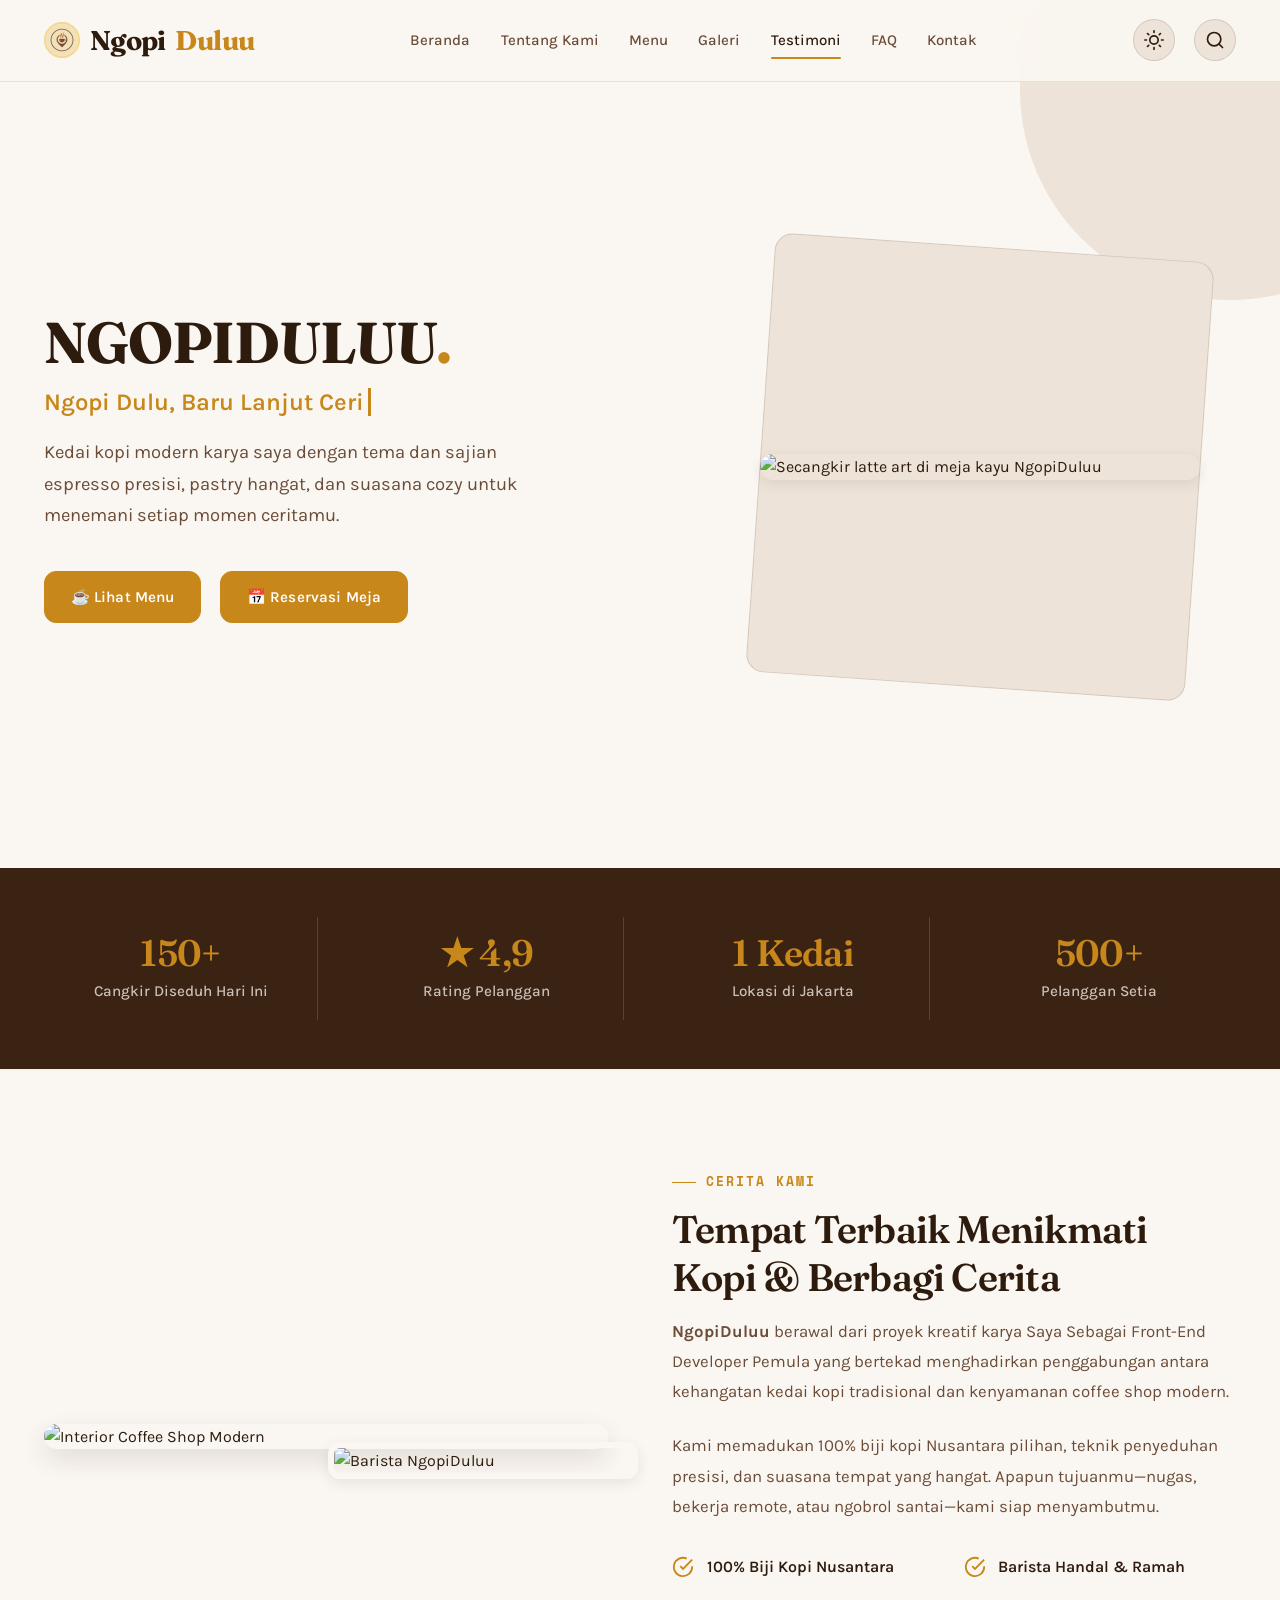
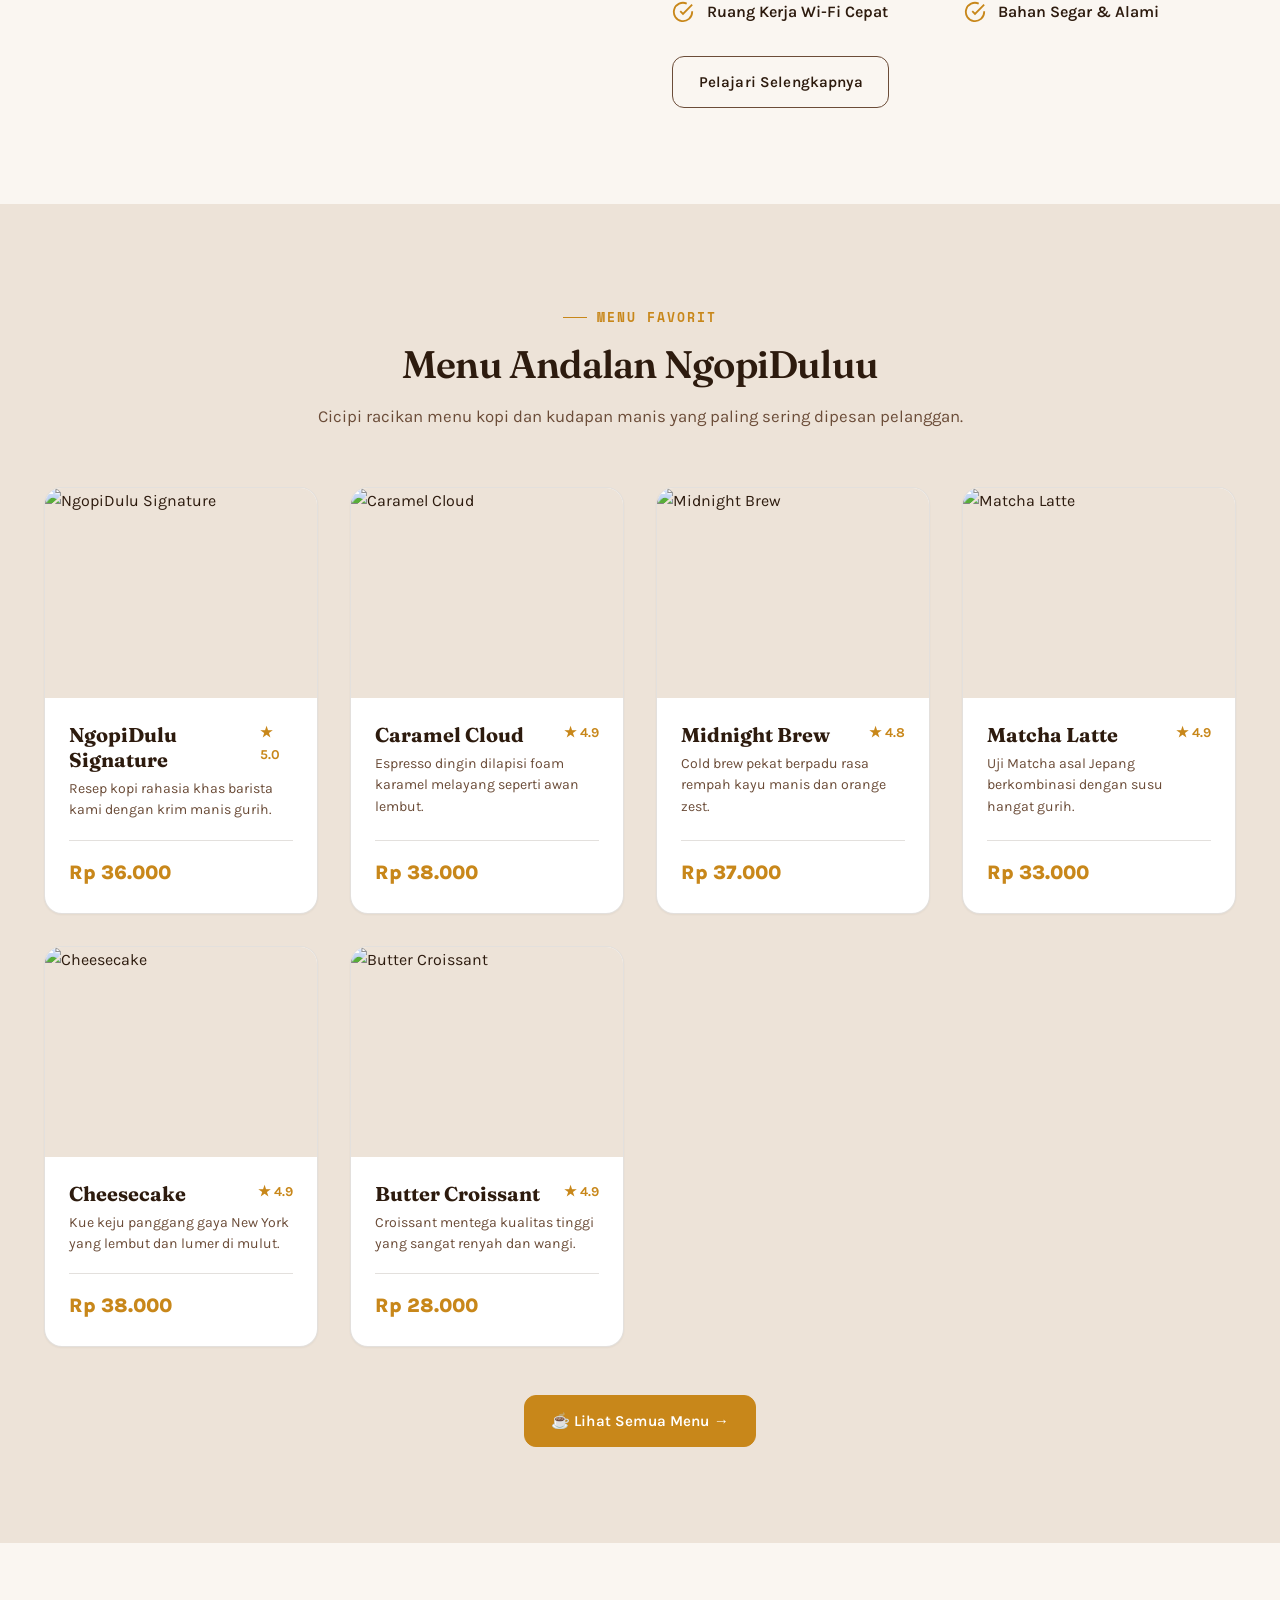
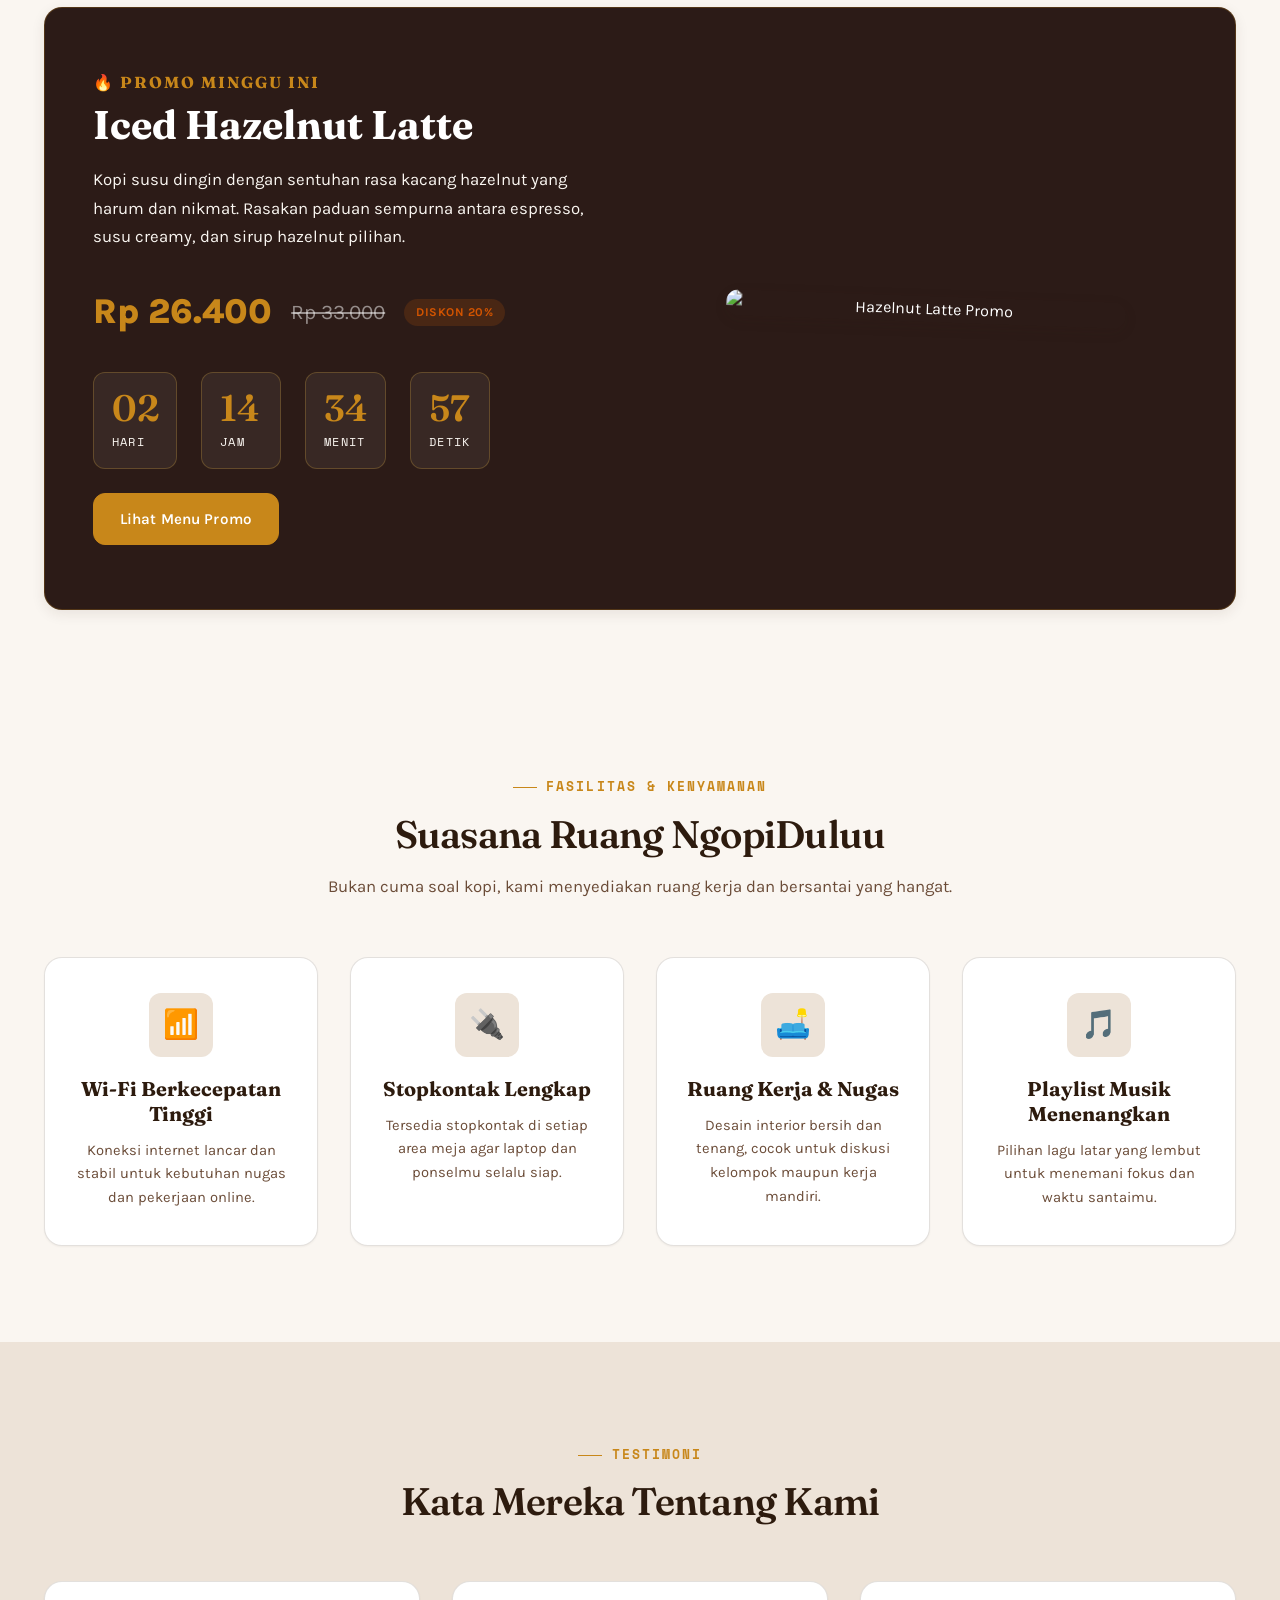
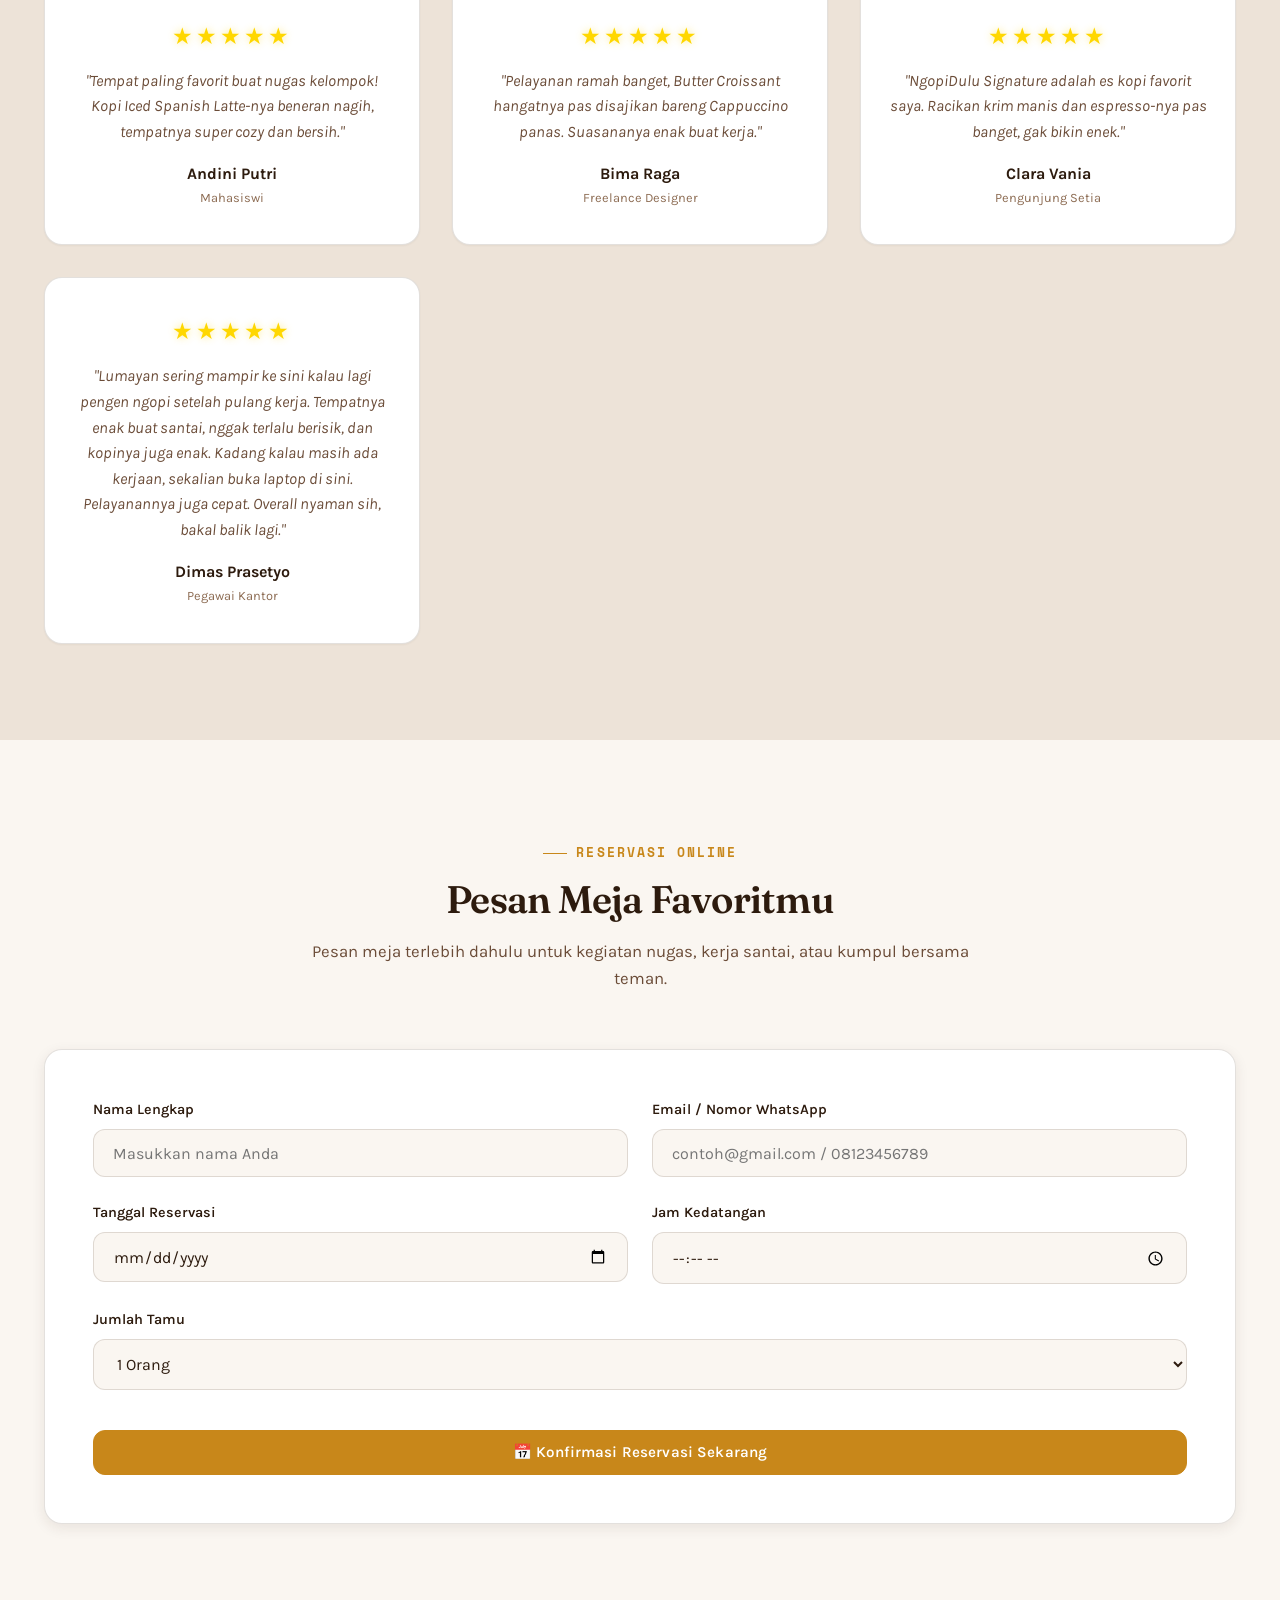
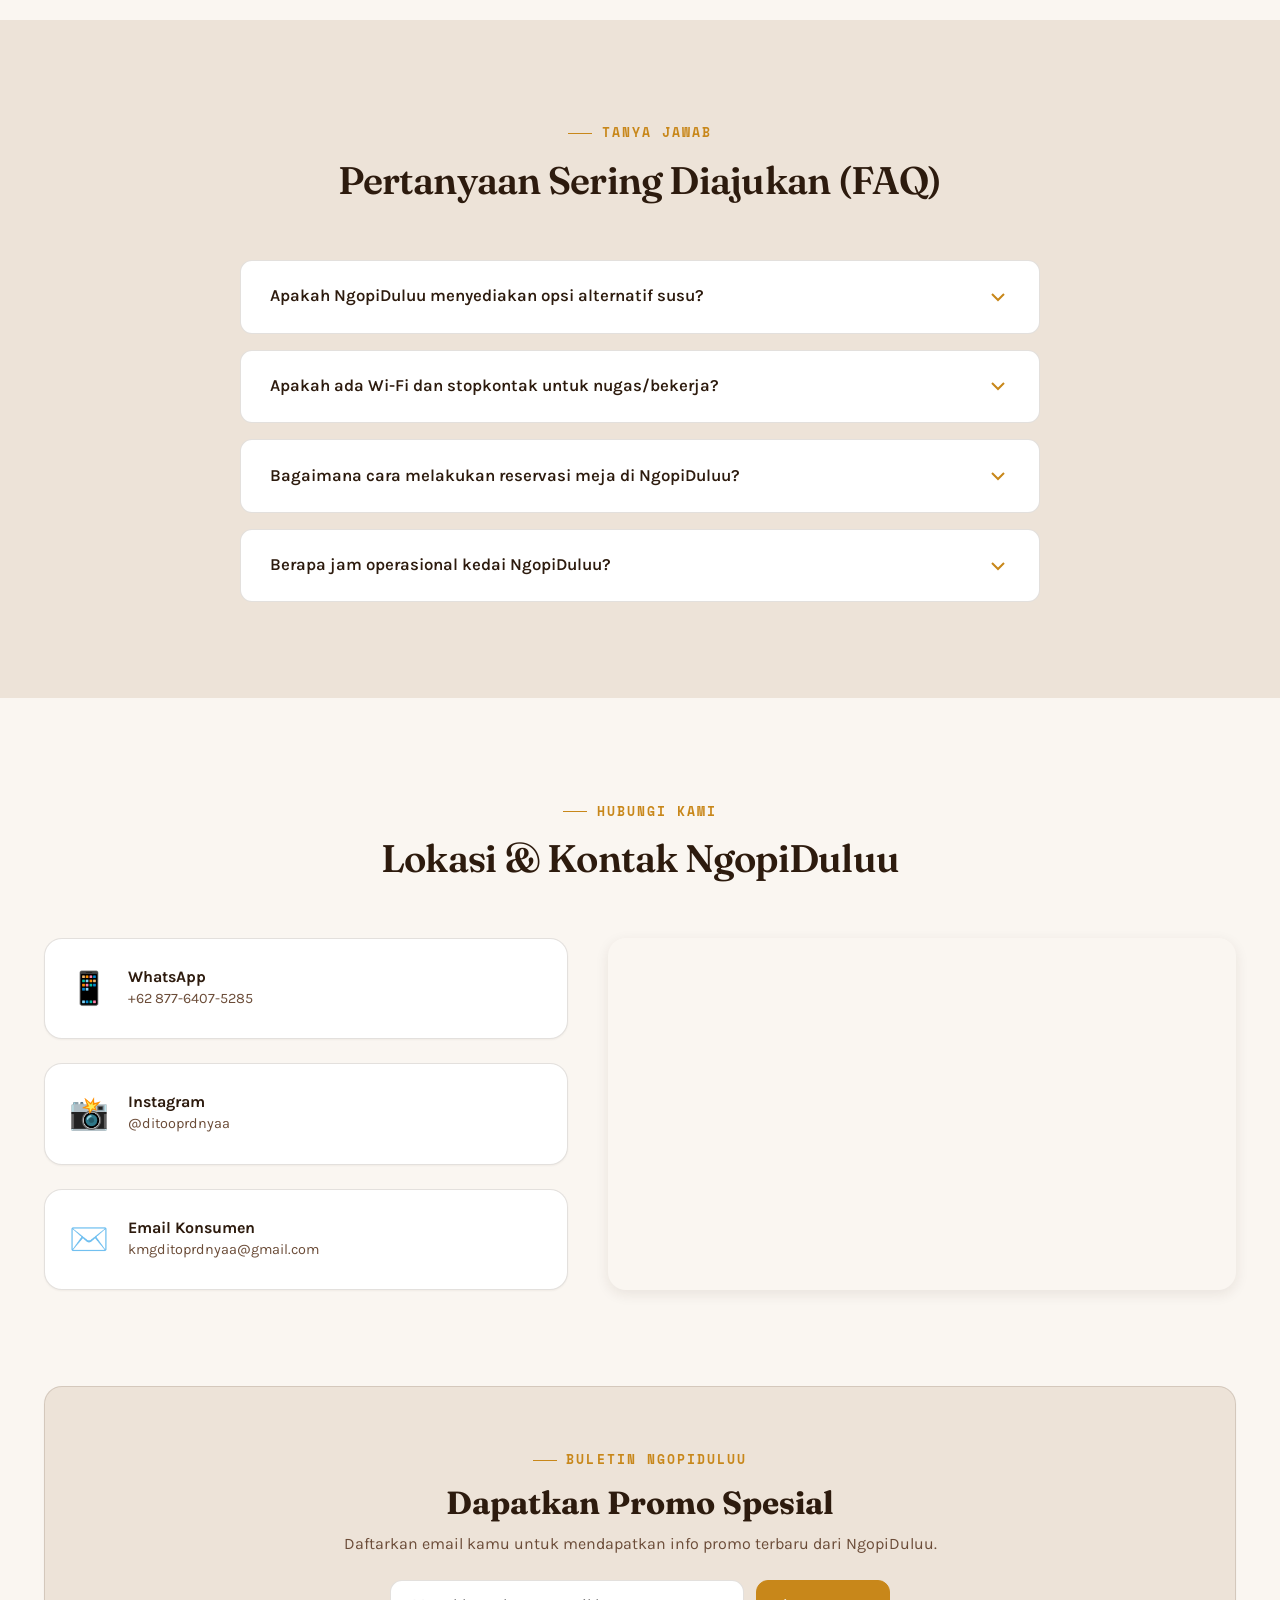
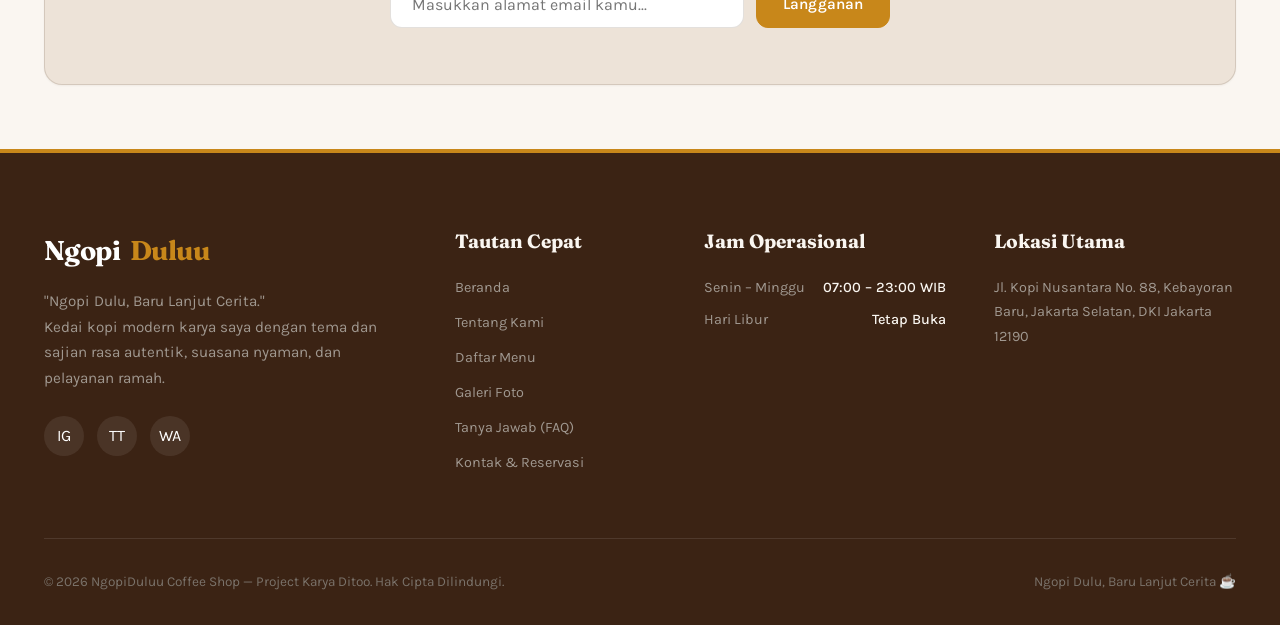
==== index.html @ fd92b51f "Add files via upload" ====
<!DOCTYPE html>
<html lang="id" class="page-transition page-enter">
<head>
  <meta charset="UTF-8">
  <meta name="viewport" content="width=device-width, initial-scale=1.0, viewport-fit=cover, maximum-scale=1.0, user-scalable=no">
  <meta name="description" content="NgopiDuluu - Coffee Shop Modern Karya Saya Sebagai Front-End Developer Pemula. Ngopi Dulu, Baru Lanjut Cerita. Nikmati sajian kopi pilihan, dessert lezat, dan suasana cozy.">
  <meta name="keywords" content="NgopiDuluu, Coffee Shop Modern, Kopi Indonesia, Espresso, Latte, Pastry, Cafe Minimalis, Project PPLG">
  <meta name="author" content="NgopiDuluu Coffee">
  <link rel="icon" type="image/png" href="assets/favicon-transparent.png">
  <title>NgopiDuluu — Ngopi Dulu, Baru Lanjut Cerita.</title>

  <!-- CSS Modules -->
  <link rel="stylesheet" href="css/style.css">
  <link rel="stylesheet" href="css/home.css">
  <link rel="stylesheet" href="css/menu.css">
  <link rel="stylesheet" href="css/dark-mode.css">
  <link rel="stylesheet" href="css/responsive.css">

  <!-- Apply saved theme before first paint to avoid flash -->
  <script>
    (function () {
      var t = 'light';
      try { t = localStorage.getItem('ngopiduluu_theme') || 'light'; } catch (e) {}
      document.documentElement.setAttribute('data-theme', t);
    })();
  </script>
</head>
<body>

  <!-- Scroll Progress Bar -->
  <div class="scroll-progress-container">
    <div class="scroll-progress-bar" id="scroll-progress-bar"></div>
  </div>

  <!-- Loading Screen -->
  <div class="loading-screen" id="loading-screen">
    <div class="loading-content">
      <div class="loading-logo">Ngopi<span>Duluu</span></div>
      <div class="loading-tagline">"Diseduh Sepenuh Hati..."</div>
      <div class="spinner-cup">
        <svg viewBox="0 0 50 50">
          <path d="M10,15 L40,15 L35,40 L15,40 Z" />
          <path d="M40,20 C45,20 45,30 40,30" />
        </svg>
      </div>
    </div>
  </div>

  <!-- Navbar -->
  <nav class="navbar" id="navbar">
    <div class="container navbar-inner">
      <a href="index.html" class="nav-brand">
        <img src="assets/Gemini_Generated_Image_abfkhhabfkhhabfk.jfif" alt="Logo NgopiDuluu" class="nav-brand-icon">
        Ngopi<span>Duluu</span>
      </a>

      <div class="nav-links">
        <a href="index.html" class="active">Beranda</a>
        <a href="about.html">Tentang Kami</a>
        <a href="menu.html">Menu</a>
        <a href="gallery.html">Galeri</a>
        <a href="#testimonials">Testimoni</a>
        <a href="faq.html">FAQ</a>
        <a href="contact.html">Kontak</a>
      </div>

      <div class="nav-actions">
        <!-- Dark Mode Toggle -->
        <button class="icon-btn theme-toggle-btn" data-theme-toggle title="Ganti Tema">
          <svg class="icon-sun" viewBox="0 0 24 24"><circle cx="12" cy="12" r="5"/><line x1="12" y1="1" x2="12" y2="3"/><line x1="12" y1="21" x2="12" y2="23"/><line x1="4.22" y1="4.22" x2="5.64" y2="5.64"/><line x1="18.36" y1="18.36" x2="19.78" y2="19.78"/><line x1="1" y1="12" x2="3" y2="12"/><line x1="21" y1="12" x2="23" y2="12"/><line x1="4.22" y1="19.78" x2="5.64" y2="18.36"/><line x1="18.36" y1="5.64" x2="19.78" y2="4.22"/></svg>
          <svg class="icon-moon" viewBox="0 0 24 24"><path d="M21 12.79A9 9 0 1 1 11.21 3 7 7 0 0 0 21 12.79z"/></svg>
        </button>

        <!-- Search Button -->
        <button class="icon-btn" id="search-nav-btn" title="Cari Menu">
          <svg viewBox="0 0 24 24"><circle cx="11" cy="11" r="8"/><line x1="21" y1="21" x2="16.65" y2="16.65"/></svg>
        </button>

        <!-- Mobile Hamburger Button -->
        <button class="hamburger-btn" id="hamburger-btn" aria-label="Toggle Navigation">
          <span></span>
          <span></span>
          <span></span>
        </button>
      </div>
    </div>
  </nav>

  <!-- Mobile Drawer -->
  <div class="mobile-nav-overlay" id="mobile-nav-overlay"></div>
  <div class="mobile-nav-drawer" id="mobile-nav-drawer">
    <div class="mobile-nav-links">
      <a href="index.html" class="active">Beranda</a>
      <a href="about.html">Tentang Kami</a>
      <a href="menu.html">Menu</a>
      <a href="gallery.html">Galeri</a>
      <a href="#testimonials">Testimoni</a>
      <a href="faq.html">FAQ</a>
      <a href="contact.html">Kontak</a>
    </div>
  </div>

  <!-- Hero Section -->
  <section class="hero" id="home">
    <div class="container">
      <div class="hero-grid">
        <div class="hero-content">
          <h1 class="hero-title-main">NGOPIDULUU<span>.</span></h1>
          <h2 class="hero-subtitle"><span id="typing-element" class="typing-text"></span></h2>
          <p class="hero-description">
            Kedai kopi modern karya saya dengan tema dan sajian espresso presisi, pastry hangat, dan suasana cozy untuk menemani setiap momen ceritamu.
          </p>
          <div class="hero-buttons">
            <a href="menu.html" class="btn btn-primary">
              ☕ Lihat Menu
            </a>
            <a href="#reservation" class="btn btn-gold">
              📅 Reservasi Meja
            </a>
          </div>
        </div>
        <div class="hero-image-wrapper" id="hero-parallax">
          <div class="hero-image-backdrop"></div>
          <img src="https://i.pinimg.com/1200x/22/48/ef/2248ef876492a4546b482940d26edc6d.jpg" alt="Secangkir latte art di meja kayu NgopiDuluu" class="hero-img" loading="eager">
        </div>
      </div>
    </div>
  </section>

  <!-- Statistics Counter -->
  <section class="stats-section" id="stats-section">
    <div class="container">
      <div class="stats-grid">
        <div class="stat-item">
          <span class="stat-number timer-val" data-target="150" data-suffix="+">150+</span>
          <span class="stat-label">Cangkir Diseduh Hari Ini</span>
        </div>
        <div class="stat-item">
          <span class="stat-number timer-val" data-target="4.9" data-prefix="★ ">★ 4.9</span>
          <span class="stat-label">Rating Pelanggan</span>
        </div>
        <div class="stat-item">
          <span class="stat-number timer-val" data-target="1" data-suffix=" Kedai">1 Kedai</span>
          <span class="stat-label">Lokasi di Jakarta</span>
        </div>
        <div class="stat-item">
          <span class="stat-number timer-val" data-target="500" data-suffix="+">500+</span>
          <span class="stat-label">Pelanggan Setia</span>
        </div>
      </div>
    </div>
  </section>

  <!-- About Preview -->
  <section class="section" id="about">
    <div class="container">
      <div class="about-grid">
        <div class="about-img-container">
          <img src="https://images.unsplash.com/photo-1554118811-1e0d58224f24?auto=format&fit=crop&w=800&q=80" alt="Interior Coffee Shop Modern" class="about-img-main">
          <img src="https://images.unsplash.com/photo-1495474472287-4d71bcdd2085?auto=format&fit=crop&w=600&q=80" alt="Barista NgopiDuluu" class="about-img-secondary">
        </div>
        <div class="about-content">
          <div class="section-subtitle">Cerita Kami</div>
          <h2 class="section-title">Tempat Terbaik Menikmati Kopi & Berbagi Cerita</h2>
          <p class="about-content-text">
            <strong>NgopiDuluu</strong> berawal dari proyek kreatif karya Saya Sebagai Front-End Developer Pemula yang bertekad menghadirkan penggabungan antara kehangatan kedai kopi tradisional dan kenyamanan coffee shop modern.
          </p>
          <p class="about-content-text">
            Kami memadukan 100% biji kopi Nusantara pilihan, teknik penyeduhan presisi, dan suasana tempat yang hangat. Apapun tujuanmu—nugas, bekerja remote, atau ngobrol santai—kami siap menyambutmu.
          </p>
          <div class="about-features">
            <div class="about-feature-item">
              <svg viewBox="0 0 24 24" fill="none" stroke="currentColor" stroke-width="2"><path d="M22 11.08V12a10 10 0 1 1-5.93-9.14"/><polyline points="22 4 12 14.01 9 11.01"/></svg>
              <span>100% Biji Kopi Nusantara</span>
            </div>
            <div class="about-feature-item">
              <svg viewBox="0 0 24 24" fill="none" stroke="currentColor" stroke-width="2"><path d="M22 11.08V12a10 10 0 1 1-5.93-9.14"/><polyline points="22 4 12 14.01 9 11.01"/></svg>
              <span>Barista Handal & Ramah</span>
            </div>
            <div class="about-feature-item">
              <svg viewBox="0 0 24 24" fill="none" stroke="currentColor" stroke-width="2"><path d="M22 11.08V12a10 10 0 1 1-5.93-9.14"/><polyline points="22 4 12 14.01 9 11.01"/></svg>
              <span>Ruang Kerja Wi-Fi Cepat</span>
            </div>
            <div class="about-feature-item">
              <svg viewBox="0 0 24 24" fill="none" stroke="currentColor" stroke-width="2"><path d="M22 11.08V12a10 10 0 1 1-5.93-9.14"/><polyline points="22 4 12 14.01 9 11.01"/></svg>
              <span>Bahan Segar & Alami</span>
            </div>
          </div>
          <div style="margin-top:2rem;">
            <a href="about.html" class="btn btn-outline">Pelajari Selengkapnya</a>
          </div>
        </div>
      </div>
    </div>
  </section>

  <!-- Signature Collection -->
  <section class="section" id="signature-collection" style="background-color: var(--bg-tertiary);">
    <div class="container">
      <div class="section-header">
        <div class="section-subtitle">Menu Favorit</div>
        <h2 class="section-title">Menu Andalan NgopiDuluu</h2>
        <p class="section-description">Cicipi racikan menu kopi dan kudapan manis yang paling sering dipesan pelanggan.</p>
      </div>

      <div class="why-grid">
        <div class="menu-card">
          <div class="menu-img-container"><img src="https://images.unsplash.com/photo-1541167760496-1628856ab772?auto=format&fit=crop&w=600&q=80" class="menu-img" alt="NgopiDulu Signature"></div>
          <div class="menu-content">
            <div class="menu-header-row"><h3 class="menu-title">NgopiDulu Signature</h3><div class="menu-rating">★ 5.0</div></div>
            <p class="menu-desc">Resep kopi rahasia khas barista kami dengan krim manis gurih.</p>
            <div class="menu-footer-row"><span class="menu-price">Rp 36.000</span></div>
          </div>
        </div>

        <div class="menu-card">
          <div class="menu-img-container"><img src="https://images.unsplash.com/photo-1572442388796-11668a67e53d?auto=format&fit=crop&w=600&q=80" class="menu-img" alt="Caramel Cloud"></div>
          <div class="menu-content">
            <div class="menu-header-row"><h3 class="menu-title">Caramel Cloud</h3><div class="menu-rating">★ 4.9</div></div>
            <p class="menu-desc">Espresso dingin dilapisi foam karamel melayang seperti awan lembut.</p>
            <div class="menu-footer-row"><span class="menu-price">Rp 38.000</span></div>
          </div>
        </div>

        <div class="menu-card">
          <div class="menu-img-container"><img src="https://images.unsplash.com/photo-1509042239860-f550ce710b93?auto=format&fit=crop&w=600&q=80" class="menu-img" alt="Midnight Brew"></div>
          <div class="menu-content">
            <div class="menu-header-row"><h3 class="menu-title">Midnight Brew</h3><div class="menu-rating">★ 4.8</div></div>
            <p class="menu-desc">Cold brew pekat berpadu rasa rempah kayu manis dan orange zest.</p>
            <div class="menu-footer-row"><span class="menu-price">Rp 37.000</span></div>
          </div>
        </div>

        <div class="menu-card">
          <div class="menu-img-container"><img src="https://images.unsplash.com/photo-1536256263959-770b48d82b0a?auto=format&fit=crop&w=600&q=80" class="menu-img" alt="Matcha Latte"></div>
          <div class="menu-content">
            <div class="menu-header-row"><h3 class="menu-title">Matcha Latte</h3><div class="menu-rating">★ 4.9</div></div>
            <p class="menu-desc">Uji Matcha asal Jepang berkombinasi dengan susu hangat gurih.</p>
            <div class="menu-footer-row"><span class="menu-price">Rp 33.000</span></div>
          </div>
        </div>

        <div class="menu-card">
          <div class="menu-img-container"><img src="https://images.unsplash.com/photo-1533134242443-d4fd215305ad?auto=format&fit=crop&w=600&q=80" class="menu-img" alt="Cheesecake"></div>
          <div class="menu-content">
            <div class="menu-header-row"><h3 class="menu-title">Cheesecake</h3><div class="menu-rating">★ 4.9</div></div>
            <p class="menu-desc">Kue keju panggang gaya New York yang lembut dan lumer di mulut.</p>
            <div class="menu-footer-row"><span class="menu-price">Rp 38.000</span></div>
          </div>
        </div>

        <div class="menu-card">
          <div class="menu-img-container"><img src="https://images.unsplash.com/photo-1555507036-ab1f4038808a?auto=format&fit=crop&w=600&q=80" class="menu-img" alt="Butter Croissant"></div>
          <div class="menu-content">
            <div class="menu-header-row"><h3 class="menu-title">Butter Croissant</h3><div class="menu-rating">★ 4.9</div></div>
            <p class="menu-desc">Croissant mentega kualitas tinggi yang sangat renyah dan wangi.</p>
            <div class="menu-footer-row"><span class="menu-price">Rp 28.000</span></div>
          </div>
        </div>
      </div>

      <div style="text-align:center; margin-top:3rem;">
        <a href="menu.html" class="btn btn-primary">☕ Lihat Semua Menu →</a>
      </div>
    </div>
  </section>

  <!-- Today's Special -->
  <div class="container">
    <section class="special-section">
      <div class="special-grid">
        <div class="special-content">
          <h3>🔥 Promo Minggu Ini</h3>
          <h2>Iced Hazelnut Latte</h2>
          <p>Kopi susu dingin dengan sentuhan rasa kacang hazelnut yang harum dan nikmat. Rasakan paduan sempurna antara espresso, susu creamy, dan sirup hazelnut pilihan.</p>
          <div class="special-price">
            <span class="price-current">Rp 26.400</span>
            <span class="price-old">Rp 33.000</span>
            <span class="badge badge-promo">Diskon 20%</span>
          </div>
          <div class="countdown-grid" style="margin-bottom:1.5rem; justify-content:flex-start;">
            <div class="timer-box"><span class="timer-val timer-days">02</span><span class="timer-lbl">Hari</span></div>
            <div class="timer-box"><span class="timer-val timer-hours">14</span><span class="timer-lbl">Jam</span></div>
            <div class="timer-box"><span class="timer-val timer-minutes">35</span><span class="timer-lbl">Menit</span></div>
            <div class="timer-box"><span class="timer-val timer-seconds">00</span><span class="timer-lbl">Detik</span></div>
          </div>
          <a class="btn btn-gold" href="menu.html">Lihat Menu Promo</a>
        </div>
        <div style="text-align:center;">
          <img src="https://images.unsplash.com/photo-1577968897966-3d4325b36b61?auto=format&fit=crop&w=600&q=80" alt="Hazelnut Latte Promo" class="special-img">
        </div>
      </div>
    </section>
  </div>

  <!-- Coffee Experience & Facilities -->
  <section class="section">
    <div class="container">
      <div class="section-header">
        <div class="section-subtitle">Fasilitas & Kenyamanan</div>
        <h2 class="section-title">Suasana Ruang NgopiDuluu</h2>
        <p class="section-description">Bukan cuma soal kopi, kami menyediakan ruang kerja dan bersantai yang hangat.</p>
      </div>

      <div class="why-grid">
        <div class="why-card">
          <div class="why-icon">📶</div>
          <h3 class="why-title">Wi-Fi Berkecepatan Tinggi</h3>
          <p class="why-desc">Koneksi internet lancar dan stabil untuk kebutuhan nugas dan pekerjaan online.</p>
        </div>
        <div class="why-card">
          <div class="why-icon">🔌</div>
          <h3 class="why-title">Stopkontak Lengkap</h3>
          <p class="why-desc">Tersedia stopkontak di setiap area meja agar laptop dan ponselmu selalu siap.</p>
        </div>
        <div class="why-card">
          <div class="why-icon">🛋️</div>
          <h3 class="why-title">Ruang Kerja & Nugas</h3>
          <p class="why-desc">Desain interior bersih dan tenang, cocok untuk diskusi kelompok maupun kerja mandiri.</p>
        </div>
        <div class="why-card">
          <div class="why-icon">🎵</div>
          <h3 class="why-title">Playlist Musik Menenangkan</h3>
          <p class="why-desc">Pilihan lagu latar yang lembut untuk menemani fokus dan waktu santaimu.</p>
        </div>
      </div>
    </div>
  </section>

  <!-- Customer Reviews -->
  <section class="section" id="testimonials" style="background-color: var(--bg-tertiary);">
    <div class="container">
      <div class="section-header">
        <div class="section-subtitle">Testimoni</div>
        <h2 class="section-title">Kata Mereka Tentang Kami</h2>
      </div>

      <div id="testimonials-grid" style="display:grid; grid-template-columns: repeat(auto-fit, minmax(280px, 1fr)); gap:2rem;">
        <div class="why-card">
          <div class="testimonial-stars">★★★★★</div>
          <p style="font-style:italic; color:var(--text-muted); margin-bottom:1.2rem;">"Tempat paling favorit buat nugas kelompok! Kopi Iced Spanish Latte-nya beneran nagih, tempatnya super cozy dan bersih."</p>
          <h4 style="font-family:var(--font-body); font-weight:700;">Andini Putri</h4>
          <span style="font-size:0.8rem; color:var(--text-light);">Mahasiswi</span>
        </div>

        <div class="why-card">
          <div class="testimonial-stars">★★★★★</div>
          <p style="font-style:italic; color:var(--text-muted); margin-bottom:1.2rem;">"Pelayanan ramah banget, Butter Croissant hangatnya pas disajikan bareng Cappuccino panas. Suasananya enak buat kerja."</p>
          <h4 style="font-family:var(--font-body); font-weight:700;">Bima Raga</h4>
          <span style="font-size:0.8rem; color:var(--text-light);">Freelance Designer</span>
        </div>

        <div class="why-card">
          <div class="testimonial-stars">★★★★★</div>
          <p style="font-style:italic; color:var(--text-muted); margin-bottom:1.2rem;">"NgopiDulu Signature adalah es kopi favorit saya. Racikan krim manis dan espresso-nya pas banget, gak bikin enek."</p>
          <h4 style="font-family:var(--font-body); font-weight:700;">Clara Vania</h4>
          <span style="font-size:0.8rem; color:var(--text-light);">Pengunjung Setia</span>
        </div>

        <div class="why-card">
          <div class="testimonial-stars">★★★★★</div>
          <p style="font-style:italic; color:var(--text-muted); margin-bottom:1.2rem;">"Lumayan sering mampir ke sini kalau lagi pengen ngopi setelah pulang kerja. Tempatnya enak buat santai, nggak terlalu berisik, dan kopinya juga enak. Kadang kalau masih ada kerjaan, sekalian buka laptop di sini. Pelayanannya juga cepat. Overall nyaman sih, bakal balik lagi."</p>
          <h4 style="font-family:var(--font-body); font-weight:700;">Dimas Prasetyo</h4>
          <span style="font-size:0.8rem; color:var(--text-light);">Pegawai Kantor</span>
        </div>
      </div>
    </div>
  </section>

  <!-- Reservation Section -->
  <section class="section" id="reservation">
    <div class="container">
      <div class="section-header">
        <div class="section-subtitle">Reservasi Online</div>
        <h2 class="section-title">Pesan Meja Favoritmu</h2>
        <p class="section-description">Pesan meja terlebih dahulu untuk kegiatan nugas, kerja santai, atau kumpul bersama teman.</p>
      </div>

      <div class="reservation-card">
        <form id="reservation-form">
          <div class="form-grid">
            <div class="form-group">
              <label class="form-label" for="res-name">Nama Lengkap</label>
              <input type="text" id="res-name" class="form-input" placeholder="Masukkan nama Anda" required>
            </div>

            <div class="form-group">
              <label class="form-label" for="res-email">Email / Nomor WhatsApp</label>
              <input type="text" id="res-email" class="form-input" placeholder="contoh@gmail.com / 08123456789" required>
            </div>

            <div class="form-group">
              <label class="form-label" for="res-date">Tanggal Reservasi</label>
              <input type="date" id="res-date" class="form-input" required>
            </div>

            <div class="form-group">
              <label class="form-label" for="res-time">Jam Kedatangan</label>
              <input type="time" id="res-time" class="form-input" required>
            </div>

            <div class="form-group full-width">
              <label class="form-label" for="res-guests">Jumlah Tamu</label>
              <select id="res-guests" class="form-input" required>
                <option value="1">1 Orang</option>
                <option value="2">2 Orang</option>
                <option value="3-4">3 - 4 Orang</option>
                <option value="5+">5+ Orang (Grup / Nugas)</option>
              </select>
            </div>

            <div class="form-group full-width" style="margin-top:1rem;">
              <button type="submit" class="btn btn-primary" style="width:100%;">
                📅 Konfirmasi Reservasi Sekarang
              </button>
            </div>
          </div>
        </form>
      </div>
    </div>
  </section>

  <!-- FAQ Section -->
  <section class="section" id="faq" style="background-color: var(--bg-tertiary);">
    <div class="container">
      <div class="section-header">
        <div class="section-subtitle">Tanya Jawab</div>
        <h2 class="section-title">Pertanyaan Sering Diajukan (FAQ)</h2>
      </div>

      <div class="faq-accordion">
        <div class="faq-item">
          <div class="faq-header">
            <span>Apakah NgopiDuluu menyediakan opsi alternatif susu?</span>
            <svg class="faq-icon" viewBox="0 0 24 24" fill="none" stroke="currentColor" stroke-width="2"><polyline points="6 9 12 15 18 9"/></svg>
          </div>
          <div class="faq-body">
            Ya, kami menyediakan pilihan Oat Milk dan Almond Milk untuk varian kopi maupun non-kopi.
          </div>
        </div>

        <div class="faq-item">
          <div class="faq-header">
            <span>Apakah ada Wi-Fi dan stopkontak untuk nugas/bekerja?</span>
            <svg class="faq-icon" viewBox="0 0 24 24" fill="none" stroke="currentColor" stroke-width="2"><polyline points="6 9 12 15 18 9"/></svg>
          </div>
          <div class="faq-body">
            Tentu saja. Kedai NgopiDuluu dilengkapi fasilitas Wi-Fi stabil serta stopkontak yang mudah dijangkau di area meja.
          </div>
        </div>

        <div class="faq-item">
          <div class="faq-header">
            <span>Bagaimana cara melakukan reservasi meja di NgopiDuluu?</span>
            <svg class="faq-icon" viewBox="0 0 24 24" fill="none" stroke="currentColor" stroke-width="2"><polyline points="6 9 12 15 18 9"/></svg>
          </div>
          <div class="faq-body">
            Kamu dapat mengisi formulir reservasi online di atas atau menghubungi kami langsung melalui WhatsApp.
          </div>
        </div>

        <div class="faq-item">
          <div class="faq-header">
            <span>Berapa jam operasional kedai NgopiDuluu?</span>
            <svg class="faq-icon" viewBox="0 0 24 24" fill="none" stroke="currentColor" stroke-width="2"><polyline points="6 9 12 15 18 9"/></svg>
          </div>
          <div class="faq-body">
            Kami buka setiap hari Senin – Minggu pukul 07.00 WIB hingga 23.00 WIB.
          </div>
        </div>
      </div>
    </div>
  </section>

  <!-- Contact & Location Map -->
  <section class="section" id="contact">
    <div class="container">
      <div class="section-header">
        <div class="section-subtitle">Hubungi Kami</div>
        <h2 class="section-title">Lokasi & Kontak NgopiDuluu</h2>
      </div>

      <div style="display:grid; grid-template-columns: 1fr 1.2fr; gap:2.5rem;">
        <div style="display:flex; flex-direction:column; gap:1.5rem;">
          <div class="why-card" style="text-align:left; padding:1.5rem; display:flex; gap:1.2rem; align-items:center;">
            <div style="font-size:2rem; color:var(--gold);">📱</div>
            <div>
              <h4 style="font-family:var(--font-body); font-weight:700;">WhatsApp</h4>
              <p style="color:var(--text-muted); font-size:0.9rem;">+62 877-6407-5285</p>
            </div>
          </div>

          <div class="why-card" style="text-align:left; padding:1.5rem; display:flex; gap:1.2rem; align-items:center;">
            <div style="font-size:2rem; color:var(--gold);">📸</div>
            <div>
              <h4 style="font-family:var(--font-body); font-weight:700;">Instagram</h4>
              <p style="color:var(--text-muted); font-size:0.9rem;">@ditooprdnyaa</p>
            </div>
          </div>

          <div class="why-card" style="text-align:left; padding:1.5rem; display:flex; gap:1.2rem; align-items:center;">
            <div style="font-size:2rem; color:var(--gold);">✉️</div>
            <div>
              <h4 style="font-family:var(--font-body); font-weight:700;">Email Konsumen</h4>
              <p style="color:var(--text-muted); font-size:0.9rem;">kmgditoprdnyaa@gmail.com</p>
            </div>
          </div>
        </div>

        <!-- Google Maps Embed -->
        <div style="border-radius:var(--radius-lg); overflow:hidden; box-shadow:var(--shadow-md); min-height:300px;">
          <iframe src="https://www.google.com/maps/embed?pb=!1m18!1m12!1m3!1d3966.521260322283!2d106.81956135000001!3d-6.194741399999999!2m3!1f0!2f0!3f0!3m2!1i1024!2i768!4f13.1!3m3!1m2!1s0x2e69f5390917b759%3A0x6b45e67323865c92!2sGrand%20Indonesia!5e0!3m2!1sid!2sid!4v1650000000000!5m2!1sid!2sid" width="100%" height="100%" style="border:0;" allowfullscreen="" loading="lazy"></iframe>
        </div>
      </div>
    </div>
  </section>

  <!-- Newsletter -->
  <div class="container" style="margin-bottom: 4rem;">
    <section class="newsletter-box">
      <div class="section-subtitle">Buletin NgopiDuluu</div>
      <h2 style="font-size:2rem; margin-bottom:0.5rem;">Dapatkan Promo Spesial</h2>
      <p style="color:var(--text-muted);">Daftarkan email kamu untuk mendapatkan info promo terbaru dari NgopiDuluu.</p>
      
      <form id="newsletter-form" class="newsletter-form">
        <input type="email" class="newsletter-input" placeholder="Masukkan alamat email kamu..." required>
        <button type="submit" class="btn btn-primary">Langganan</button>
      </form>
    </section>
  </div>

  <!-- Footer -->
  <footer class="footer">
    <div class="container">
      <div class="footer-grid">
        <div class="footer-brand">
          <a href="index.html" class="nav-brand">
            Ngopi<span>Duluu</span>
          </a>
          <p class="footer-desc">
            "Ngopi Dulu, Baru Lanjut Cerita."<br>
            Kedai kopi modern karya saya dengan tema dan sajian rasa autentik, suasana nyaman, dan pelayanan ramah.
          </p>
          <div class="social-links">
            <a href="https://instagram.com" target="_blank" class="social-icon" title="Instagram">IG</a>
            <a href="https://tiktok.com" target="_blank" class="social-icon" title="TikTok">TT</a>
            <a href="https://wa.me/6287764075285" target="_blank" class="social-icon" title="WhatsApp">WA</a>
          </div>
        </div>

        <div>
          <h4 class="footer-title">Tautan Cepat</h4>
          <div class="footer-links">
            <a href="index.html">Beranda</a>
            <a href="about.html">Tentang Kami</a>
            <a href="menu.html">Daftar Menu</a>
            <a href="gallery.html">Galeri Foto</a>
            <a href="faq.html">Tanya Jawab (FAQ)</a>
            <a href="contact.html">Kontak & Reservasi</a>
          </div>
        </div>

        <div>
          <h4 class="footer-title">Jam Operasional</h4>
          <div class="footer-hours">
            <p>Senin – Minggu <span>07:00 – 23:00 WIB</span></p>
            <p>Hari Libur <span>Tetap Buka</span></p>
          </div>
        </div>

        <div>
          <h4 class="footer-title">Lokasi Utama</h4>
          <p style="color:#A09890; font-size:0.9rem; line-height:1.7;">
            Jl. Kopi Nusantara No. 88, Kebayoran Baru, Jakarta Selatan, DKI Jakarta 12190<br>
          </p>
        </div>
      </div>

      <div class="footer-bottom">
        <p>&copy; 2026 NgopiDuluu Coffee Shop — Project Karya Ditoo. Hak Cipta Dilindungi.</p>
        <p>Ngopi Dulu, Baru Lanjut Cerita ☕</p>
      </div>
    </div>
  </footer>

  <!-- Search Modal -->
  <div class="modal" id="search-modal">
    <div class="modal-content">
      <div class="modal-close" onclick="document.getElementById('search-modal').classList.remove('active'); document.body.style.overflow='';">✕</div>
      <h3 style="margin-bottom:1rem; font-family:var(--font-heading);">Pencarian Menu</h3>
      <div class="search-box-wrapper" style="max-width:100%; margin-bottom:1.5rem;">
        <svg class="search-icon" viewBox="0 0 24 24" fill="none" stroke="currentColor" stroke-width="2"><circle cx="11" cy="11" r="8"/><line x1="21" y1="21" x2="16.65" y2="16.65"/></svg>
        <input type="text" id="modal-search-input" class="search-input" placeholder="Cari nama menu...">
      </div>
      <div id="modal-search-results"></div>
    </div>
  </div>

  <!-- Back to Top Button -->
  <button class="back-to-top" id="back-to-top" title="Kembali ke Atas">↑</button>

  <!-- JS Modules -->
  <script src="js/localstorage.js"></script>
  <script src="js/theme.js"></script>
  <script src="js/main.js"></script>
  <script src="js/filter.js"></script>
  <script src="js/search.js"></script>
  <script src="js/countdown.js"></script>

</body>
</html>
---- css/style.css ----
@import url('https://fonts.googleapis.com/css2?family=Fraunces:opsz,wght@9..144,500;9..144,600;9..144,700&family=Karla:wght@400;500;600;700&family=Space+Mono:wght@400;700&display=swap');

/* ==========================================================================
   NgopiDuluu - Master Design System & Core Styles
   Brand Colors (Light Theme):
   - Cream: #FAF6F1
   - Warm White: #FFF8F0
   - Espresso Brown: #3B2314
   - Warm Gold: #C8871A
   - Muted Tan: #8C6B52
   ========================================================================== */


:root {
  /* Colors - Warm Light Theme */
  --bg-primary: #FAF6F1;
  --bg-secondary: #F4EDE4;
  --bg-tertiary: #EDE3D8;
  --bg-card: #FFFFFF;
  --text-main: #2D1B0E;
  --text-muted: #6B4C38;
  --text-light: #8C6B52;
  
  --primary-brown: #C8871A;
  --primary-brown-hover: #A86E10;
  --cream: #FAF6F1;
  --cream-dark: #EDE3D8;
  --gold: #C8871A;
  --gold-hover: #A86E10;
  --gold-light: #F5D78E;
  --dark-bg: #3B2314;
  
  --accent-red: #C0392B;
  --accent-green: #27AE60;
  --accent-blue: #2980B9;
  --accent-orange: #D35400;

  --border-color: rgba(59, 35, 20, 0.14);
  --shadow-sm: 0 1px 2px rgba(59, 35, 20, 0.05);
  --shadow-md: 0 4px 14px rgba(59, 35, 20, 0.09);
  --shadow-lg: 0 10px 26px rgba(59, 35, 20, 0.12);
  --shadow-gold: 0 4px 14px rgba(200, 135, 26, 0.16);

  --font-heading: 'Fraunces', Georgia, 'Times New Roman', serif;
  --font-body: 'Karla', -apple-system, BlinkMacSystemFont, 'Segoe UI', Roboto, sans-serif;
  --font-tooltip: 'Karla', 'Poppins', sans-serif;
  --font-mono: 'Space Mono', 'Courier New', monospace;

  --radius-sm: 6px;
  --radius-md: 12px;
  --radius-lg: 18px;
  --radius-full: 9999px;

  --transition-fast: 0.16s ease;
  --transition-normal: 0.3s ease;
  --transition-bounce: 0.3s cubic-bezier(0.3, 0, 0.3, 1);

  --navbar-height: 82px;
}

/* Base Reset & Typography */
*, *::before, *::after {
  box-sizing: border-box;
  margin: 0;
  padding: 0;
}

html {
  scroll-behavior: smooth;
  font-size: 16px;
  min-height: 100%;
}

body {
  font-family: var(--font-body);
  background-color: var(--bg-primary);
  color: var(--text-main);
  line-height: 1.6;
  overflow-x: hidden;
  padding-left: env(safe-area-inset-left);
  padding-right: env(safe-area-inset-right);
  padding-bottom: env(safe-area-inset-bottom);
  min-height: 100vh;
}

body.theme-transition::after {
  content: '';
  position: fixed;
  inset: 0;
  pointer-events: none;
  background: radial-gradient(circle at center, rgba(200, 135, 26, 0.10), transparent 32%), radial-gradient(circle at top right, rgba(59, 35, 20, 0.08), transparent 22%);
  animation: themeSwitchGlow 0.55s ease forwards;
  z-index: 9999;
}

@keyframes themeSwitchGlow {
  0% {
    opacity: 0;
    transform: scale(0.98);
  }
  30% {
    opacity: 1;
    transform: scale(1);
  }
  100% {
    opacity: 0;
    transform: scale(1.02);
  }
}

h1, h2, h3, h4, h5, h6 {
  font-family: var(--font-heading);
  color: var(--text-main);
  font-weight: 700;
  line-height: 1.25;
}

a {
  text-decoration: none;
  color: inherit;
  transition: color var(--transition-fast);
}

ul {
  list-style: none;
}

img {
  max-width: 100%;
  height: auto;
  display: block;
}

button, input, select, textarea {
  font-family: inherit;
  font-size: inherit;
  outline: none;
  border: none;
}

button {
  cursor: pointer;
  background: none;
}

/* Container */
.container {
  width: 100%;
  max-width: 1240px;
  margin: 0 auto;
  padding: 0 max(1.5rem, env(safe-area-inset-left)) 0 max(1.5rem, env(safe-area-inset-right));
}

/* Scroll Progress Bar */
.scroll-progress-container {
  position: fixed;
  top: 0;
  left: 0;
  width: 100%;
  height: 4px;
  background: transparent;
  z-index: 1001;
}

.scroll-progress-bar {
  height: 100%;
  background: linear-gradient(90deg, var(--gold), var(--primary-brown));
  width: 0%;
  transition: width 0.1s linear;
  box-shadow: 0 0 8px var(--gold);
}

/* Loading Screen */
.loading-screen {
  position: fixed;
  top: 0;
  left: 0;
  width: 100vw;
  height: 100vh;
  background-color: var(--dark-bg);
  display: flex;
  flex-direction: column;
  justify-content: center;
  align-items: center;
  z-index: 9999;
  /* Smooth page transition overlay */
  transition: opacity 0.45s ease, visibility 0.45s ease;
}

.loading-screen.hidden {
  opacity: 0;
  visibility: hidden;
  pointer-events: none;
}

.loading-content {
  text-align: center;
  color: var(--cream);
}

.loading-screen {
  /* Hidden: old loading overlay removed in favor of page-enter/page-exit */
  display: none !important;
}

.loading-screen.hidden {
  display: none !important;
}

.spinner-cup {
  width: 60px;
  height: 60px;
  margin: 0 auto;
  position: relative;
}

.spinner-cup svg {
  width: 100%;
  height: 100%;
  fill: none;
  stroke: var(--gold);
  stroke-width: 2.5;
  stroke-dasharray: 150;
  stroke-dashoffset: 150;
  animation: drawCup 2s ease-in-out infinite alternate;
}

@keyframes drawCup {
  0% { stroke-dashoffset: 150; transform: rotate(0deg); }
  100% { stroke-dashoffset: 0; transform: rotate(360deg); }
}

/* Navbar */
.navbar {
  position: fixed;
  top: 0;
  left: 0;
  width: 100%;
  padding-top: env(safe-area-inset-top);
  height: calc(var(--navbar-height) + env(safe-area-inset-top));
  display: flex;
  align-items: center;
  z-index: 1000;
  transition: background-color var(--transition-normal), box-shadow var(--transition-normal), height var(--transition-normal);
  background-color: rgba(250, 246, 241, 0.94);
  backdrop-filter: blur(18px);
  -webkit-backdrop-filter: blur(18px);
  border-bottom: 1px solid rgba(59, 35, 20, 0.1);
}

.navbar.scrolled {
  height: calc(70px + env(safe-area-inset-top));
  background-color: rgba(250, 246, 241, 0.98);
  box-shadow: var(--shadow-sm);
}

.navbar-inner {
  display: flex;
  align-items: center;
  justify-content: space-between;
  width: 100%;
}

.nav-brand {
  display: flex;
  align-items: center;
  gap: 0.6rem;
  font-family: var(--font-heading);
  font-size: 1.7rem;
  font-weight: 700;
  color: var(--text-main);
  letter-spacing: -0.02em;
}

.nav-brand span {
  color: var(--gold);
}

.nav-brand-icon {
  width: 36px;
  height: 36px;
  display: block;
  object-fit: cover;
  border-radius: 50%;
  border: 2px solid var(--gold-light);
}

.nav-links {
  display: flex;
  align-items: center;
  gap: 1.9rem;
}

.nav-links a {
  font-size: 0.94rem;
  font-weight: 500;
  color: var(--text-muted);
  position: relative;
  padding: 0.4rem 0;
}

.nav-links a::after {
  content: '';
  position: absolute;
  bottom: 0;
  left: 0;
  width: 100%;
  height: 2px;
  background-color: transparent;
  transition: background-color var(--transition-fast);
  border-radius: 2px;
}

.nav-links a:hover,
.nav-links a.active {
  color: var(--text-main);
}

.nav-links a:hover::after,
.nav-links a.active::after {
  background-color: var(--gold);
}

.nav-actions {
  display: flex;
  align-items: center;
  gap: 1.2rem;
}

.icon-btn {
  width: 42px;
  height: 42px;
  border-radius: var(--radius-full);
  background-color: var(--bg-tertiary);
  color: var(--text-main);
  display: flex;
  align-items: center;
  justify-content: center;
  position: relative;
  z-index: 2;
  overflow: visible;
  border: 1px solid var(--border-color);
  transition: transform var(--transition-bounce), background-color var(--transition-fast), color var(--transition-fast);
}

.icon-btn:hover {
  transform: translateY(-2px);
  background-color: rgba(200, 135, 26, 0.15);
  color: var(--text-main);
}

.icon-btn::after {
  content: attr(data-tooltip);
  position: absolute;
  top: calc(100% + 10px);
  left: 50%;
  transform: translateX(-50%) translateY(6px);
  padding: 0.5rem 0.75rem;
  border-radius: 999px;
  background: rgba(27, 27, 27, 0.95);
  color: #FFFFFF;
  font-family: var(--font-tooltip);
  font-size: 0.78rem;
  font-weight: 600;
  letter-spacing: 0.01em;
  white-space: nowrap;
  box-shadow: 0 8px 22px rgba(0, 0, 0, 0.16);
  opacity: 0;
  visibility: hidden;
  pointer-events: none;
  transition: opacity var(--transition-fast), transform var(--transition-fast), visibility var(--transition-fast);
}

.icon-btn:hover::after,
.icon-btn:focus-visible::after {
  opacity: 1;
  visibility: visible;
  transform: translateX(-50%) translateY(0);
}

.icon-btn svg {
  width: 20px;
  height: 20px;
  fill: none;
  stroke: currentColor;
  stroke-width: 2;
  stroke-linecap: round;
  stroke-linejoin: round;
}

.badge-count {
  position: absolute;
  top: -4px;
  right: -4px;
  background-color: var(--gold);
  color: var(--dark-bg);
  font-size: 0.75rem;
  font-weight: 700;
  width: 20px;
  height: 20px;
  border-radius: var(--radius-full);
  display: flex;
  align-items: center;
  justify-content: center;
  box-shadow: 0 2px 6px rgba(0, 0, 0, 0.2);
}

.hamburger-btn {
  display: none;
  flex-direction: column;
  justify-content: space-between;
  width: 30px;
  height: 20px;
  background: transparent;
  border: none;
  cursor: pointer;
  padding: 0;
  z-index: 1002;
}

.hamburger-btn span {
  width: 100%;
  height: 3px;
  background-color: var(--text-main);
  border-radius: 3px;
  transition: transform var(--transition-normal), opacity var(--transition-normal);
}

.hamburger-btn.active span:nth-child(1) {
  transform: translateY(8.5px) rotate(45deg);
}

.hamburger-btn.active span:nth-child(2) {
  opacity: 0;
}

.hamburger-btn.active span:nth-child(3) {
  transform: translateY(-8.5px) rotate(-45deg);
}

/* Mobile Nav Drawer */
.mobile-nav-overlay {
  position: fixed;
  inset: 0;
  width: 100%;
  height: 100%;
  background-color: rgba(0, 0, 0, 0.5);
  backdrop-filter: blur(4px);
  z-index: 998;
  opacity: 0;
  visibility: hidden;
  transition: opacity var(--transition-normal), visibility var(--transition-normal);
}

.mobile-nav-overlay.active {
  opacity: 1;
  visibility: visible;
}

.mobile-nav-drawer {
  position: fixed;
  top: 0;
  right: -100%;
  width: min(100%, 300px);
  height: 100vh;
  background-color: var(--bg-secondary);
  z-index: 999;
  padding: calc(5rem + env(safe-area-inset-top)) 2rem 2rem 2rem;
  display: flex;
  flex-direction: column;
  gap: 1.5rem;
  box-shadow: var(--shadow-lg);
  transition: right var(--transition-normal);
}

.mobile-nav-drawer.active {
  right: 0;
}

.mobile-nav-links {
  display: flex;
  flex-direction: column;
  gap: 1.2rem;
}

.mobile-nav-links a {
  font-size: 1.1rem;
  font-weight: 600;
  color: var(--text-main);
  padding: 0.5rem 0;
  border-bottom: 1px solid var(--border-color);
}

/* Buttons */
.btn {
  display: inline-flex;
  align-items: center;
  justify-content: center;
  gap: 0.6rem;
  padding: 0.8rem 1.6rem;
  border-radius: var(--radius-md);
  font-size: 0.95rem;
  font-weight: 600;
  letter-spacing: 0.01em;
  transition: background-color var(--transition-fast), color var(--transition-fast), border-color var(--transition-fast), box-shadow var(--transition-fast), transform var(--transition-fast);
  cursor: pointer;
  position: relative;
}

.btn-primary {
  background-color: var(--primary-brown);
  color: #FFFFFF;
  border: 1px solid var(--primary-brown);
}

.btn-primary:hover {
  transform: translateY(-2px);
  background-color: var(--gold-hover);
  border-color: var(--gold-hover);
  box-shadow: var(--shadow-md);
  color: #FFFFFF;
}

.btn-gold {
  background-color: var(--gold);
  color: #FFFFFF;
  border: 1px solid var(--gold);
}

.btn-gold:hover {
  transform: translateY(-2px);
  background-color: var(--gold-hover);
  border-color: var(--gold-hover);
  color: #FFFFFF;
  box-shadow: var(--shadow-md);
}

.btn-outline {
  background-color: transparent;
  color: var(--text-main);
  border: 1.5px solid var(--text-muted);
}

.btn-outline:hover {
  background-color: transparent;
  border-color: var(--text-main);
  color: var(--text-main);
  transform: translateY(-2px);
}

/* Kontak cepat (WhatsApp / Instagram) */
.quick-contact {
  display: flex;
  flex-wrap: wrap;
  gap: 0.8rem;
  margin: 0.5rem 0 0.75rem 0;
}

.quick-contact .btn {
  flex: 1 1 auto;
  min-width: 190px;
}

.category-pill,
.gallery-pill {
  display: inline-flex;
  align-items: center;
  gap: 0.5rem;
  padding: 0.65rem 1.3rem;
  border-radius: var(--radius-md);
  background-color: rgba(255, 255, 255, 0.04);
  color: var(--text-light);
  font-size: 0.95rem;
  font-weight: 500;
  border: 1px solid rgba(148, 163, 184, 0.16);
  cursor: pointer;
  transition: all var(--transition-fast);
  box-shadow: none;
}

.category-pill:hover,
.gallery-pill:hover {
  background-color: var(--bg-tertiary);
  transform: translateY(-1px);
}

.category-pill.active,
.gallery-pill.active {
  background-color: var(--primary-brown);
  color: #FFFFFF;
  border-color: var(--primary-brown);
  box-shadow: var(--shadow-sm);
}

.category-pill .pill-icon,
.gallery-pill .pill-icon {
  font-size: 1.1rem;
}

.gallery-hero {
  padding-top: calc(var(--navbar-height) + 4rem);
  padding-bottom: 4rem;
  background-color: var(--bg-secondary);
  border-bottom: 1px solid var(--border-color);
  text-align: center;
}

.gallery-filter-group {
  display: flex;
  justify-content: center;
  flex-wrap: wrap;
  gap: 0.9rem;
  margin-bottom: 3rem;
}

.gallery-grid {
  display: grid;
  grid-template-columns: repeat(auto-fill, minmax(320px, 1fr));
  gap: 2rem;
}

.gallery-item {
  position: relative;
  border-radius: var(--radius-md);
  overflow: hidden;
  cursor: pointer;
  min-height: 260px;
  box-shadow: var(--shadow-sm);
  transition: transform 0.3s ease, box-shadow 0.3s ease;
}

.gallery-item:hover {
  transform: translateY(-3px);
  box-shadow: var(--shadow-md);
}

.gallery-item img {
  width: 100%;
  height: 100%;
  object-fit: cover;
  transition: transform 0.5s ease;
}

.gallery-overlay {
  position: absolute;
  inset: 0;
  background: linear-gradient(to top, rgba(15, 12, 10, 0.96) 0%, rgba(15, 12, 10, 0.72) 48%, rgba(15, 12, 10, 0.08) 100%);
  display: flex;
  flex-direction: column;
  justify-content: flex-end;
  padding: 1.2rem;
  opacity: 1;
  transition: opacity 0.3s ease;
  color: #FFFFFF;
}

.gallery-item:hover .gallery-overlay {
  opacity: 1;
}

.gallery-overlay h4 {
  font-family: var(--font-heading);
  font-size: 1.1rem;
  margin-bottom: 0.45rem;
  color: #FFFFFF;
  text-shadow: 0 2px 8px rgba(0, 0, 0, 0.9);
}

.gallery-overlay p {
  font-size: 0.9rem;
  color: #FFFFFF;
  line-height: 1.4;
  text-shadow: 0 1px 6px rgba(0, 0, 0, 0.9);
}

.category-pill,
.gallery-pill {
  background-color: var(--bg-card);
  color: var(--text-muted);
  border-color: var(--border-color);
}

.category-pill:hover,
.gallery-pill:hover {
  background-color: var(--bg-tertiary);
  color: var(--text-main);
}

.category-pill.active,
.gallery-pill.active {
  background-color: var(--text-main);
  color: #FFFFFF;
  border-color: var(--text-main);
}

.empty-state {
  grid-column: 1 / -1;
  background-color: var(--bg-secondary);
  color: var(--text-main);
  border: 1px solid var(--border-color);
  border-radius: var(--radius-lg);
  padding: 2rem;
  text-align: center;
}

/* Section Common */
.section {
  padding: 6rem 0;
  position: relative;
  scroll-margin-top: calc(var(--navbar-height) + 1rem);
}

[id] {
  scroll-margin-top: calc(var(--navbar-height) + 1rem);
}

.section-header {
  text-align: center;
  max-width: 680px;
  margin: 0 auto 3.5rem auto;
}

.section-subtitle {
  display: inline-flex;
  align-items: center;
  gap: 0.6rem;
  font-family: var(--font-mono);
  font-size: 0.8rem;
  font-weight: 700;
  text-transform: uppercase;
  letter-spacing: 0.16em;
  color: var(--gold);
  margin-bottom: 0.75rem;
  position: relative;
}

.section-subtitle::before {
  content: '';
  width: 24px;
  height: 1px;
  background-color: var(--gold);
}

.section-subtitle::after {
  content: none;
}

.section-title {
  font-size: 2.4rem;
  font-weight: 600;
  color: var(--text-main);
  margin-bottom: 1rem;
  letter-spacing: -0.02em;
}

.section-description {
  color: var(--text-muted);
  font-size: 1.05rem;
}

/* Page heroes (inline gradient headers) — flat, warm instead of gradient */
.section[style*="linear-gradient"] {
  background-color: var(--bg-secondary) !important;
  background-image: none !important;
  border-bottom: 1px solid var(--border-color);
}

/* Badges */
.badge {
  display: inline-flex;
  align-items: center;
  gap: 0.3rem;
  padding: 0.25rem 0.75rem;
  border-radius: var(--radius-full);
  font-size: 0.75rem;
  font-weight: 700;
  text-transform: uppercase;
  letter-spacing: 0.5px;
}

.badge-bestseller {
  background-color: rgba(229, 57, 53, 0.15);
  color: var(--accent-red);
}

.badge-signature {
  background-color: rgba(200, 155, 60, 0.2);
  color: #9C721A;
}

.badge-new {
  background-color: rgba(2, 136, 209, 0.15);
  color: var(--accent-blue);
}

.badge-promo {
  background-color: rgba(239, 108, 0, 0.15);
  color: var(--accent-orange);
}

.badge-vegan {
  background-color: rgba(46, 125, 50, 0.15);
  color: var(--accent-green);
}

/* Modal Overlay & Base */
.modal {
  position: fixed;
  inset: 0;
  width: 100%;
  height: 100%;
  background-color: rgba(0, 0, 0, 0.65);
  backdrop-filter: blur(6px);
  z-index: 2000;
  display: flex;
  align-items: center;
  justify-content: center;
  padding: 1.5rem;
  opacity: 0;
  visibility: hidden;
  transition: opacity var(--transition-normal), visibility var(--transition-normal);
}

#checkout-modal {
  z-index: 2700;
}

.modal.active {
  opacity: 1;
  visibility: visible;
}

.modal-content {
  background-color: #FFFFFF;
  border: 1px solid rgba(59, 35, 20, 0.12);
  border-radius: var(--radius-lg);
  width: 100%;
  max-width: 600px;
  max-height: 90vh;
  overflow-y: auto;
  padding: 2rem;
  position: relative;
  box-shadow: var(--shadow-lg);
  transform: scale(0.9);
  transition: transform var(--transition-bounce);
  color: var(--text-main);
}

.modal.active .modal-content {
  transform: scale(1);
}

.modal-close {
  position: absolute;
  top: 1.2rem;
  right: 1.2rem;
  width: 36px;
  height: 36px;
  border-radius: var(--radius-full);
  background-color: var(--bg-tertiary);
  color: var(--text-main);
  display: flex;
  align-items: center;
  justify-content: center;
  cursor: pointer;
  transition: background-color var(--transition-fast);
}

.modal-close:hover {
  background-color: var(--primary-brown);
  color: #FFFFFF;
}

/* Toast Notification */
.toast-container {
  position: fixed;
  bottom: 2rem;
  right: 2rem;
  display: flex;
  flex-direction: column;
  gap: 0.75rem;
  z-index: 3000;
  pointer-events: none;
}

.toast {
  pointer-events: auto;
  background-color: #3B2314;
  color: #FAF6F1;
  padding: 1rem 1.5rem;
  border-radius: var(--radius-md);
  box-shadow: 0 8px 24px rgba(59, 35, 20, 0.25);
  display: flex;
  align-items: center;
  gap: 0.8rem;
  font-size: 0.9rem;
  font-weight: 500;
  border-left: 4px solid var(--gold);
  transform: translateX(120%);
  transition: transform var(--transition-bounce), opacity var(--transition-normal);
}

.toast.show {
  transform: translateX(0);
}

.toast-icon {
  color: var(--gold);
  flex-shrink: 0;
}

/* Cart action popup */
.cart-popup-layer {
  position: fixed;
  right: 1.5rem;
  bottom: 1.5rem;
  z-index: 99999;
  width: min(calc(100vw - 3rem), 360px);
  pointer-events: none;
  visibility: hidden;
  transition: visibility 0s linear 0.3s;
}

.cart-popup-layer.is-active {
  visibility: visible;
  transition-delay: 0s;
}

.cart-popup {
  width: 100%;
  display: flex;
  align-items: center;
  gap: 1rem;
  padding: 1.2rem 1.35rem;
  border: 1px solid var(--border-color);
  border-radius: var(--radius-lg);
  background: var(--bg-card);
  box-shadow: 0 14px 32px rgba(35, 24, 18, 0.26);
  opacity: 0;
  transform: translateY(24px) scale(0.92);
  transition: opacity 0.2s ease, transform 0.35s cubic-bezier(0.18, 0.89, 0.32, 1.28);
}

.cart-popup.is-visible {
  opacity: 1;
  transform: translateY(0) scale(1);
}

.cart-popup-layer.is-active .cart-popup {
  opacity: 1;
  transform: translateY(0) scale(1);
}

.cart-popup.is-leaving {
  opacity: 0;
  transform: translateY(12px) scale(0.94);
}

.cart-popup-icon {
  width: 46px;
  height: 46px;
  border-radius: 50%;
  display: grid;
  place-items: center;
  flex-shrink: 0;
  font-size: 1.7rem;
  font-weight: 800;
  color: #FFFFFF;
  background: var(--primary-brown);
}

.cart-popup-content {
  display: grid;
  gap: 0.28rem;
}

.cart-popup-content strong {
  color: var(--text-main);
  font-size: 1rem;
}

.cart-popup-content span {
  color: var(--text-muted);
  font-size: 0.88rem;
  line-height: 1.45;
}

.cart-popup--added .cart-popup-icon { background: #25844A; }
.cart-popup--removed .cart-popup-icon { background: #C0392B; }
.cart-popup--success .cart-popup-icon { background: #25844A; }

.cart-popup--processing .cart-popup-icon {
  background: transparent;
  border: 4px solid rgba(180, 130, 74, 0.2);
  border-top-color: var(--gold);
  animation: cart-popup-spin 0.8s linear infinite;
}

/* Feedback animation for cart actions */
.cart-flying-item {
  position: fixed;
  z-index: 100000;
  width: 36px;
  height: 36px;
  display: grid;
  place-items: center;
  border-radius: 50%;
  background: var(--gold);
  color: #fff;
  box-shadow: 0 8px 18px rgba(120, 75, 20, 0.35);
  pointer-events: none;
  animation: cart-item-fly 650ms cubic-bezier(.2,.8,.25,1) forwards;
}

@keyframes cart-item-fly {
  0% { transform: translate(0, 0) scale(1); opacity: 1; }
  55% { transform: translate(calc(var(--fly-x) * .45), calc(var(--fly-y) * .45 - 45px)) scale(.8); }
  100% { transform: translate(var(--fly-x), var(--fly-y)) scale(.22); opacity: .1; }
}

.cart-badge-pop { animation: cart-badge-pop 480ms cubic-bezier(.18,.89,.32,1.45); }

@keyframes cart-badge-pop {
  0%, 100% { transform: scale(1); }
  45% { transform: scale(1.55); background: var(--gold); }
}

.cart-item.is-removing {
  pointer-events: none;
  overflow: hidden;
  animation: cart-item-remove 280ms cubic-bezier(.2,.8,.2,1) forwards;
}

@keyframes cart-item-remove {
  to { opacity: 0; transform: translateX(42px) scale(.94); max-height: 0; margin: 0; padding: 0; border-width: 0; }
}

.order-processing-overlay {
  position: fixed;
  inset: 0;
  z-index: 100000;
  display: grid;
  place-items: center;
  padding: 1.5rem;
  background: rgba(28, 17, 10, .56);
  backdrop-filter: blur(7px);
  opacity: 0;
  visibility: hidden;
  transition: opacity .25s ease, visibility .25s ease;
}

.order-processing-overlay.is-visible { opacity: 1; visibility: visible; }

.order-processing-card {
  width: min(100%, 360px);
  padding: 2rem;
  border: 1px solid rgba(255,255,255,.28);
  border-radius: var(--radius-lg);
  background: #fff;
  color: var(--text-main);
  text-align: center;
  box-shadow: 0 22px 55px rgba(0,0,0,.28);
  transform: translateY(20px) scale(.92);
  transition: transform .35s cubic-bezier(.18,.89,.32,1.25);
}

.order-processing-overlay.is-visible .order-processing-card { transform: translateY(0) scale(1); }
.order-processing-card strong { display: block; font-family: var(--font-heading); font-size: 1.45rem; }
.order-processing-card p { margin: .55rem 0 1.25rem; color: var(--text-muted); line-height: 1.5; }

.processing-cup {
  position: relative;
  width: 76px;
  height: 76px;
  display: grid;
  place-items: end center;
  margin: 0 auto 1rem;
  font-size: 3.7rem;
  line-height: 1;
  animation: processing-cup 1s ease-in-out infinite alternate;
}
.processing-cup span { position: absolute; top: -13px; width: 5px; height: 25px; border-radius: 99px; background: rgba(180, 130, 74, .45); animation: coffee-steam 1.4s ease-in-out infinite; }
.processing-cup span:nth-child(1) { left: 23px; }
.processing-cup span:nth-child(2) { left: 37px; animation-delay: .25s; }
.processing-cup span:nth-child(3) { left: 51px; animation-delay: .5s; }
@keyframes processing-cup { to { transform: translateY(-5px) rotate(-3deg); } }
@keyframes coffee-steam { 0%, 100% { transform: translateY(9px) scaleX(.7); opacity: 0; } 50% { opacity: 1; } }

.processing-progress { height: 7px; overflow: hidden; border-radius: 99px; background: var(--bg-tertiary); }
.processing-progress i { display: block; width: 45%; height: 100%; border-radius: inherit; background: linear-gradient(90deg, var(--primary-brown), var(--gold)); animation: order-progress 1.8s ease-in-out forwards; }
@keyframes order-progress { from { transform: translateX(-110%); } to { transform: translateX(230%); } }

@keyframes cart-popup-spin {
  to { transform: rotate(360deg); }
}

@media (prefers-reduced-motion: reduce) {
  .cart-popup,
  .cart-popup--processing .cart-popup-icon,
  .cart-item.is-removing,
  .qty-value.is-updated,
  .cart-summary-row span:last-child.is-updated,
  .button-spinner {
    transition: none;
    animation: none;
  }

  .add-cart-btn,
  .qty-btn,
  .cart-item-remove,
  .cart-footer .btn { transition: none; }
}

/* Back To Top Button */
.back-to-top {
  position: fixed;
  bottom: 2rem;
  left: 2rem;
  width: 48px;
  height: 48px;
  border-radius: var(--radius-full);
  background-color: var(--primary-brown);
  color: #FFFFFF;
  display: flex;
  align-items: center;
  justify-content: center;
  box-shadow: var(--shadow-md);
  z-index: 990;
  opacity: 0;
  visibility: hidden;
  transition: opacity var(--transition-normal), visibility var(--transition-normal), transform var(--transition-fast);
}

.back-to-top.visible {
  opacity: 1;
  visibility: visible;
}

.back-to-top:hover {
  transform: translateY(-3px);
  background-color: var(--gold);
  color: var(--dark-bg);
}

/* Footer */
.footer {
  background-color: #3B2314;
  color: #FAF6F1;
  padding: 5rem 0 2rem 0;
  position: relative;
  overflow: hidden;
}

.footer::before {
  content: '';
  position: absolute;
  top: 0;
  left: 0;
  width: 100%;
  height: 4px;
  background: linear-gradient(90deg, var(--gold), var(--primary-brown), var(--gold));
}

.footer-grid {
  display: grid;
  grid-template-columns: 1.8fr 1fr 1.2fr 1.2fr;
  gap: 3rem;
  margin-bottom: 4rem;
}

.footer-brand .nav-brand {
  color: #FFFFFF;
  margin-bottom: 1rem;
}

.footer-desc {
  color: #A09890;
  font-size: 0.95rem;
  margin-bottom: 1.5rem;
  line-height: 1.7;
}

.social-links {
  display: flex;
  gap: 0.8rem;
}

.social-icon {
  width: 40px;
  height: 40px;
  border-radius: var(--radius-full);
  background-color: rgba(255, 255, 255, 0.08);
  color: #FFFFFF;
  display: flex;
  align-items: center;
  justify-content: center;
  transition: background-color var(--transition-fast), color var(--transition-fast), transform var(--transition-fast);
}

.social-icon:hover {
  background-color: var(--gold);
  color: #1B1B1B;
  transform: translateY(-3px);
}

.footer-title {
  font-family: var(--font-heading);
  font-size: 1.2rem;
  color: var(--cream);
  margin-bottom: 1.4rem;
  position: relative;
}

.footer-links {
  display: flex;
  flex-direction: column;
  gap: 0.75rem;
}

.footer-links a {
  color: #A09890;
  font-size: 0.9rem;
  transition: color var(--transition-fast), padding-left var(--transition-fast);
}

.footer-links a:hover {
  color: var(--gold);
  padding-left: 5px;
}

.footer-hours p {
  color: #A09890;
  font-size: 0.9rem;
  margin-bottom: 0.6rem;
  display: flex;
  justify-content: space-between;
}

.footer-hours p span {
  color: var(--cream);
  font-weight: 500;
}

.footer-bottom {
  border-top: 1px solid rgba(255, 255, 255, 0.1);
  padding-top: 2rem;
  display: flex;
  align-items: center;
  justify-content: space-between;
  color: #7A726A;
  font-size: 0.85rem;
}

/* Animations */
[data-aos] {
  /* Disable AOS hiding: make elements visible by default */
  opacity: 1 !important;
  transform: none !important;
  transition: none !important;
}



html.page-transition.page-enter body,
body.page-transition.page-enter {
  opacity: 0;
  transform: translateY(4px) scale(0.999);
}

html.page-transition.page-exit body,
body.page-transition.page-exit {
  opacity: 0;
  transform: translateY(-4px) scale(0.999);
  pointer-events: none;
}

/* Apply transition to body so whole page fades smoothly */
body.page-transition,
html.page-transition body {
  transition: opacity 700ms cubic-bezier(0.23, 0.8, 0.32, 1),
              transform 700ms cubic-bezier(0.23, 0.8, 0.32, 1);
  will-change: opacity, transform;
}

[data-aos].aos-animate {
  opacity: 1 !important;
  transform: none !important;
}

/* Testimonial Stars - Always 100% Bright Gold in all themes */
.testimonial-stars,
.testimonial-stars span,
span.testimonial-stars {
  color: #FFD700 !important;
  font-size: 1.45rem;
  margin-bottom: 0.8rem;
  letter-spacing: 3px;
  text-shadow: 0 0 8px rgba(255, 215, 0, 0.45);
}

.testimonial-stars {
  color: #FFD700 !important;
}
---- css/home.css ----
/* ==========================================================================
   NgopiDuluu - Home Page Specific CSS
   ========================================================================== */

/* Hero Section */
.hero {
  min-height: 100vh;
  padding-top: calc(var(--navbar-height) + 2rem);
  padding-bottom: 5rem;
  display: flex;
  align-items: center;
  position: relative;
  background-color: var(--bg-primary);
  overflow: hidden;
  transition: background-color var(--transition-normal);
}

.hero::after {
  content: '';
  position: absolute;
  top: -120px;
  right: -160px;
  width: 420px;
  height: 420px;
  background: var(--bg-tertiary);
  border-radius: 50%;
  z-index: 0;
  pointer-events: none;
}

.hero > .container {
  position: relative;
  z-index: 1;
}

.hero-grid {
  display: grid;
  grid-template-columns: 1.1fr 0.9fr;
  gap: 3.5rem;
  align-items: center;
}

.hero-title-main {
  font-family: var(--font-heading);
  font-size: 3.6rem;
  font-weight: 700;
  letter-spacing: -0.02em;
  color: var(--text-main);
  line-height: 1.1;
  margin-bottom: 0.8rem;
}

.hero-title-main span {
  color: var(--gold);
}

.hero-subtitle {
  font-family: var(--font-body);
  font-size: 1.5rem;
  color: var(--text-muted);
  font-weight: 600;
  margin-bottom: 1.2rem;
  line-height: 1.3;
}

.typing-text {
  color: var(--primary-brown);
  border-right: 3px solid var(--primary-brown);
  padding-right: 4px;
  animation: blinkCursor 0.75s step-end infinite;
}

@keyframes blinkCursor {
  from, to { border-color: transparent }
  50% { border-color: var(--primary-brown); }
}

.hero-description {
  font-size: 1.15rem;
  color: var(--text-muted);
  margin-bottom: 2.5rem;
  max-width: 520px;
  line-height: 1.7;
}

.hero-buttons {
  display: flex;
  gap: 1.2rem;
  flex-wrap: wrap;
}

.hero-image-wrapper {
  position: relative;
  display: flex;
  justify-content: center;
  align-items: center;
  padding: 1rem;
  /* Fade-in entrance animation */
  opacity: 0;
  transform: translateY(20px);
  animation: heroImageEnter 0.8s ease-out 0.3s forwards;
}

@keyframes heroImageEnter {
  to {
    opacity: 1;
    transform: translateY(0);
  }
}

.hero-image-backdrop {
  position: absolute;
  width: 440px;
  height: 440px;
  background-color: var(--bg-tertiary);
  border: 1px solid var(--border-color);
  border-radius: var(--radius-lg);
  transform: rotate(4deg);
  z-index: 1;
}

.hero-img {
  width: 100%;
  max-width: 440px;
  border-radius: var(--radius-lg);
  position: relative;
  z-index: 2;
  box-shadow: var(--shadow-md);
  /* Smooth parallax transform + hover scale */
  will-change: transform;
  transition: transform 0.4s cubic-bezier(0.25, 0.46, 0.45, 0.94), box-shadow 0.35s ease;
}

.hero-image-wrapper:hover .hero-img {
  transform: scale(1.02) translateY(-3px);
  box-shadow: var(--shadow-lg);
}

.hero-badge-floating {
  position: absolute;
  bottom: 10px;
  left: -15px;
  background-color: var(--bg-card);
  color: var(--text-main);
  backdrop-filter: blur(16px);
  -webkit-backdrop-filter: blur(16px);
  padding: 0.9rem 1.3rem;
  border-radius: var(--radius-md);
  box-shadow: var(--shadow-md);
  z-index: 3;
  display: flex;
  align-items: center;
  gap: 0.8rem;
  border: 1px solid var(--border-color);
  animation: floatBadge 4s ease-in-out infinite alternate;
  transition: background-color var(--transition-normal), border-color var(--transition-normal);
}

@keyframes floatBadge {
  0% { transform: translateY(0); }
  100% { transform: translateY(-10px); }
}

.hero-badge-icon {
  width: 40px;
  height: 40px;
  border-radius: var(--radius-full);
  background-color: rgba(200, 135, 26, 0.14);
  color: var(--primary-brown);
  display: flex;
  align-items: center;
  justify-content: center;
  font-size: 1.2rem;
}

.hero-badge-text h4 {
  font-size: 0.95rem;
  font-family: var(--font-body);
  font-weight: 700;
  color: var(--text-main);
}

.hero-badge-text p {
  font-size: 0.8rem;
  color: var(--text-muted);
}

/* Statistics Counter */
.stats-section {
  background-color: #3B2314;
  color: #FAF6F1;
  padding: 3rem 0;
  margin-top: -2rem;
  position: relative;
  z-index: 5;
  border-top: 1px solid var(--border-color);
  border-bottom: 1px solid var(--border-color);
  box-shadow: var(--shadow-sm);
  transition: background-color var(--transition-normal), border-color var(--transition-normal);
}

.stats-grid {
  display: grid;
  grid-template-columns: repeat(4, 1fr);
  gap: 2rem;
  text-align: center;
}

.stat-item {
  padding: 1rem;
  border-right: 1px solid rgba(250, 246, 241, 0.15);
}

.stat-item:last-child {
  border-right: none;
}

.stat-number {
  font-family: var(--font-body);
  font-size: clamp(2rem, 4vw, 2.8rem);
  font-weight: 700;
  color: #FAF6F1;
  margin-bottom: 0.3rem;
  display: block;
  line-height: 1.1;
  letter-spacing: -0.02em;
  font-variant-numeric: tabular-nums;
}

.stat-label {
  font-size: 0.95rem;
  color: rgba(250, 246, 241, 0.75);
  font-weight: 500;
  line-height: 1.45;
}

/* About Section */
.about-grid {
  display: grid;
  grid-template-columns: 1fr 1fr;
  gap: 4rem;
  align-items: center;
}

.about-img-container {
  position: relative;
}

.about-img-main {
  width: 100%;
  border-radius: var(--radius-lg);
  box-shadow: var(--shadow-lg);
}

.about-img-secondary {
  position: absolute;
  bottom: -30px;
  right: -30px;
  width: 55%;
  border-radius: var(--radius-md);
  border: 6px solid var(--bg-primary);
  box-shadow: var(--shadow-md);
}

.about-content-text {
  font-size: 1.05rem;
  color: var(--text-muted);
  margin-bottom: 1.5rem;
  line-height: 1.8;
}

.about-features {
  display: grid;
  grid-template-columns: 1fr 1fr;
  gap: 1.2rem;
  margin-top: 2rem;
}

.about-feature-item {
  display: flex;
  align-items: center;
  gap: 0.8rem;
  font-weight: 600;
  color: var(--text-main);
}

.about-feature-item svg {
  color: var(--gold);
  width: 22px;
  height: 22px;
  flex-shrink: 0;
}

/* Why Choose Us */
.why-grid {
  display: grid;
  grid-template-columns: repeat(4, 1fr);
  gap: 2rem;
}

.why-card {
  background-color: var(--bg-card);
  padding: 2.2rem 1.7rem;
  border-radius: var(--radius-lg);
  text-align: center;
  box-shadow: var(--shadow-sm);
  border: 1px solid var(--border-color);
  transition: transform var(--transition-fast), box-shadow var(--transition-normal), border-color var(--transition-fast);
}

.why-card:hover {
  transform: translateY(-4px);
  box-shadow: var(--shadow-md);
  border-color: var(--border-color);
}

.why-icon {
  width: 64px;
  height: 64px;
  margin: 0 auto 1.2rem auto;
  border-radius: var(--radius-md);
  background-color: var(--bg-tertiary);
  display: flex;
  align-items: center;
  justify-content: center;
  font-size: 1.8rem;
  transition: background-color var(--transition-fast), transform var(--transition-fast);
}

.why-card:hover .why-icon {
  background-color: var(--bg-tertiary);
  transform: translateY(-2px);
}

.why-title {
  font-size: 1.25rem;
  margin-bottom: 0.8rem;

}

.why-desc {
  font-size: 0.92rem;
  color: var(--text-muted);
  line-height: 1.6;
}

/* Today's Special Banner */
.special-section {
  background-color: #2C1B17;
  color: #FFFFFF;
  border: 1px solid rgba(200, 135, 26, 0.25);
  border-radius: var(--radius-lg);
  padding: 4rem 3rem;
  margin: 4rem auto;
  box-shadow: var(--shadow-md);
  position: relative;
  overflow: hidden;
}

.special-grid {
  display: grid;
  grid-template-columns: 1fr 1fr;
  gap: 3rem;
  align-items: center;
}

.special-content h3 {
  color: var(--gold);
  font-size: 1rem;
  letter-spacing: 2px;
  text-transform: uppercase;
  margin-bottom: 0.5rem;
}

.special-content h2 {
  color: #FFFFFF;
  font-size: 2.5rem;
  margin-bottom: 1rem;
}

.special-content p {
  color: var(--cream);
  font-size: 1.05rem;
  margin-bottom: 2rem;
  line-height: 1.7;
}

.special-price {
  display: flex;
  align-items: center;
  gap: 1.2rem;
  margin-bottom: 2rem;
}

.price-current {
  font-size: 2.2rem;
  font-weight: 800;
  color: var(--gold);
}

.price-old {
  font-size: 1.3rem;
  color: rgba(255, 255, 255, 0.5);
  text-decoration: line-through;
}

.special-img {
  width: 100%;
  max-width: 400px;
  border-radius: var(--radius-md);
  margin: 0 auto;
  box-shadow: var(--shadow-md);
  transform: rotate(2deg);
}

/* Best Seller Carousel */
.carousel-container {
  position: relative;
  overflow: hidden;
  padding: 1rem 0 3rem 0;
}

.carousel-track {
  display: flex;
  gap: 2rem;
  transition: transform var(--transition-normal);
}

.carousel-controls {
  display: flex;
  justify-content: center;
  gap: 1rem;
  margin-top: 2rem;
}

.carousel-btn {
  width: 46px;
  height: 46px;
  border-radius: var(--radius-full);
  background-color: var(--bg-tertiary);
  color: var(--text-main);
  display: flex;
  align-items: center;
  justify-content: center;
  transition: all var(--transition-fast);
}

.carousel-btn:hover {
  background-color: var(--primary-brown);
  color: #FFFFFF;
}

/* Team Section */
.team-grid {
  display: grid;
  grid-template-columns: repeat(3, 1fr);
  gap: 2.5rem;
}

.team-card {
  background-color: var(--bg-card);
  border-radius: var(--radius-lg);
  overflow: hidden;
  box-shadow: var(--shadow-sm);
  border: 1px solid var(--border-color);
  text-align: center;
  transition: transform var(--transition-bounce), box-shadow var(--transition-normal);
}

.team-card:hover {
  transform: translateY(-4px);
  box-shadow: var(--shadow-md);
}

.team-img-wrapper {
  height: 280px;
  overflow: hidden;
  position: relative;
}

.team-img {
  width: 100%;
  height: 100%;
  object-fit: cover;
  transition: transform 0.6s ease;
}

.team-card:hover .team-img {
  transform: scale(1.08);
}

.team-info {
  padding: 1.8rem;
}

.team-name {
  font-size: 1.3rem;
  margin-bottom: 0.3rem;
}

.team-role {
  font-size: 0.9rem;
  color: var(--gold);
  font-weight: 600;
  margin-bottom: 0.8rem;
}

.team-desc {
  font-size: 0.88rem;
  color: var(--text-muted);
}

/* Promo Countdown */
.promo-timer-card {
  background-color: #2C1B17;
  color: #FAF6F1;
  border: 1px solid rgba(200, 135, 26, 0.25);
  border-radius: var(--radius-lg);
  padding: 3.5rem 2rem;
  text-align: center;
  box-shadow: var(--shadow-md);
}

.countdown-grid {
  display: flex;
  justify-content: center;
  gap: 1.5rem;
  margin: 2rem 0;
}

.timer-box {
  background-color: rgba(255, 255, 255, 0.06);
  border: 1px solid rgba(200, 155, 60, 0.3);
  padding: 0.9rem 1.1rem;
  border-radius: var(--radius-md);
  min-width: 80px;
}

.timer-val {
  font-family: var(--font-heading);
  font-size: 2.3rem;
  font-weight: 600;
  color: var(--gold);
  display: block;
  line-height: 1.1;
}

.timer-lbl {
  font-family: var(--font-mono);
  font-size: 0.72rem;
  text-transform: uppercase;
  letter-spacing: 0.12em;
  color: var(--cream);
}

/* Reservation & Contact */
.reservation-card {
  background-color: var(--bg-card);
  border-radius: var(--radius-lg);
  padding: 3rem;
  box-shadow: var(--shadow-md);
  border: 1px solid var(--border-color);
}

.form-grid {
  display: grid;
  grid-template-columns: 1fr 1fr;
  gap: 1.5rem;
}

.form-group {
  display: flex;
  flex-direction: column;
  gap: 0.5rem;
}

.form-group.full-width {
  grid-column: 1 / -1;
}

.form-label {
  font-size: 0.9rem;
  font-weight: 600;
  color: var(--text-main);
}

.form-input {
  width: 100%;
  padding: 0.85rem 1.2rem;
  border-radius: var(--radius-md);
  border: 1px solid var(--border-color);
  background-color: var(--bg-primary);
  color: var(--text-main);
  transition: border-color var(--transition-fast), box-shadow var(--transition-fast);
}

.form-input:focus {
  border-color: var(--gold);
  box-shadow: 0 0 0 3px rgba(200, 155, 60, 0.2);
}

/* Contact page: spacing lebih lega agar setiap blok mudah dipindai. */
.contact-section {
  padding-top: clamp(5rem, 8vw, 7.5rem);
  padding-bottom: clamp(6rem, 8vw, 8.5rem);
}

.contact-layout {
  display: grid;
  grid-template-columns: minmax(0, 1fr) minmax(0, 1fr);
  align-items: start;
  gap: clamp(4.5rem, 7vw, 7rem);
}

.contact-info-stack {
  display: flex;
  flex-direction: column;
  gap: 2.75rem;
}

.contact-info-stack .why-card {
  padding: 2.4rem !important;
}

.contact-info-stack .why-card h4 {
  margin-bottom: 1.2rem !important;
}

.contact-info-stack > div:last-child {
  min-height: 270px !important;
}

/* FAQ Accordion */
.faq-accordion {
  max-width: 800px;
  margin: 0 auto;
  display: flex;
  flex-direction: column;
  gap: 1rem;
}

.faq-item {
  background-color: var(--bg-card);
  border-radius: var(--radius-md);
  border: 1px solid var(--border-color);
  overflow: hidden;
  transition: box-shadow var(--transition-fast);
}

.faq-header {
  padding: 1.4rem 1.8rem;
  display: flex;
  align-items: center;
  justify-content: space-between;
  cursor: pointer;
  font-weight: 600;
  font-size: 1.05rem;

}

.faq-icon {
  width: 24px;
  height: 24px;
  transition: transform var(--transition-normal);
  color: var(--gold);
}

.faq-item.active .faq-icon {
  transform: rotate(180deg);
}

.faq-body {
  max-height: 0;
  overflow: hidden;
  transition: max-height 0.4s ease, padding 0.4s ease;
  padding: 0 1.8rem;
  color: var(--text-muted);
  font-size: 0.95rem;
  line-height: 1.7;
}

.faq-item.active .faq-body {
  max-height: 300px;
  padding: 0 1.8rem 1.4rem 1.8rem;
}

/* Newsletter */
.newsletter-box {
  background-color: var(--bg-tertiary);
  border: 1px solid var(--border-color);
  border-radius: var(--radius-lg);
  padding: 3.5rem 2rem;
  text-align: center;
  box-shadow: var(--shadow-sm);
}

.newsletter-form {
  display: flex;
  max-width: 500px;
  margin: 1.5rem auto 0 auto;
  gap: 0.8rem;
}

.newsletter-input {
  flex: 1;
  padding: 0.85rem 1.3rem;
  border-radius: var(--radius-md);
  border: 1px solid var(--border-color);
  background-color: var(--bg-card);
  color: var(--text-main);
}
---- css/menu.css ----
/* ==========================================================================
   NgopiDuluu - Menu & Cart Specific CSS
   ========================================================================== */

/* Menu Header & Search Bar */
.menu-controls {
  display: flex;
  flex-direction: column;
  align-items: center;
  gap: 2rem;
  margin-bottom: 3rem;
}

.search-box-wrapper {
  position: relative;
  width: 100%;
  max-width: 550px;
}

.search-input {
  width: 100%;
  padding: 0.9rem 1.2rem 0.9rem 3rem;
  border-radius: var(--radius-md);
  border: 1px solid var(--border-color);
  background-color: var(--bg-card);
  color: var(--text-main);
  font-size: 1rem;
  box-shadow: var(--shadow-sm);
  transition: border-color var(--transition-fast), box-shadow var(--transition-fast);
}

.search-input:focus {
  border-color: var(--gold);
  box-shadow: 0 0 0 3px rgba(200, 135, 26, 0.14);
}

.search-icon {
  position: absolute;
  left: 1.2rem;
  top: 50%;
  transform: translateY(-50%);
  color: var(--text-light);
  width: 20px;
  height: 20px;
  pointer-events: none;
}

.clear-search-btn {
  position: absolute;
  right: 1.2rem;
  top: 50%;
  transform: translateY(-50%);
  color: var(--text-light);
  cursor: pointer;
  display: none;
}

.clear-search-btn.active {
  display: block;
}

/* Modal Search Result Items */
.search-result-item {
  display: flex;
  align-items: center;
  gap: 1rem;
  padding: 0.8rem;
  border-radius: var(--radius-md);
  background-color: var(--bg-tertiary);
  cursor: pointer;
  transition: all var(--transition-fast);
  border: 1px solid transparent;
}

.search-result-item:hover {
  background-color: var(--bg-secondary);
  border-color: var(--gold);
  transform: translateX(4px);
}

.search-result-item img {
  width: 60px;
  height: 60px;
  border-radius: var(--radius-md);
  object-fit: cover;
  flex-shrink: 0;
}

.search-result-item .result-info {
  flex: 1;
  min-width: 0;
}

.search-result-item .result-name {
  font-weight: 700;
  font-size: 0.95rem;
  color: var(--text-main);
  margin-bottom: 0.2rem;
}

.search-result-item .result-desc {
  font-size: 0.85rem;
  color: var(--text-muted);
  white-space: nowrap;
  overflow: hidden;
  text-overflow: ellipsis;
}

.search-result-item .result-price {
  font-weight: 700;
  color: var(--gold);
  font-size: 0.95rem;
  flex-shrink: 0;
}

/* Category Filter Pills */
.category-pills {
  display: flex;
  flex-wrap: wrap;
  justify-content: center;
  gap: 0.8rem;
  width: 100%;
}

.category-pill {
  display: flex;
  align-items: center;
  gap: 0.5rem;
  padding: 0.6rem 1.3rem;
  border-radius: var(--radius-md);
  background-color: var(--bg-card);
  color: var(--text-muted);
  font-size: 0.92rem;
  font-weight: 500;
  border: 1px solid var(--border-color);
  cursor: pointer;
  transition: all var(--transition-fast);
  box-shadow: none;
}

.category-pill:hover {
  background-color: var(--bg-tertiary);
  color: var(--text-main);
  transform: translateY(-1px);
}

.category-pill.active {
  /* Samakan tombol kategori aktif dengan filter Galeri: emas + teks gelap. */
  background-color: var(--gold) !important;
  color: var(--dark-bg) !important;
  border-color: var(--gold) !important;
  box-shadow: var(--shadow-sm);
}

.category-pill .pill-icon {
  font-size: 1.1rem;
}

/* Menu Grid */
.menu-grid {
  display: grid;
  grid-template-columns: repeat(auto-fill, minmax(280px, 1fr));
  gap: 2rem;
}

/* Menu Card */
.menu-card {
  background-color: var(--bg-card);
  border-radius: var(--radius-lg);
  overflow: hidden;
  box-shadow: var(--shadow-sm);
  border: 1px solid var(--border-color);
  display: flex;
  flex-direction: column;
  transition: transform var(--transition-bounce), box-shadow var(--transition-normal), border-color var(--transition-fast);
  position: relative;
}

.menu-card:hover {
  transform: translateY(-4px);
  box-shadow: var(--shadow-md);
  border-color: var(--border-color);
}

.menu-img-container {
  height: 210px;
  position: relative;
  overflow: hidden;
  background-color: var(--bg-tertiary);
}

.menu-img {
  width: 100%;
  height: 100%;
  object-fit: cover;
  transition: transform 0.6s ease;
}

.menu-card:hover .menu-img {
  transform: scale(1.08);
}

.menu-badges {
  position: absolute;
  top: 1rem;
  left: 1rem;
  display: flex;
  flex-direction: column;
  gap: 0.4rem;
  z-index: 2;
}

.favorite-btn {
  position: absolute;
  top: 1rem;
  right: 1rem;
  width: 38px;
  height: 38px;
  border-radius: var(--radius-full);
  background-color: rgba(255, 255, 255, 0.85);
  backdrop-filter: blur(4px);
  color: var(--text-muted);
  display: flex;
  align-items: center;
  justify-content: center;
  cursor: pointer;
  z-index: 2;
  transition: transform var(--transition-bounce), color var(--transition-fast), background-color var(--transition-fast);
}

.favorite-btn:hover,
.favorite-btn.active {
  color: #E53935;
  background-color: #FFFFFF;
  transform: scale(1.15);
}

.favorite-btn svg {
  width: 20px;
  height: 20px;
  fill: currentColor;
}

.menu-content {
  padding: 1.5rem;
  display: flex;
  flex-direction: column;
  flex: 1;
}

.menu-header-row {
  display: flex;
  justify-content: space-between;
  align-items: flex-start;
  margin-bottom: 0.4rem;
}

.menu-title {
  font-family: var(--font-heading);
  font-size: 1.25rem;
  font-weight: 700;
  color: var(--text-main);
}

.menu-rating {
  display: flex;
  align-items: center;
  gap: 0.2rem;
  font-size: 0.85rem;
  font-weight: 700;
  color: var(--gold);
}

.menu-desc {
  font-size: 0.88rem;
  color: var(--text-muted);
  margin-bottom: 1.2rem;
  line-height: 1.5;
  flex: 1;
}

.menu-footer-row {
  display: flex;
  align-items: center;
  justify-content: space-between;
  padding-top: 1rem;
  border-top: 1px solid var(--border-color);
}

.menu-price {
  font-size: 1.25rem;
  font-weight: 800;
  color: var(--gold);
}

.add-cart-btn {
  width: 42px;
  height: 42px;
  border-radius: var(--radius-full);
  background-color: #1B1816;
  color: #F4EFEA;
  display: flex;
  align-items: center;
  justify-content: center;
  transition: background-color var(--transition-fast), transform 120ms cubic-bezier(.2,.8,.2,1), color var(--transition-fast);
  border: none;
}

.add-cart-btn svg {
  stroke: #F4EFEA;
  color: #F4EFEA;
}

.add-cart-btn:hover {
  background-color: #25211E;
  color: #FFFFFF;
  transform: rotate(90deg) scale(1.08);
}

.add-cart-btn:active {
  transform: scale(.95);
}

/* Shopping Cart Drawer */
.cart-drawer-overlay {
  position: fixed;
  inset: 0;
  width: 100%;
  height: 100%;
  background-color: rgba(0, 0, 0, 0.6);
  backdrop-filter: blur(4px);
  z-index: 1500;
  opacity: 0;
  visibility: hidden;
  transition: opacity var(--transition-normal), visibility var(--transition-normal);
}

.cart-drawer-overlay.active {
  opacity: 1;
  visibility: visible;
}

.cart-drawer {
  position: fixed;
  top: 0;
  right: -450px;
  width: 100%;
  max-width: 420px;
  height: 100vh;
  background-color: var(--bg-secondary);
  z-index: 1600;
  display: flex;
  flex-direction: column;
  box-shadow: var(--shadow-lg);
  transition: right var(--transition-normal);
}

.cart-drawer.active {
  right: 0;
}

.cart-header {
  padding: 1.5rem;
  border-bottom: 1px solid var(--border-color);
  display: flex;
  align-items: center;
  justify-content: space-between;
}

.cart-header h3 {
  font-size: 1.4rem;
  display: flex;
  align-items: center;
  gap: 0.6rem;
}

.cart-close-btn {
  width: 36px;
  height: 36px;
  border-radius: var(--radius-full);
  background-color: var(--bg-tertiary);
  color: var(--text-main);
  display: flex;
  align-items: center;
  justify-content: center;
  font-size: 1.1rem;
  cursor: pointer;
  border: 1px solid var(--border-color);
  transition: background-color var(--transition-fast), color var(--transition-fast);
  flex-shrink: 0;
}

.cart-close-btn:hover {
  background-color: var(--primary-brown);
  color: #FFFFFF;
  border-color: var(--primary-brown);
}

.cart-body {
  flex: 1;
  overflow-y: auto;
  padding: 1.5rem;
  display: flex;
  flex-direction: column;
  gap: 1rem;
}

.cart-empty {
  text-align: center;
  margin: auto;
  color: var(--text-muted);
}

.cart-empty-icon {
  font-size: 3.5rem;
  color: var(--border-color);
  margin-bottom: 1rem;
}

.cart-item {
  display: flex;
  gap: 1rem;
  align-items: center;
  padding-bottom: 1rem;
  border-bottom: 1px solid var(--border-color);
}

.cart-item-img {
  width: 70px;
  height: 70px;
  border-radius: var(--radius-md);
  object-fit: cover;
}

.cart-item-info {
  flex: 1;
}

.cart-item-title {
  font-size: 0.95rem;
  font-weight: 600;
  margin-bottom: 0.2rem;
}

.cart-item-price {
  font-size: 0.9rem;
  color: var(--gold);
  font-weight: 700;
}

.cart-qty-controls {
  display: flex;
  align-items: center;
  gap: 0.6rem;
  margin-top: 0.4rem;
}

.qty-btn {
  width: 28px;
  height: 28px;
  border-radius: var(--radius-full);
  background-color: var(--bg-tertiary);
  color: var(--text-main);
  display: flex;
  align-items: center;
  justify-content: center;
  font-weight: bold;
  font-size: 1rem;
  cursor: pointer;
  border: 1px solid var(--border-color);
  transition: background-color var(--transition-fast), color var(--transition-fast), transform var(--transition-fast);
  user-select: none;
  -webkit-user-select: none;
}

.qty-btn:hover {
  background-color: var(--primary-brown);
  color: #FFFFFF;
  transform: scale(1.1);
  border-color: var(--primary-brown);
}

.qty-btn:active {
  transform: scale(0.95);
}

.qty-value {
  font-size: 0.95rem;
  font-weight: 700;
  min-width: 20px;
  text-align: center;
}

.qty-value.is-updated,
.cart-summary-row span:last-child.is-updated {
  animation: cart-value-update 150ms cubic-bezier(.2,.8,.2,1);
}

@keyframes cart-value-update {
  0% { opacity: .6; transform: translateY(2px) scale(.96); }
  100% { opacity: 1; transform: translateY(0) scale(1); }
}

.cart-item-remove {
  color: var(--text-light);
  cursor: pointer;
  padding: 0.5rem;
  transition: color var(--transition-fast), transform var(--transition-fast);
  border-radius: var(--radius-full);
  display: flex;
  align-items: center;
  justify-content: center;
  flex-shrink: 0;
}

.cart-item-remove:hover {
  color: #E53935;
  transform: scale(1.15);
  background-color: rgba(229, 57, 53, 0.08);
}

.cart-item-remove:active {
  transform: scale(0.95);
}

.cart-footer .btn {
  transition: transform 120ms cubic-bezier(.2,.8,.2,1), opacity 160ms ease, background-color 180ms ease, color 180ms ease;
}

.cart-footer .btn:active:not(:disabled) {
  transform: scale(.95);
}

.cart-footer .btn.is-processing,
.cart-footer .btn.is-success {
  display: inline-flex;
  align-items: center;
  justify-content: center;
  gap: .55rem;
}

.cart-footer .btn.is-processing { opacity: .86; cursor: wait; }
.cart-footer .btn.is-success { background-color: #25844A; color: #fff; }

.button-spinner {
  width: 1em;
  height: 1em;
  border: 2px solid currentColor;
  border-right-color: transparent;
  border-radius: 50%;
  animation: button-spinner 700ms linear infinite;
}

@keyframes button-spinner { to { transform: rotate(360deg); } }

.cart-footer {
  padding: 1.5rem;
  border-top: 1px solid var(--border-color);
  background-color: var(--bg-primary);
}

.cart-summary-row {
  display: flex;
  justify-content: space-between;
  font-size: 1.1rem;
  font-weight: 700;
  margin-bottom: 1.2rem;
}

.cart-summary-row span:last-child {
  color: var(--primary-brown);
  font-size: 1.3rem;
}

/* Keterangan bahan penyusun menu */
.menu-ingredients {
  display: flex;
  align-items: flex-start;
  gap: 0.45rem;
  font-size: 0.78rem;
  color: var(--text-light);
  line-height: 1.5;
  margin-bottom: 1rem;
}

.menu-ingredients svg {
  width: 15px;
  height: 15px;
  flex-shrink: 0;
  margin-top: 2px;
  color: var(--gold);
}
---- css/dark-mode.css ----
/* ==========================================================================
   NgopiDuluu - Dark Mode (Tema Malam)
   Diaktifkan dengan atribut data-theme="dark" pada elemen <html>.
   ========================================================================== */

/* Palet utama tema gelap — warm espresso */
html[data-theme="dark"] {
  color-scheme: dark;

  --bg-primary: #171310;
  --bg-secondary: #1E1813;
  --bg-tertiary: #2A211A;
  --bg-card: #231C16;
  --text-main: #F1E6D8;
  --text-muted: #C0A88F;
  --text-light: #9B8269;

  --primary-brown: #D89A3A;
  --primary-brown-hover: #E8AC50;
  --cream: #F1E6D8;
  --cream-dark: #2A211A;
  --gold: #D89A3A;
  --gold-hover: #E8AC50;
  --gold-light: #B97F1E;
  --dark-bg: #0E0B09;

  --border-color: rgba(241, 230, 216, 0.12);
  --shadow-sm: 0 4px 12px rgba(0, 0, 0, 0.4);
  --shadow-md: 0 8px 24px rgba(0, 0, 0, 0.5);
  --shadow-lg: 0 16px 40px rgba(0, 0, 0, 0.6);
  --shadow-gold: 0 10px 28px rgba(216, 154, 58, 0.25);
}

/* Navbar */
html[data-theme="dark"] .navbar {
  background-color: rgba(23, 19, 16, 0.9);
  border-bottom-color: rgba(241, 230, 216, 0.08);
}

html[data-theme="dark"] .navbar.scrolled {
  background-color: rgba(23, 19, 16, 0.97);
}

/* Modal */
html[data-theme="dark"] .modal-content {
  background-color: var(--bg-card);
}

/* Newsletter */
html[data-theme="dark"] .newsletter-box {
  background-color: var(--bg-tertiary);
}

html[data-theme="dark"] .newsletter-input {
  background-color: var(--bg-card);
  border-color: var(--border-color);
}

/* Header galeri */
html[data-theme="dark"] .gallery-hero {
  background-color: var(--bg-secondary);
}

/* Filter pill galeri — kontras agar tidak bentrok di tema gelap */
html[data-theme="dark"] .category-pill,
html[data-theme="dark"] .gallery-pill {
  background-color: var(--bg-card);
  color: var(--text-muted);
  border-color: var(--border-color);
}

html[data-theme="dark"] .category-pill:hover,
html[data-theme="dark"] .gallery-pill:hover {
  background-color: var(--bg-tertiary);
  color: var(--text-main);
}

html[data-theme="dark"] .category-pill.active,
html[data-theme="dark"] .gallery-pill.active {
  background-color: var(--gold);
  color: #1B1710;
  border-color: var(--gold);
}

/* Filter yang dibuat JavaScript di halaman Menu — disamakan persis dengan Galeri.
   Font & background memakai variabel tema yang sama dengan .gallery-pill. */
html[data-theme="dark"] #category-pills-container .category-pill,
html[data-theme="dark"] #fav-filter-btn.category-pill {
  background-color: var(--bg-card);
  color: var(--text-muted);
  border-color: var(--border-color);
}

html[data-theme="dark"] #category-pills-container .category-pill:hover,
html[data-theme="dark"] #fav-filter-btn.category-pill:hover {
  background-color: var(--bg-tertiary);
  color: var(--text-main);
}

html[data-theme="dark"] #category-pills-container .category-pill.active,
html[data-theme="dark"] #fav-filter-btn.category-pill.active {
  background-color: var(--gold);
  color: #1B1710;
  border-color: var(--gold);
}

/* Tombol gold & outline agar terlihat di latar gelap */
html[data-theme="dark"] .btn-gold {
  background-color: var(--gold);
  color: #FFFFFF;
}

html[data-theme="dark"] .btn-outline {
  color: var(--text-main);
}

/* Tombol favorit di atas gambar menu */
html[data-theme="dark"] .favorite-btn {
  background-color: rgba(24, 19, 15, 0.72);
  color: var(--text-light);
}

html[data-theme="dark"] .favorite-btn:hover,
html[data-theme="dark"] .favorite-btn.active {
  background-color: #FFFFFF;
  color: #E53935;
}

/* Footer & stats lebih gelap agar selaras */
html[data-theme="dark"] .footer {
  background-color: #100D0A;
}

html[data-theme="dark"] .stats-section {
  background-color: #100D0A;
}

/* ==========================================================================
   Tombol Sakelar Tema (Sun / Moon)
   ========================================================================== */

.theme-toggle-btn .icon-moon {
  display: none;
}

html[data-theme="dark"] .theme-toggle-btn .icon-sun {
  display: none;
}

html[data-theme="dark"] .theme-toggle-btn .icon-moon {
  display: block;
}

.theme-toggle-btn svg {
  width: 20px;
  height: 20px;
  fill: none;
  stroke: currentColor;
  stroke-width: 2;
  stroke-linecap: round;
  stroke-linejoin: round;
}
---- css/responsive.css ----
/* ==========================================================================
   NgopiDuluu - Responsive Media Queries
   ========================================================================== */

/* Large Screens & Desktop Adjustments */
@media (max-width: 1200px) {
  .hero-title-main {
    font-size: 3.2rem;
  }
  .hero-subtitle {
    font-size: 1.8rem;
  }
  .footer-grid {
    grid-template-columns: 1.5fr 1fr 1fr 1fr;
    gap: 2rem;
  }
}

/* Tablets (Medium Devices: 768px - 991px) */
@media (max-width: 991px) {
  .section {
    padding: 4.5rem 0;
  }
  .nav-links {
    display: none;
  }
  .hamburger-btn {
    display: flex;
  }
  
  .hero-grid {
    grid-template-columns: 1fr;
    gap: 3rem;
    text-align: center;
  }
  .hero-description {
    margin-left: auto;
    margin-right: auto;
  }
  .hero-buttons {
    justify-content: center;
  }
  .hero-badge-floating {
    left: 0;
    bottom: -10px;
  }

  .stats-grid {
    grid-template-columns: repeat(2, 1fr);
    gap: 1.5rem;
  }
  .stat-item {
    border-right: none;
    border-bottom: 1px solid rgba(148, 163, 184, 0.15);
    padding-bottom: 1.5rem;
  }
  .stat-item:nth-child(3),
  .stat-item:nth-child(4) {
    border-bottom: none;
  }

  .about-grid {
    grid-template-columns: 1fr;
    gap: 3rem;
  }
  .about-img-secondary {
    bottom: -20px;
    right: -10px;
  }

  .why-grid {
    grid-template-columns: repeat(2, 1fr);
  }

  .special-grid {
    grid-template-columns: 1fr;
    text-align: center;
  }
  .special-price {
    justify-content: center;
  }

  .team-grid {
    grid-template-columns: repeat(2, 1fr);
  }

  .form-grid {
    grid-template-columns: 1fr;
  }

  .contact-layout {
    grid-template-columns: 1fr;
    gap: 3.5rem;
  }

  .footer-grid {
    grid-template-columns: 1fr 1fr;
    gap: 2.5rem;
  }
}

/* Small Screens & Mobile (<768px) */
@media (max-width: 768px) {
  :root {
    --navbar-height: 70px;
  }

  .section-title {
    font-size: 2rem;
  }

  .hero-title-main {
    font-size: 2.6rem;
  }
  .hero-subtitle {
    font-size: 1.5rem;
  }

  .stats-grid {
    grid-template-columns: 1fr 1fr;
  }

  .why-grid {
    grid-template-columns: 1fr;
  }

  .team-grid {
    grid-template-columns: 1fr;
  }

  .countdown-grid {
    gap: 0.8rem;
  }
  .timer-box {
    min-width: 65px;
    padding: 0.8rem 0.6rem;
  }
  .timer-val {
    font-size: 1.8rem;
  }

  .newsletter-form {
    flex-direction: column;
  }
  .newsletter-input {
    width: 100%;
  }

  .footer-grid {
    grid-template-columns: 1fr;
    gap: 2rem;
  }

  .footer-bottom {
    flex-direction: column;
    gap: 1rem;
    text-align: center;
  }

  .cart-drawer {
    max-width: 100%;
  }

  /* Ringankan animasi di layar kecil (hemat baterai & GPU) */
  .hero-image-backdrop,
  .hero-badge-floating {
    animation: none;
  }

  /* Mobile: disable parallax, use gentle subtle float instead */
  .hero-img {
    will-change: auto;
    animation: heroMobileFloat 5s ease-in-out infinite alternate;
    animation-delay: 1s;
  }

  @keyframes heroMobileFloat {
    0% { transform: translateY(0); }
    100% { transform: translateY(-6px); }
  }

  /* Transisi antar halaman lebih ringan & singkat */
  body.page-transition,
  html.page-transition body {
    transition: opacity 260ms ease;
  }

  html.page-transition.page-enter body,
  body.page-transition.page-enter,
  html.page-transition.page-exit body,
  body.page-transition.page-exit {
    transform: none;
  }

  /* Navbar lebih ringkas di layar kecil */
  .nav-brand {
    font-size: 1.45rem;
  }

  .nav-actions {
    gap: 0.7rem;
  }

  .icon-btn {
    width: 40px;
    height: 40px;
  }

  .section {
    padding: 4rem 0;
  }

  /* Kontak: beri napas ekstra di layar kecil agar tidak dempet */
  .contact-info-stack {
    gap: 2.25rem;
  }

  .contact-info-stack .why-card {
    padding: 1.75rem !important;
  }

  .contact-info-stack .btn {
    width: 100%;
    padding: 0.8rem 1.2rem !important;
  }
}

/* Ultra Small Screens (<480px) */
@media (max-width: 480px) {
  .hero-title-main {
    font-size: 2.2rem;
  }
  .hero-subtitle {
    font-size: 1.3rem;
  }

  .stats-grid {
    grid-template-columns: 1fr;
  }

  .about-features {
    grid-template-columns: 1fr;
  }

  .category-pill {
    padding: 0.5rem 1rem;
    font-size: 0.85rem;
  }

  .quick-contact .btn {
    min-width: 100%;
    width: 100%;
  }
}

/* Cegah overflow horizontal yang memungkinkan zoom tidak wajar */
html,
body {
  overflow-x: hidden;
}

/* Hormati preferensi pengguna: nonaktifkan semua animasi */
@media (prefers-reduced-motion: reduce) {
  *,
  *::before,
  *::after {
    animation-duration: 0.01ms !important;
    animation-iteration-count: 1 !important;
    transition-duration: 0.01ms !important;
    scroll-behavior: auto !important;
  }
}
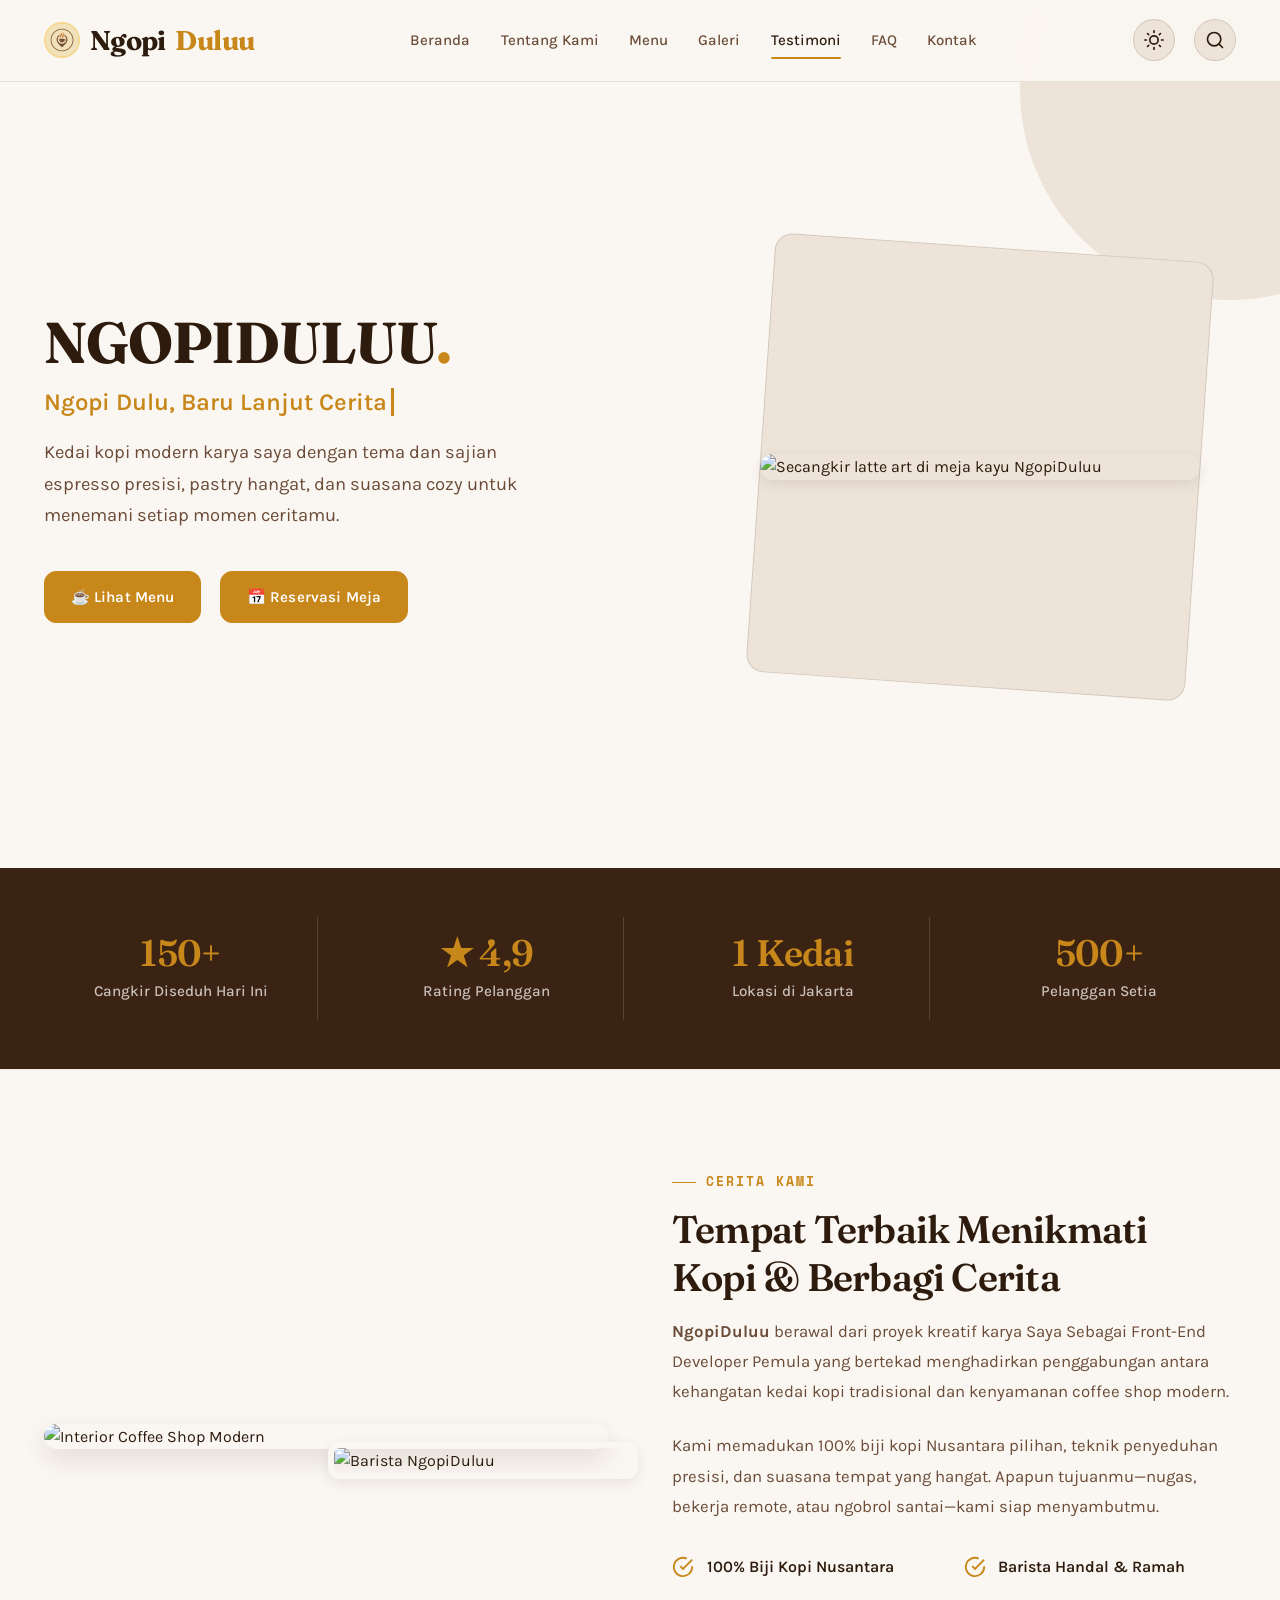
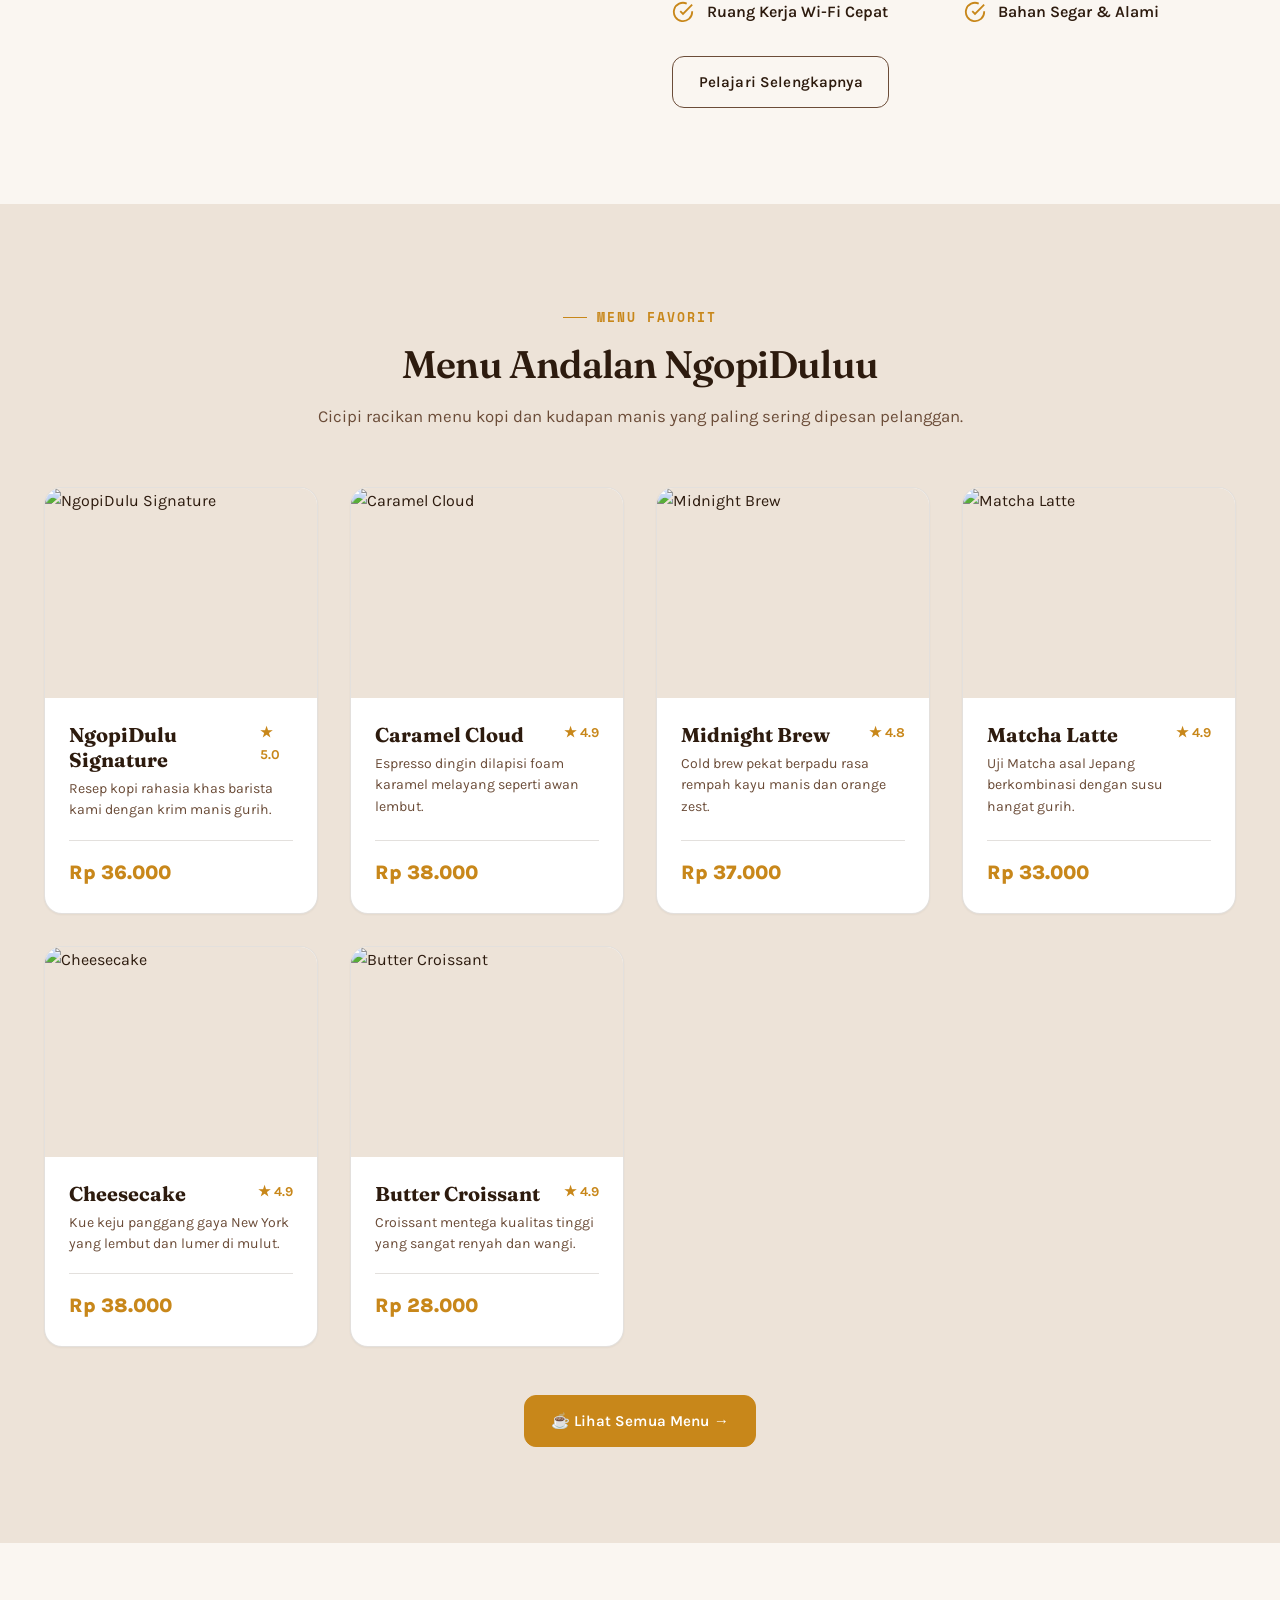
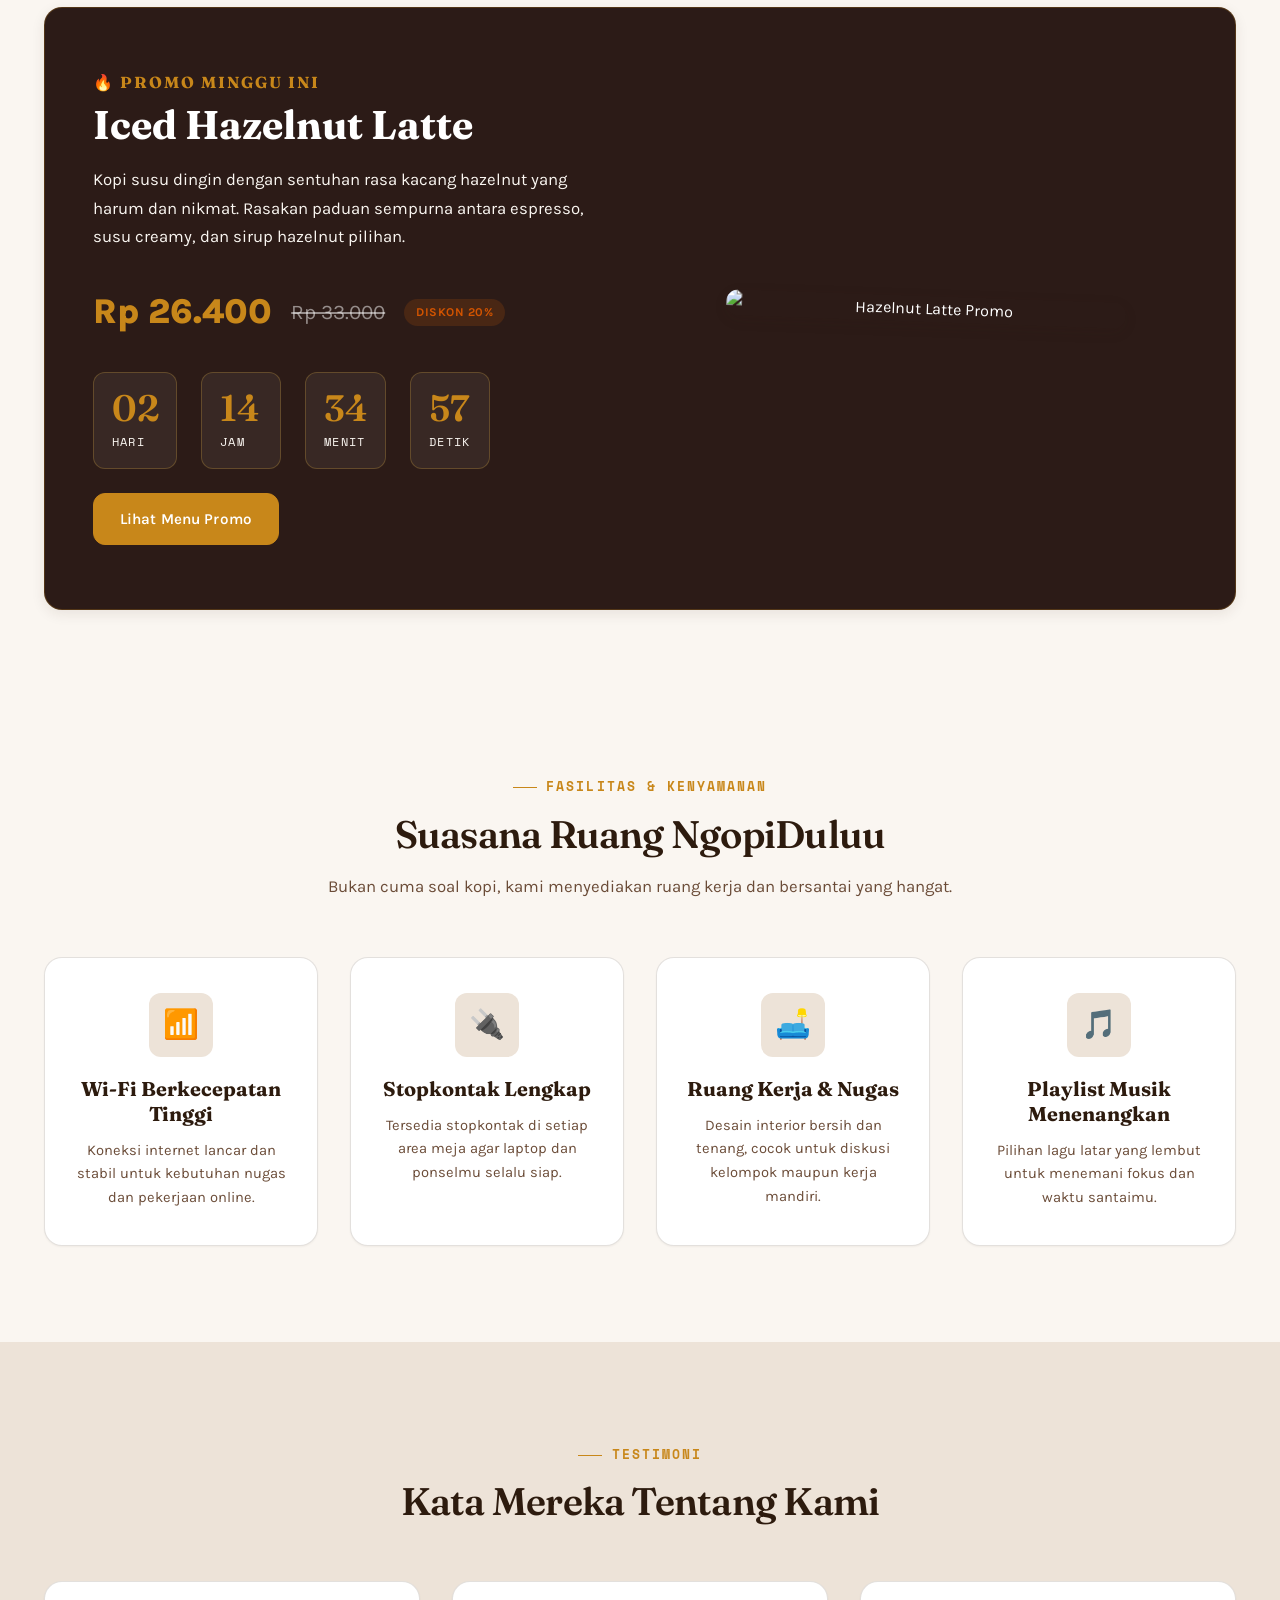
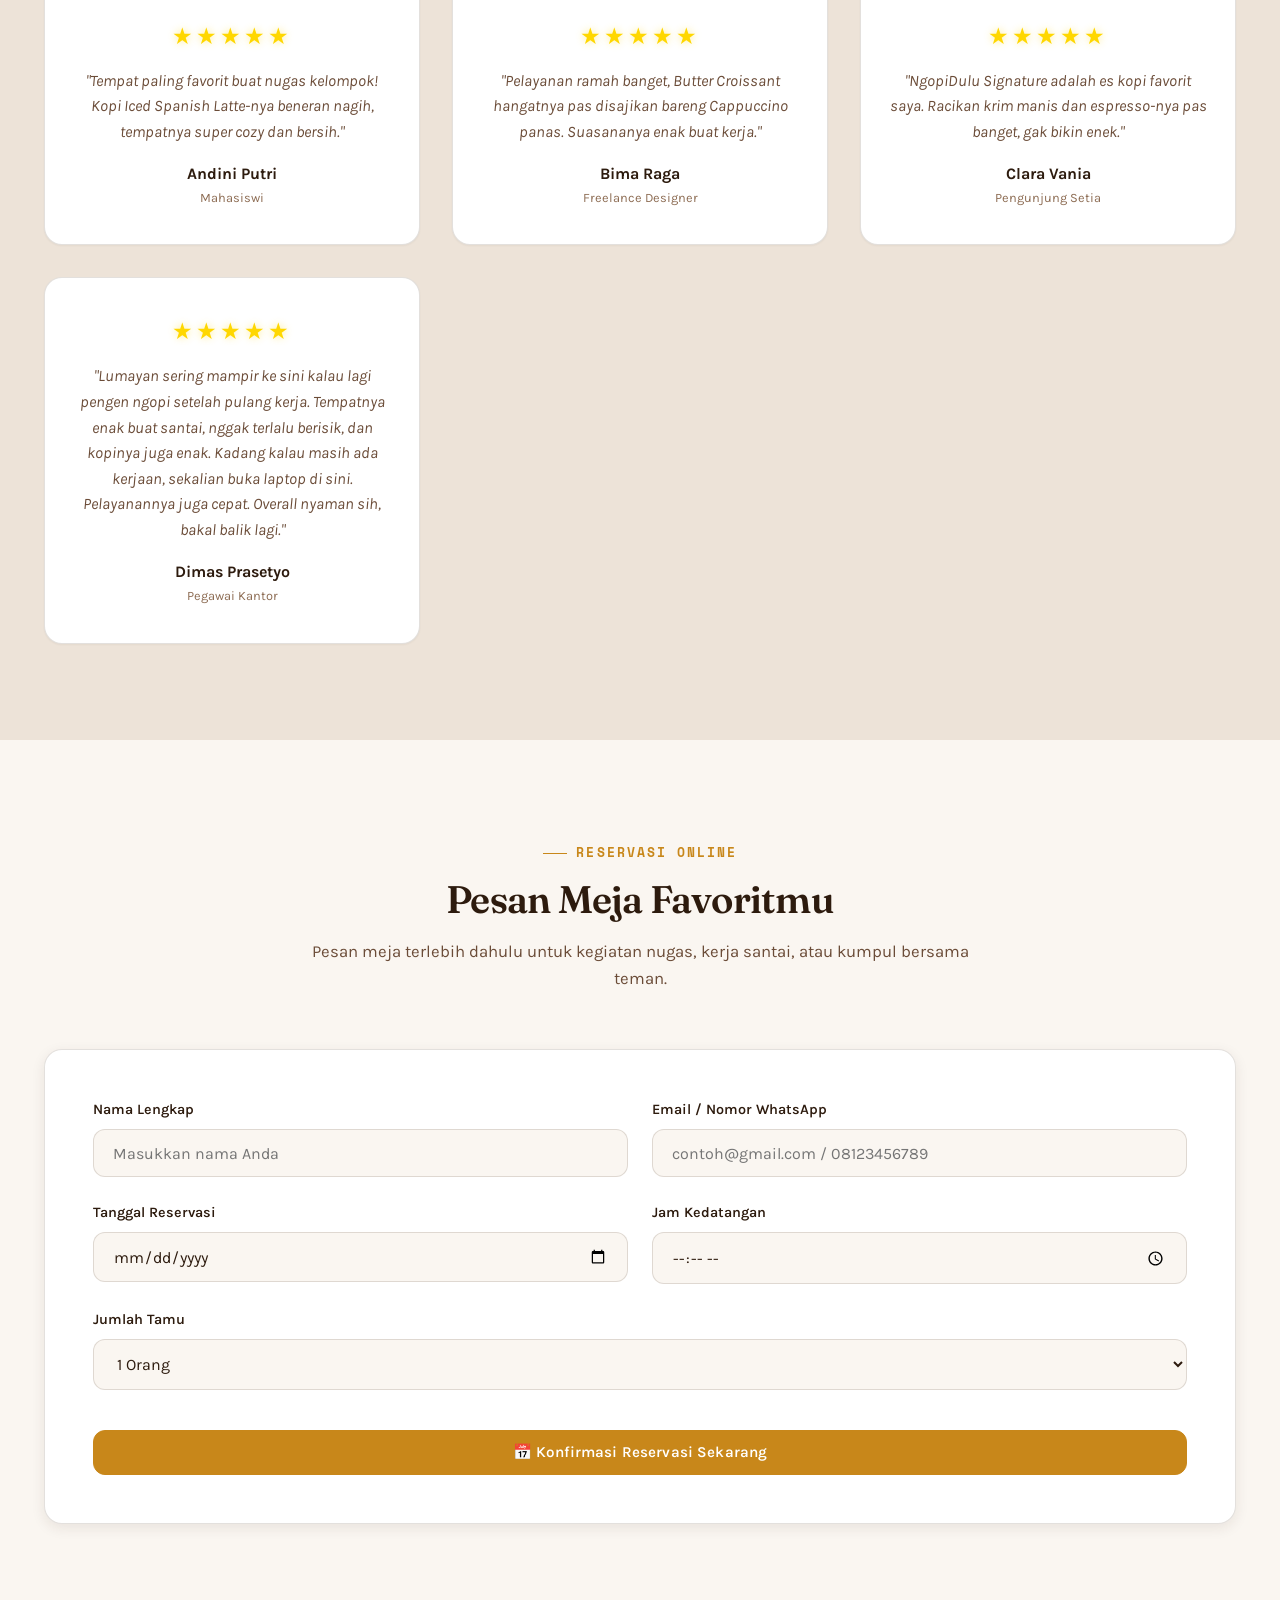
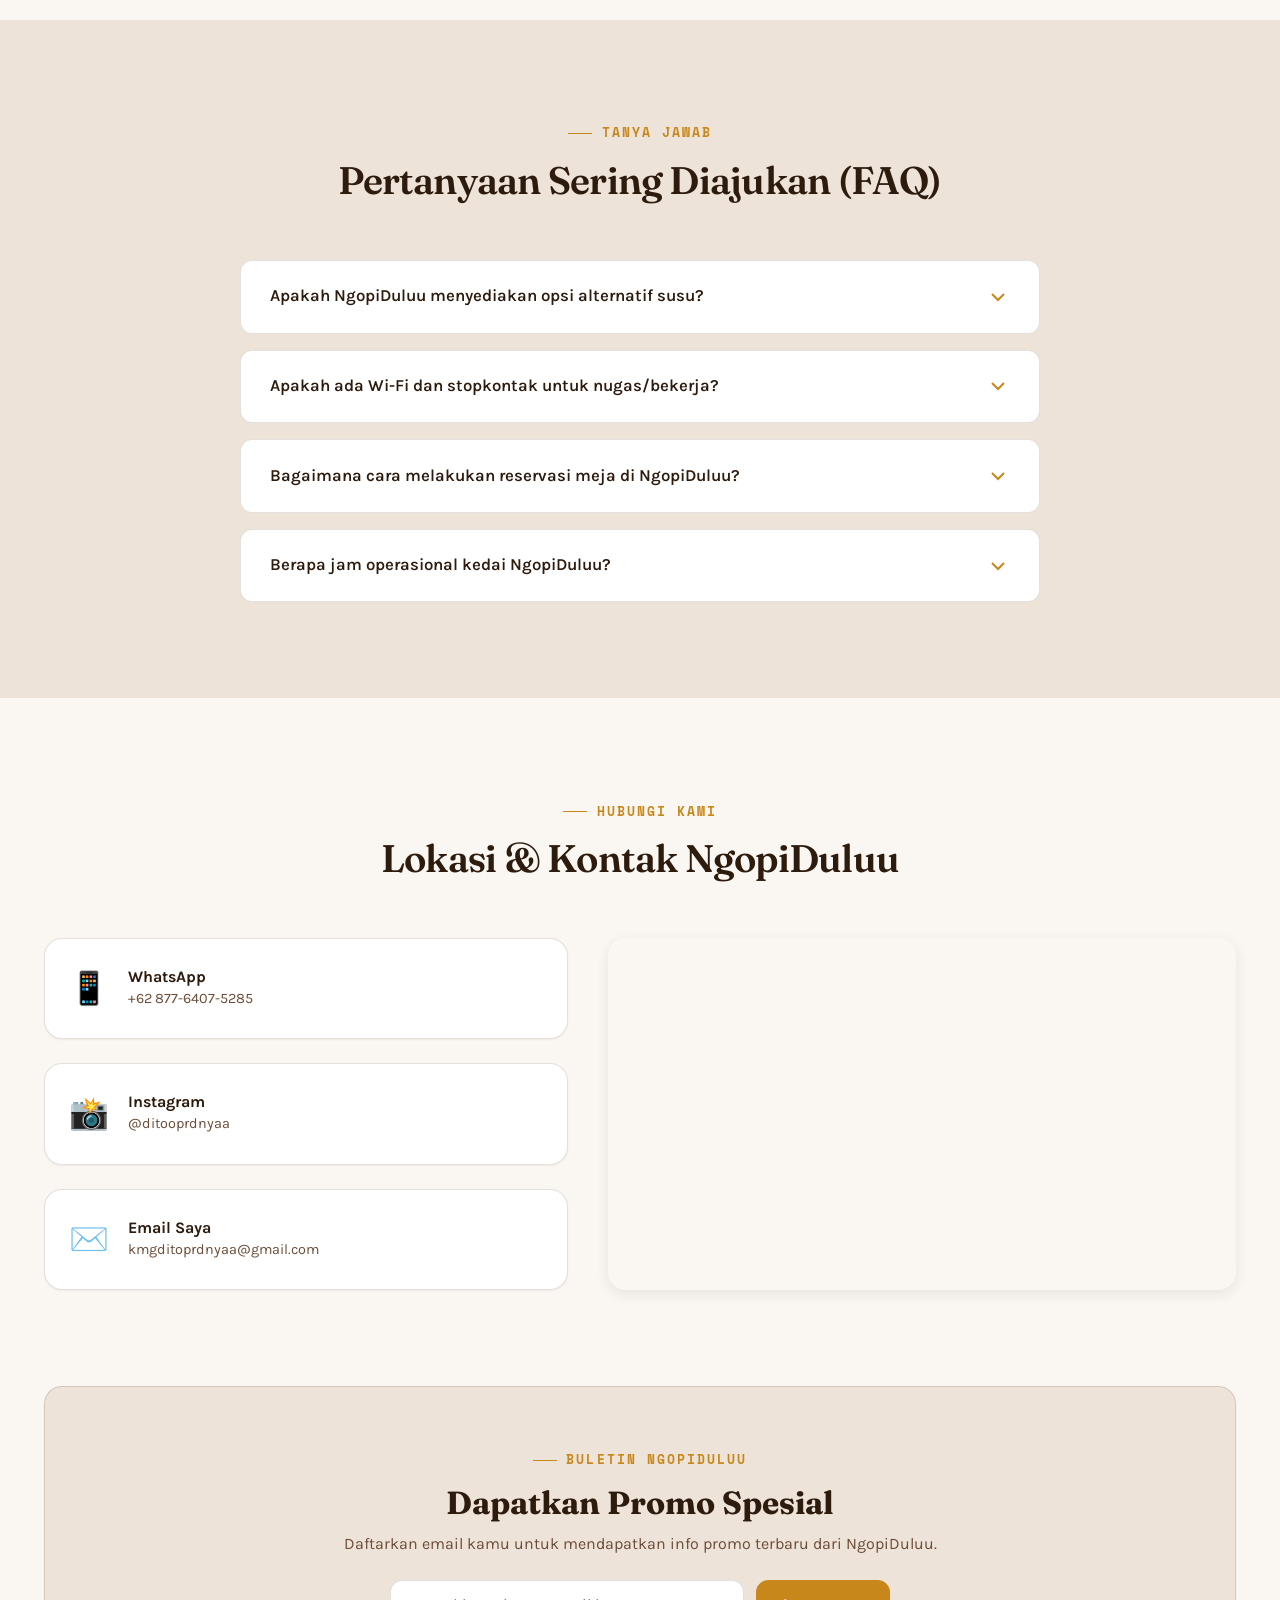
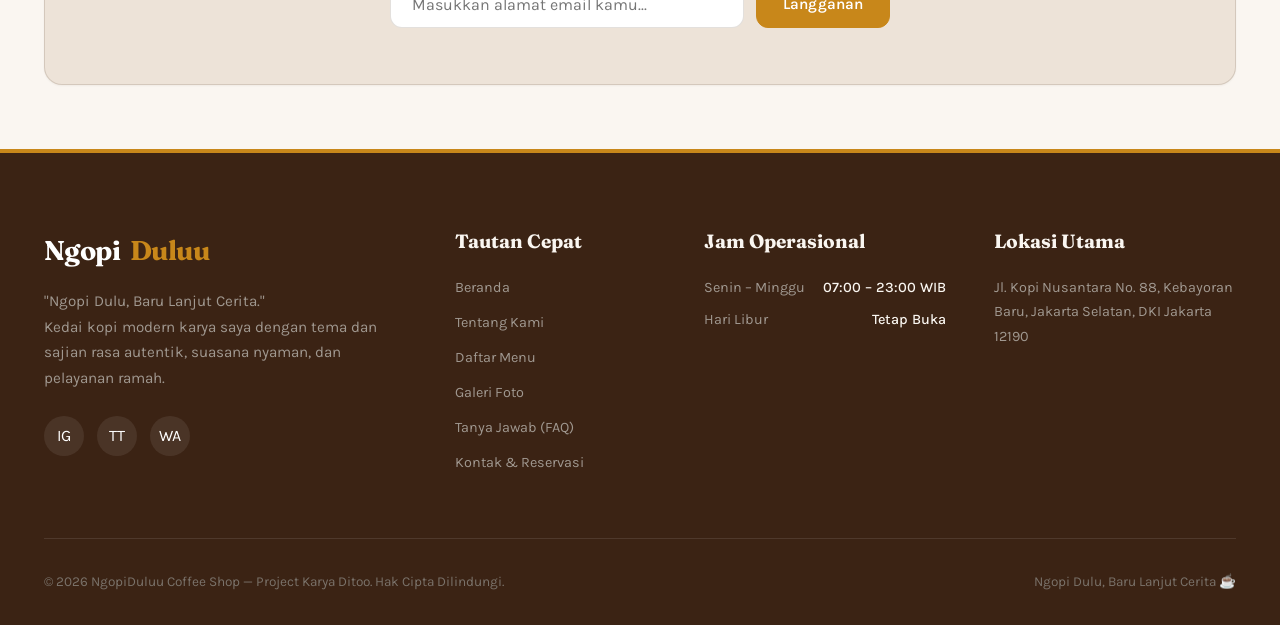
==== commit 1a5a0f04: "Update index.html" ====
--- a/index.html
+++ b/index.html
@@ -501,7 +501,7 @@
           <div class="why-card" style="text-align:left; padding:1.5rem; display:flex; gap:1.2rem; align-items:center;">
             <div style="font-size:2rem; color:var(--gold);">✉️</div>
             <div>
-              <h4 style="font-family:var(--font-body); font-weight:700;">Email Konsumen</h4>
+              <h4 style="font-family:var(--font-body); font-weight:700;">Email Saya</h4>
               <p style="color:var(--text-muted); font-size:0.9rem;">kmgditoprdnyaa@gmail.com</p>
             </div>
           </div>
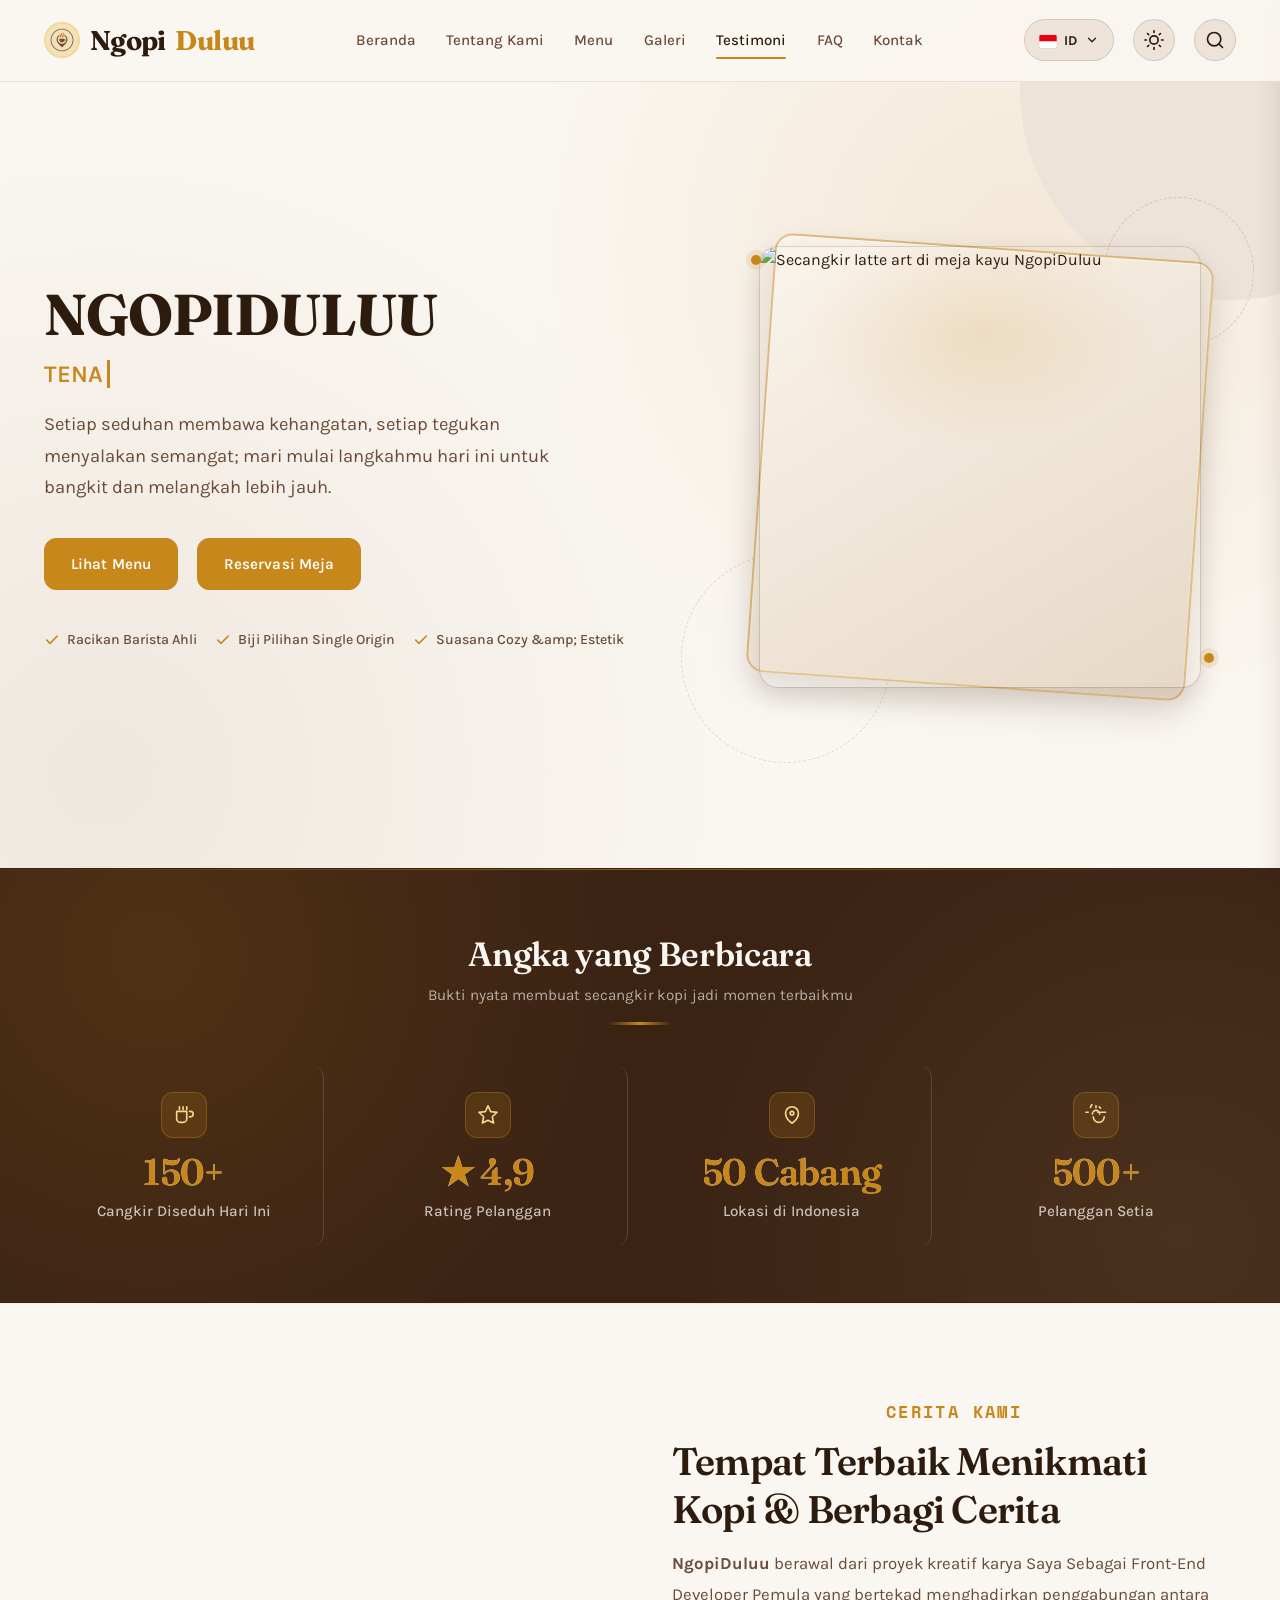
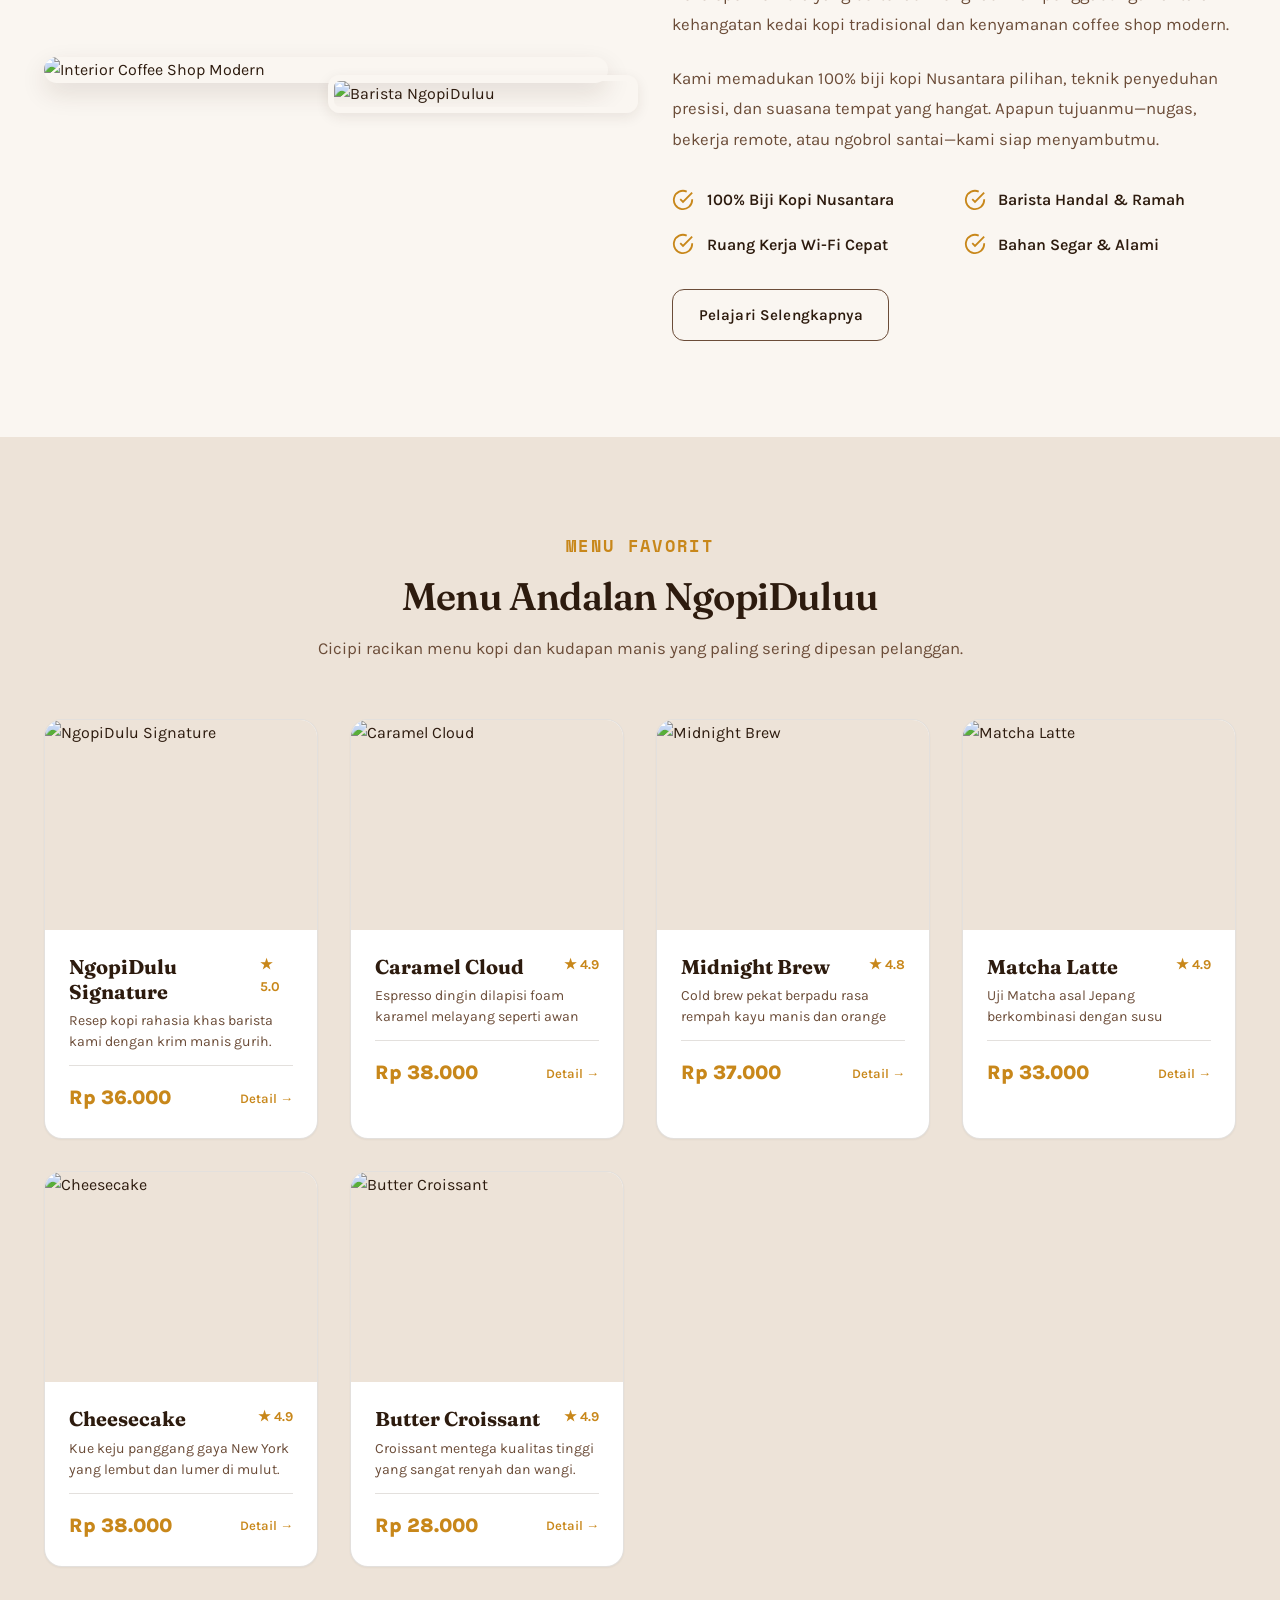
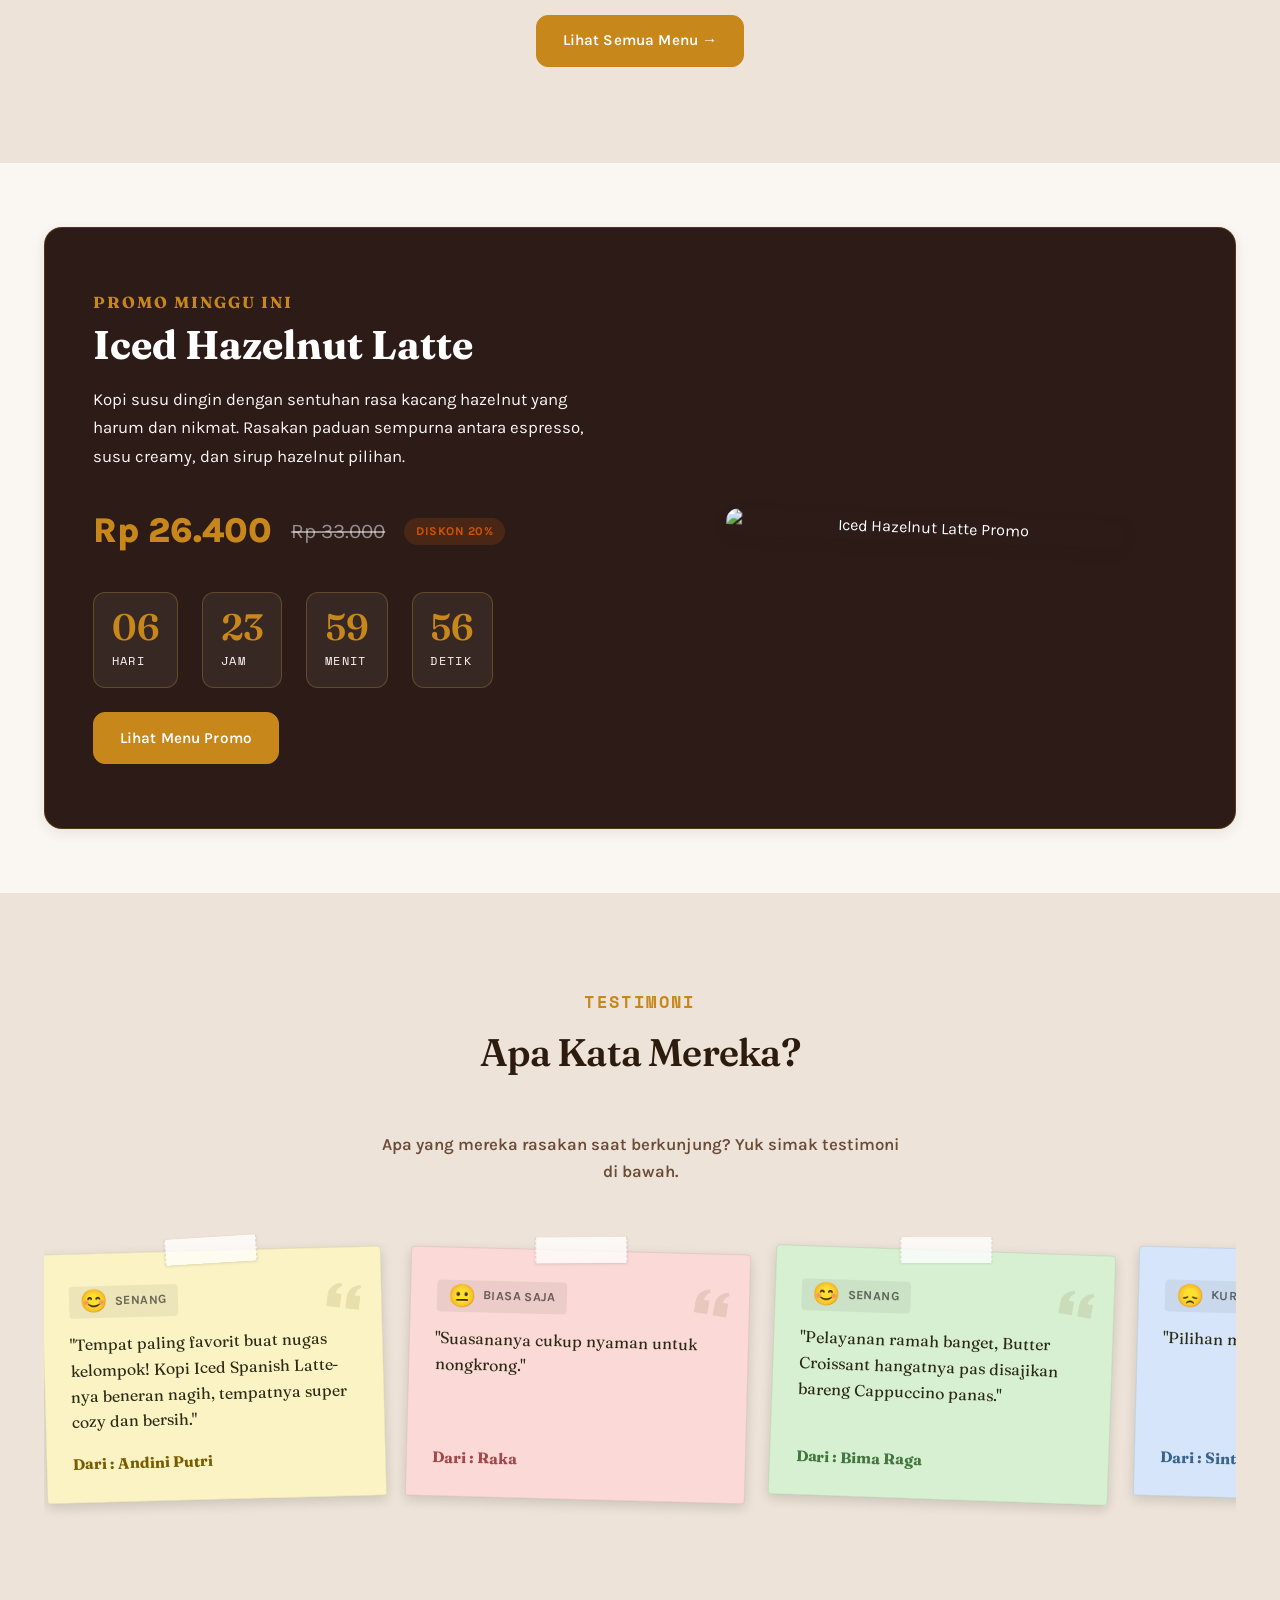
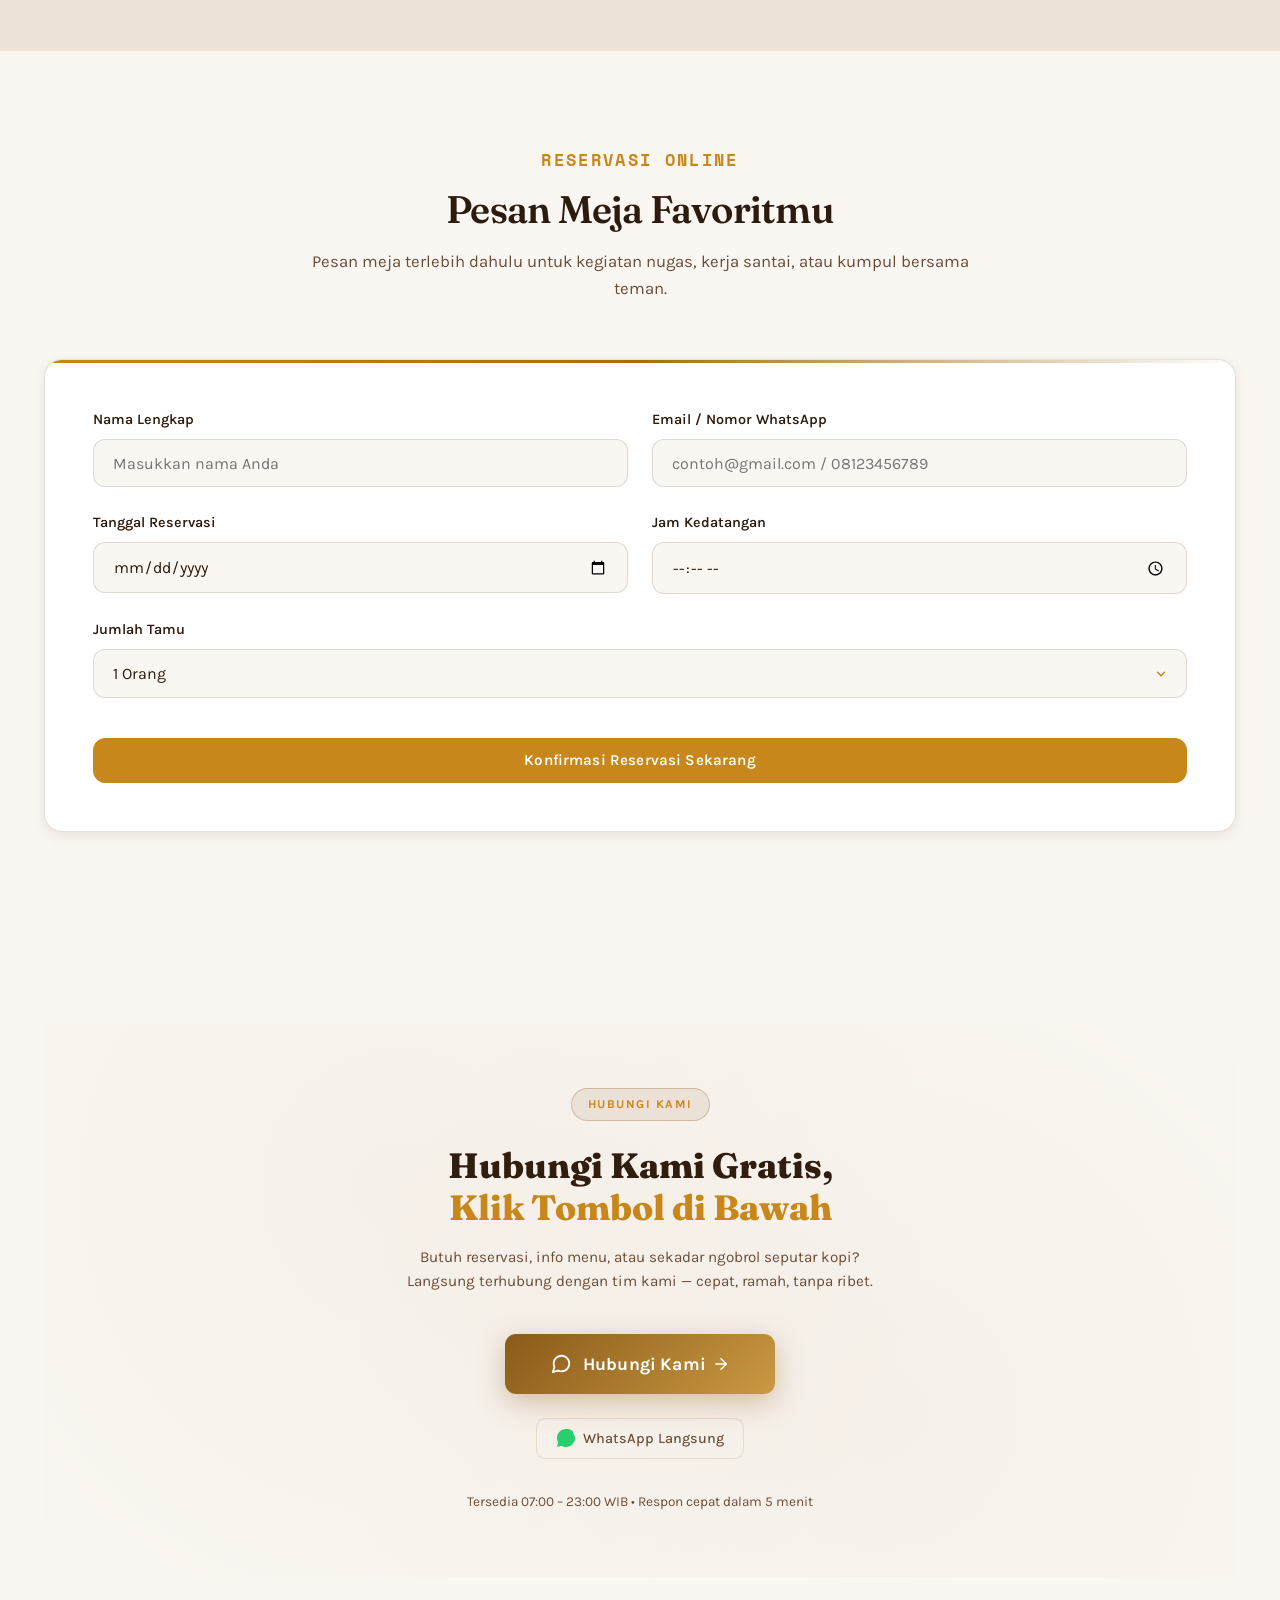
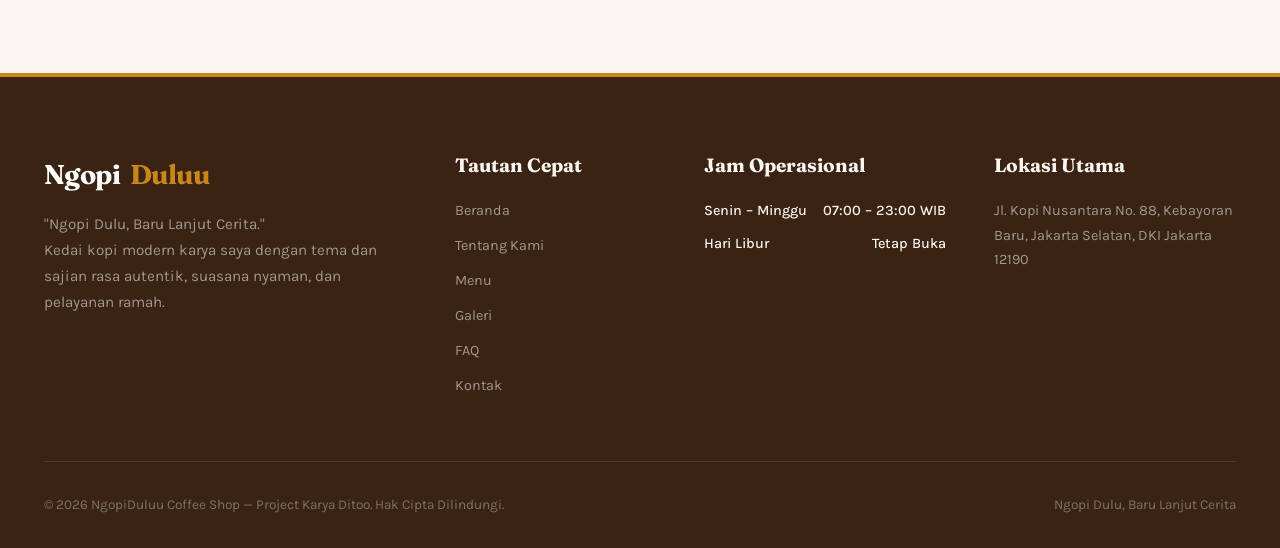
==== commit f019269b: "Add files via upload" ====
--- a/index.html
+++ b/index.html
@@ -1,4 +1,4 @@
-<!DOCTYPE html>
+﻿<!DOCTYPE html>
 <html lang="id" class="page-transition page-enter">
 <head>
   <meta charset="UTF-8">
@@ -11,6 +11,7 @@
 
   <!-- CSS Modules -->
   <link rel="stylesheet" href="css/style.css">
+  <link rel="stylesheet" href="css/animations.css">
   <link rel="stylesheet" href="css/home.css">
   <link rel="stylesheet" href="css/menu.css">
   <link rel="stylesheet" href="css/dark-mode.css">
@@ -27,16 +28,11 @@
 </head>
 <body>
 
-  <!-- Scroll Progress Bar -->
-  <div class="scroll-progress-container">
-    <div class="scroll-progress-bar" id="scroll-progress-bar"></div>
-  </div>
-
   <!-- Loading Screen -->
   <div class="loading-screen" id="loading-screen">
     <div class="loading-content">
       <div class="loading-logo">Ngopi<span>Duluu</span></div>
-      <div class="loading-tagline">"Diseduh Sepenuh Hati..."</div>
+      <div class="loading-tagline" data-i18n="loading.tagline">"Diseduh Sepenuh Hati..."</div>
       <div class="spinner-cup">
         <svg viewBox="0 0 50 50">
           <path d="M10,15 L40,15 L35,40 L15,40 Z" />
@@ -55,24 +51,45 @@
       </a>
 
       <div class="nav-links">
-        <a href="index.html" class="active">Beranda</a>
-        <a href="about.html">Tentang Kami</a>
-        <a href="menu.html">Menu</a>
-        <a href="gallery.html">Galeri</a>
-        <a href="#testimonials">Testimoni</a>
-        <a href="faq.html">FAQ</a>
-        <a href="contact.html">Kontak</a>
+        <a href="index.html" class="active" data-i18n="nav.home">Beranda</a>
+        <a href="about.html" data-i18n="nav.about">Tentang Kami</a>
+        <a href="menu.html" data-i18n="nav.menu">Menu</a>
+        <a href="gallery.html" data-i18n="nav.gallery">Galeri</a>
+        <a href="#testimonials" data-i18n="nav.testimonials">Testimoni</a>
+        <a href="faq.html" data-i18n="nav.faq">FAQ</a>
+        <a href="contact.html" data-i18n="nav.contact">Kontak</a>
       </div>
 
       <div class="nav-actions">
+        <!-- Language Switcher Dropdown -->
+        <div class="lang-switcher" id="lang-switcher">
+          <button class="lang-btn" id="lang-toggle-btn" aria-label="Ganti Bahasa / Switch Language" data-i18n-title="nav.title_lang" title="Ganti Bahasa">
+            <span class="lang-flag" id="current-lang-flag">🇮🇩</span>
+            <span class="lang-text" id="current-lang-code">ID</span>
+            <svg class="lang-chevron" viewBox="0 0 24 24"><polyline points="6 9 12 15 18 9"/></svg>
+          </button>
+          <div class="lang-dropdown" id="lang-dropdown">
+            <button class="lang-option" data-lang-opt="id">
+              <span class="flag">🇮🇩</span>
+              <span>Indonesia</span>
+              <svg class="check-icon" viewBox="0 0 24 24"><polyline points="20 6 9 17 4 12"/></svg>
+            </button>
+            <button class="lang-option" data-lang-opt="en">
+              <span class="flag">🇬🇧</span>
+              <span>English</span>
+              <svg class="check-icon" viewBox="0 0 24 24"><polyline points="20 6 9 17 4 12"/></svg>
+            </button>
+          </div>
+        </div>
+
         <!-- Dark Mode Toggle -->
-        <button class="icon-btn theme-toggle-btn" data-theme-toggle title="Ganti Tema">
+        <button class="icon-btn theme-toggle-btn" data-theme-toggle title="Ganti Tema" data-i18n-title="nav.title_theme">
           <svg class="icon-sun" viewBox="0 0 24 24"><circle cx="12" cy="12" r="5"/><line x1="12" y1="1" x2="12" y2="3"/><line x1="12" y1="21" x2="12" y2="23"/><line x1="4.22" y1="4.22" x2="5.64" y2="5.64"/><line x1="18.36" y1="18.36" x2="19.78" y2="19.78"/><line x1="1" y1="12" x2="3" y2="12"/><line x1="21" y1="12" x2="23" y2="12"/><line x1="4.22" y1="19.78" x2="5.64" y2="18.36"/><line x1="18.36" y1="5.64" x2="19.78" y2="4.22"/></svg>
           <svg class="icon-moon" viewBox="0 0 24 24"><path d="M21 12.79A9 9 0 1 1 11.21 3 7 7 0 0 0 21 12.79z"/></svg>
         </button>
 
         <!-- Search Button -->
-        <button class="icon-btn" id="search-nav-btn" title="Cari Menu">
+        <button class="icon-btn" id="search-nav-btn" title="Cari Menu" data-i18n-title="nav.title_search">
           <svg viewBox="0 0 24 24"><circle cx="11" cy="11" r="8"/><line x1="21" y1="21" x2="16.65" y2="16.65"/></svg>
         </button>
 
@@ -90,13 +107,20 @@
   <div class="mobile-nav-overlay" id="mobile-nav-overlay"></div>
   <div class="mobile-nav-drawer" id="mobile-nav-drawer">
     <div class="mobile-nav-links">
-      <a href="index.html" class="active">Beranda</a>
-      <a href="about.html">Tentang Kami</a>
-      <a href="menu.html">Menu</a>
-      <a href="gallery.html">Galeri</a>
-      <a href="#testimonials">Testimoni</a>
-      <a href="faq.html">FAQ</a>
-      <a href="contact.html">Kontak</a>
+      <a href="index.html" class="active" data-i18n="nav.home">Beranda</a>
+      <a href="about.html" data-i18n="nav.about">Tentang Kami</a>
+      <a href="menu.html" data-i18n="nav.menu">Menu</a>
+      <a href="gallery.html" data-i18n="nav.gallery">Galeri</a>
+      <a href="#testimonials" data-i18n="nav.testimonials">Testimoni</a>
+      <a href="faq.html" data-i18n="nav.faq">FAQ</a>
+      <a href="contact.html" data-i18n="nav.contact">Kontak</a>
+    </div>
+    <div class="mobile-lang-switcher">
+      <span class="mobile-lang-label" data-i18n="nav.title_lang">Ganti Bahasa</span>
+      <div class="mobile-lang-buttons">
+        <button class="mobile-lang-btn" data-lang-opt="id" aria-label="Bahasa Indonesia"><span class="flag">🇮🇩</span><span class="lang-name">Indonesia</span><span class="lang-code">ID</span></button>
+        <button class="mobile-lang-btn" data-lang-opt="en" aria-label="English language"><span class="flag">🇬🇧</span><span class="lang-name">English</span><span class="lang-code">EN</span></button>
+      </div>
     </div>
   </div>
 
@@ -105,54 +129,104 @@
     <div class="container">
       <div class="hero-grid">
         <div class="hero-content">
-          <h1 class="hero-title-main">NGOPIDULUU<span>.</span></h1>
+          <h1 class="hero-title-main">NGOPIDULUU</h1>
           <h2 class="hero-subtitle"><span id="typing-element" class="typing-text"></span></h2>
-          <p class="hero-description">
+          <p class="hero-description" data-i18n="hero.description">
             Kedai kopi modern karya saya dengan tema dan sajian espresso presisi, pastry hangat, dan suasana cozy untuk menemani setiap momen ceritamu.
           </p>
           <div class="hero-buttons">
-            <a href="menu.html" class="btn btn-primary">
-              ☕ Lihat Menu
+            <a href="menu.html" class="btn btn-primary" data-i18n="hero.btn_menu">
+              Lihat Menu
             </a>
-            <a href="#reservation" class="btn btn-gold">
-              📅 Reservasi Meja
+            <a href="#reservation" class="btn btn-gold" data-i18n="hero.btn_reservation">
+              Reservasi Meja
             </a>
           </div>
+          <ul class="hero-mini-trust">
+            <li><svg viewBox="0 0 24 24" aria-hidden="true"><path d="M20 6L9 17l-5-5"/></svg><span data-i18n="hero.trust1">Racikan Barista Ahli</span></li>
+            <li><svg viewBox="0 0 24 24" aria-hidden="true"><path d="M20 6L9 17l-5-5"/></svg><span data-i18n="hero.trust2">Biji Pilihan Single Origin</span></li>
+            <li><svg viewBox="0 0 24 24" aria-hidden="true"><path d="M20 6L9 17l-5-5"/></svg><span data-i18n="hero.trust3">Suasana Cozy &amp; Estetik</span></li>
+          </ul>
         </div>
         <div class="hero-image-wrapper" id="hero-parallax">
+          <span class="hero-ring hero-ring-1"></span>
+          <span class="hero-ring hero-ring-2"></span>
+          <span class="hero-dot hero-dot-1"></span>
+          <span class="hero-dot hero-dot-2"></span>
           <div class="hero-image-backdrop"></div>
-          <img src="https://i.pinimg.com/1200x/22/48/ef/2248ef876492a4546b482940d26edc6d.jpg" alt="Secangkir latte art di meja kayu NgopiDuluu" class="hero-img" loading="eager">
-        </div>
-      </div>
-    </div>
+          <div class="hero-img-clip">
+            <img src="https://images.unsplash.com/photo-1590082871875-064201a27373?w=500&auto=format&fit=crop&q=60&ixlib=rb-4.1.0&ixid=M3wxMjA3fDB8MHxzZWFyY2h8M3x8Y29mZmVlJTIwY3VwJTIwc3RlYW0lMjBjb3p5fGVufDB8fDB8fHwwh" alt="Secangkir latte art di meja kayu NgopiDuluu" class="hero-img" loading="eager">
+          </div>
+          <!-- Falling Coffee Bean Decorations -->
+          <div class="hero-beans" aria-hidden="true">
+            <svg class="hero-bean hero-bean-1" viewBox="0 0 40 56" fill="none" xmlns="http://www.w3.org/2000/svg">
+              <path d="M20 2C9.5 2 2 12.5 2 24s7.5 22 18 22 18-10.5 18-22S30.5 2 20 2z" fill="#6B3E1F"/>
+              <path d="M20 4C11 4 4 13 4 24s7 20 16 20 16-9 16-20S29 4 20 4z" fill="#8B5A2B"/>
+              <path d="M20 6C12.5 6 6 14 6 24s6.5 18 14 18 14-8 14-18S27.5 6 20 6z" fill="#A0522D"/>
+              <path d="M20 8c-6 0-12 8-12 16s6 16 12 16 12-8 12-16-6-16-12-16z" fill="#C8884A"/>
+              <ellipse cx="20" cy="28" rx="3" ry="16" fill="#6B3E1F" opacity="0.6"/>
+              <path d="M20 12c-5 0-8 7-8 16s3 16 8 16 8-7 8-16-3-16-8-16z" fill="#D4A76C"/>
+              <path d="M20 14c-4 0-6 6-6 14s2 14 6 14 6-6 6-14-2-14-6-14z" fill="#E8C992"/>
+            </svg>
+            <svg class="hero-bean hero-bean-2" viewBox="0 0 40 56" fill="none" xmlns="http://www.w3.org/2000/svg">
+              <path d="M20 2C9.5 2 2 12.5 2 24s7.5 22 18 22 18-10.5 18-22S30.5 2 20 2z" fill="#6B3E1F"/>
+              <path d="M20 4C11 4 4 13 4 24s7 20 16 20 16-9 16-20S29 4 20 4z" fill="#8B5A2B"/>
+              <path d="M20 6C12.5 6 6 14 6 24s6.5 18 14 18 14-8 14-18S27.5 6 20 6z" fill="#A0522D"/>
+              <path d="M20 8c-6 0-12 8-12 16s6 16 12 16 12-8 12-16-6-16-12-16z" fill="#C8884A"/>
+              <ellipse cx="20" cy="28" rx="3" ry="16" fill="#6B3E1F" opacity="0.6"/>
+              <path d="M20 12c-5 0-8 7-8 16s3 16 8 16 8-7 8-16-3-16-8-16z" fill="#D4A76C"/>
+              <path d="M20 14c-4 0-6 6-6 14s2 14 6 14 6-6 6-14-2-14-6-14z" fill="#E8C992"/>
+            </svg>
+            <svg class="hero-bean hero-bean-3" viewBox="0 0 40 56" fill="none" xmlns="http://www.w3.org/2000/svg">
+              <path d="M20 2C9.5 2 2 12.5 2 24s7.5 22 18 22 18-10.5 18-22S30.5 2 20 2z" fill="#6B3E1F"/>
+              <path d="M20 4C11 4 4 13 4 24s7 20 16 20 16-9 16-20S29 4 20 4z" fill="#8B5A2B"/>
+              <path d="M20 6C12.5 6 6 14 6 24s6.5 18 14 18 14-8 14-18S27.5 6 20 6z" fill="#A0522D"/>
+              <path d="M20 8c-6 0-12 8-12 16s6 16 12 16 12-8 12-16-6-16-12-16z" fill="#C8884A"/>
+              <ellipse cx="20" cy="28" rx="3" ry="16" fill="#6B3E1F" opacity="0.6"/>
+              <path d="M20 12c-5 0-8 7-8 16s3 16 8 16 8-7 8-16-3-16-8-16z" fill="#D4A76C"/>
+              <path d="M20 14c-4 0-6 6-6 14s2 14 6 14 6-6 6-14-2-14-6-14z" fill="#E8C992"/>
+            </svg>
+          </div>
+        </div>
+      </div>
+    </div>
+    <a href="#stats-section" class="hero-scroll" aria-label="Scroll ke bawah"></a>
   </section>
 
   <!-- Statistics Counter -->
-  <section class="stats-section" id="stats-section">
-    <div class="container">
+  <section class="stats-section" id="stats-section" data-reveal="fade-up">
+    <div class="container">
+      <div class="stats-head">
+        <h2 class="stats-title" data-i18n="stats.title">Angka yang Berbicara</h2>
+        <p class="stats-sub" data-i18n="stats.sub">Bukti nyata membuat secangkir kopi jadi momen terbaikmu</p>
+      </div>
       <div class="stats-grid">
         <div class="stat-item">
+          <span class="stat-icon"><svg viewBox="0 0 24 24" aria-hidden="true"><path d="M18 8h1a3 3 0 010 6h-1M4 8h11v8a4 4 0 01-4 4H8a4 4 0 01-4-4V8zM7 3v3M11 3v3M15 3v3"/></svg></span>
           <span class="stat-number timer-val" data-target="150" data-suffix="+">150+</span>
-          <span class="stat-label">Cangkir Diseduh Hari Ini</span>
+          <span class="stat-label" data-i18n="stats.cups_label">Cangkir Diseduh Hari Ini</span>
         </div>
         <div class="stat-item">
+          <span class="stat-icon"><svg viewBox="0 0 24 24" aria-hidden="true"><path d="M12 2l2.9 6.3 6.9.9-5.1 4.7 1.4 6.8L12 17.8 5.9 20.7l1.4-6.8L2.2 9.2l6.9-.9L12 2z"/></svg></span>
           <span class="stat-number timer-val" data-target="4.9" data-prefix="★ ">★ 4.9</span>
-          <span class="stat-label">Rating Pelanggan</span>
+          <span class="stat-label" data-i18n="stats.rating_label">Rating Pelanggan</span>
         </div>
         <div class="stat-item">
-          <span class="stat-number timer-val" data-target="1" data-suffix=" Kedai">1 Kedai</span>
-          <span class="stat-label">Lokasi di Jakarta</span>
+          <span class="stat-icon"><svg viewBox="0 0 24 24" aria-hidden="true"><path d="M12 21s-7-5.1-7-11a7 7 0 1114 0c0 5.9-7 11-7 11zM12 12a2 2 0 100-4 2 2 0 000 4z"/></svg></span>
+          <span class="stat-number timer-val" data-target="50" data-suffix=" Cabang" data-suffix-en=" Branch" data-i18n-suffix="stats.location_val">50 Cabang</span>
+          <span class="stat-label" data-i18n="stats.location_label">Lokasi di Indonesia</span>
         </div>
         <div class="stat-item">
+          <span class="stat-icon"><svg viewBox="0 0 24 24" aria-hidden="true"><path d="M16 11a4 4 0 10-8 0m4-9v2m-8.5 5H1m6.5-8.5L6 3.6M17 4.6L15.5 3M22.5 9H14M21 14a6 6 0 11-12 0"/></svg></span>
           <span class="stat-number timer-val" data-target="500" data-suffix="+">500+</span>
-          <span class="stat-label">Pelanggan Setia</span>
+          <span class="stat-label" data-i18n="stats.customers_label">Pelanggan Setia</span>
         </div>
       </div>
     </div>
   </section>
 
   <!-- About Preview -->
-  <section class="section" id="about">
+  <section class="section" id="about" data-reveal="fade-up">
     <div class="container">
       <div class="about-grid">
         <div class="about-img-container">
@@ -160,34 +234,34 @@
           <img src="https://images.unsplash.com/photo-1495474472287-4d71bcdd2085?auto=format&fit=crop&w=600&q=80" alt="Barista NgopiDuluu" class="about-img-secondary">
         </div>
         <div class="about-content">
-          <div class="section-subtitle">Cerita Kami</div>
-          <h2 class="section-title">Tempat Terbaik Menikmati Kopi & Berbagi Cerita</h2>
-          <p class="about-content-text">
+          <div class="section-subtitle" data-i18n="about_prev.subtitle">Cerita Kami</div>
+          <h2 class="section-title" data-i18n="about_prev.title">Tempat Terbaik Menikmati Kopi & Berbagi Cerita</h2>
+          <p class="about-content-text" data-i18n-html="about_prev.p1">
             <strong>NgopiDuluu</strong> berawal dari proyek kreatif karya Saya Sebagai Front-End Developer Pemula yang bertekad menghadirkan penggabungan antara kehangatan kedai kopi tradisional dan kenyamanan coffee shop modern.
           </p>
-          <p class="about-content-text">
+          <p class="about-content-text" data-i18n="about_prev.p2">
             Kami memadukan 100% biji kopi Nusantara pilihan, teknik penyeduhan presisi, dan suasana tempat yang hangat. Apapun tujuanmu—nugas, bekerja remote, atau ngobrol santai—kami siap menyambutmu.
           </p>
           <div class="about-features">
             <div class="about-feature-item">
               <svg viewBox="0 0 24 24" fill="none" stroke="currentColor" stroke-width="2"><path d="M22 11.08V12a10 10 0 1 1-5.93-9.14"/><polyline points="22 4 12 14.01 9 11.01"/></svg>
-              <span>100% Biji Kopi Nusantara</span>
+              <span data-i18n="about_prev.feat1">100% Biji Kopi Nusantara</span>
             </div>
             <div class="about-feature-item">
               <svg viewBox="0 0 24 24" fill="none" stroke="currentColor" stroke-width="2"><path d="M22 11.08V12a10 10 0 1 1-5.93-9.14"/><polyline points="22 4 12 14.01 9 11.01"/></svg>
-              <span>Barista Handal & Ramah</span>
+              <span data-i18n="about_prev.feat2">Barista Handal & Ramah</span>
             </div>
             <div class="about-feature-item">
               <svg viewBox="0 0 24 24" fill="none" stroke="currentColor" stroke-width="2"><path d="M22 11.08V12a10 10 0 1 1-5.93-9.14"/><polyline points="22 4 12 14.01 9 11.01"/></svg>
-              <span>Ruang Kerja Wi-Fi Cepat</span>
+              <span data-i18n="about_prev.feat3">Ruang Kerja Wi-Fi Cepat</span>
             </div>
             <div class="about-feature-item">
               <svg viewBox="0 0 24 24" fill="none" stroke="currentColor" stroke-width="2"><path d="M22 11.08V12a10 10 0 1 1-5.93-9.14"/><polyline points="22 4 12 14.01 9 11.01"/></svg>
-              <span>Bahan Segar & Alami</span>
+              <span data-i18n="about_prev.feat4">Bahan Segar & Alami</span>
             </div>
           </div>
           <div style="margin-top:2rem;">
-            <a href="about.html" class="btn btn-outline">Pelajari Selengkapnya</a>
+            <a href="about.html" class="btn btn-outline" data-i18n="about_prev.btn">Pelajari Selengkapnya</a>
           </div>
         </div>
       </div>
@@ -195,223 +269,169 @@
   </section>
 
   <!-- Signature Collection -->
-  <section class="section" id="signature-collection" style="background-color: var(--bg-tertiary);">
+  <section class="section" id="signature-collection" style="background-color: var(--bg-tertiary);" data-reveal="fade-up">
     <div class="container">
       <div class="section-header">
-        <div class="section-subtitle">Menu Favorit</div>
-        <h2 class="section-title">Menu Andalan NgopiDuluu</h2>
-        <p class="section-description">Cicipi racikan menu kopi dan kudapan manis yang paling sering dipesan pelanggan.</p>
+        <div class="section-subtitle" data-i18n="sig.subtitle">Menu Favorit</div>
+        <h2 class="section-title" data-i18n="sig.title">Menu Andalan NgopiDuluu</h2>
+        <p class="section-description" data-i18n="sig.desc">Cicipi racikan menu kopi dan kudapan manis yang paling sering dipesan pelanggan.</p>
       </div>
 
       <div class="why-grid">
-        <div class="menu-card">
+        <div class="menu-card" data-reveal="fade-up" data-reveal-delay="100" onclick="openMenuDetail('sig1')" style="cursor: pointer;" title="Klik untuk melihat detail & bahan">
           <div class="menu-img-container"><img src="https://images.unsplash.com/photo-1541167760496-1628856ab772?auto=format&fit=crop&w=600&q=80" class="menu-img" alt="NgopiDulu Signature"></div>
           <div class="menu-content">
             <div class="menu-header-row"><h3 class="menu-title">NgopiDulu Signature</h3><div class="menu-rating">★ 5.0</div></div>
-            <p class="menu-desc">Resep kopi rahasia khas barista kami dengan krim manis gurih.</p>
-            <div class="menu-footer-row"><span class="menu-price">Rp 36.000</span></div>
-          </div>
-        </div>
-
-        <div class="menu-card">
+            <p class="menu-desc" data-i18n="sig.item1_desc">Resep kopi rahasia khas barista kami dengan krim manis gurih.</p>
+            <div class="menu-footer-row"><span class="menu-price">Rp 36.000</span><span class="view-detail-link" style="font-size:0.82rem; font-weight:600; color:var(--gold);">Detail →</span></div>
+          </div>
+        </div>
+
+        <div class="menu-card" data-reveal="fade-up" data-reveal-delay="200" onclick="openMenuDetail('sig2')" style="cursor: pointer;" title="Klik untuk melihat detail & bahan">
           <div class="menu-img-container"><img src="https://images.unsplash.com/photo-1572442388796-11668a67e53d?auto=format&fit=crop&w=600&q=80" class="menu-img" alt="Caramel Cloud"></div>
           <div class="menu-content">
             <div class="menu-header-row"><h3 class="menu-title">Caramel Cloud</h3><div class="menu-rating">★ 4.9</div></div>
-            <p class="menu-desc">Espresso dingin dilapisi foam karamel melayang seperti awan lembut.</p>
-            <div class="menu-footer-row"><span class="menu-price">Rp 38.000</span></div>
-          </div>
-        </div>
-
-        <div class="menu-card">
+            <p class="menu-desc" data-i18n="sig.item2_desc">Espresso dingin dilapisi foam karamel melayang seperti awan lembut.</p>
+            <div class="menu-footer-row"><span class="menu-price">Rp 38.000</span><span class="view-detail-link" style="font-size:0.82rem; font-weight:600; color:var(--gold);">Detail →</span></div>
+          </div>
+        </div>
+
+        <div class="menu-card" data-reveal="fade-up" data-reveal-delay="300" onclick="openMenuDetail('sig3')" style="cursor: pointer;" title="Klik untuk melihat detail & bahan">
           <div class="menu-img-container"><img src="https://images.unsplash.com/photo-1509042239860-f550ce710b93?auto=format&fit=crop&w=600&q=80" class="menu-img" alt="Midnight Brew"></div>
           <div class="menu-content">
             <div class="menu-header-row"><h3 class="menu-title">Midnight Brew</h3><div class="menu-rating">★ 4.8</div></div>
-            <p class="menu-desc">Cold brew pekat berpadu rasa rempah kayu manis dan orange zest.</p>
-            <div class="menu-footer-row"><span class="menu-price">Rp 37.000</span></div>
-          </div>
-        </div>
-
-        <div class="menu-card">
+            <p class="menu-desc" data-i18n="sig.item3_desc">Cold brew pekat berpadu rasa rempah kayu manis dan orange zest.</p>
+            <div class="menu-footer-row"><span class="menu-price">Rp 37.000</span><span class="view-detail-link" style="font-size:0.82rem; font-weight:600; color:var(--gold);">Detail →</span></div>
+          </div>
+        </div>
+
+        <div class="menu-card" data-reveal="fade-up" data-reveal-delay="100" onclick="openMenuDetail('nc1')" style="cursor: pointer;" title="Klik untuk melihat detail & bahan">
           <div class="menu-img-container"><img src="https://images.unsplash.com/photo-1536256263959-770b48d82b0a?auto=format&fit=crop&w=600&q=80" class="menu-img" alt="Matcha Latte"></div>
           <div class="menu-content">
             <div class="menu-header-row"><h3 class="menu-title">Matcha Latte</h3><div class="menu-rating">★ 4.9</div></div>
-            <p class="menu-desc">Uji Matcha asal Jepang berkombinasi dengan susu hangat gurih.</p>
-            <div class="menu-footer-row"><span class="menu-price">Rp 33.000</span></div>
-          </div>
-        </div>
-
-        <div class="menu-card">
+            <p class="menu-desc" data-i18n="sig.item4_desc">Uji Matcha asal Jepang berkombinasi dengan susu hangat gurih.</p>
+            <div class="menu-footer-row"><span class="menu-price">Rp 33.000</span><span class="view-detail-link" style="font-size:0.82rem; font-weight:600; color:var(--gold);">Detail →</span></div>
+          </div>
+        </div>
+
+        <div class="menu-card" data-reveal="fade-up" data-reveal-delay="200" onclick="openMenuDetail('ds1')" style="cursor: pointer;" title="Klik untuk melihat detail & bahan">
           <div class="menu-img-container"><img src="https://images.unsplash.com/photo-1533134242443-d4fd215305ad?auto=format&fit=crop&w=600&q=80" class="menu-img" alt="Cheesecake"></div>
           <div class="menu-content">
             <div class="menu-header-row"><h3 class="menu-title">Cheesecake</h3><div class="menu-rating">★ 4.9</div></div>
-            <p class="menu-desc">Kue keju panggang gaya New York yang lembut dan lumer di mulut.</p>
-            <div class="menu-footer-row"><span class="menu-price">Rp 38.000</span></div>
-          </div>
-        </div>
-
-        <div class="menu-card">
+            <p class="menu-desc" data-i18n="sig.item5_desc">Kue keju panggang gaya New York yang lembut dan lumer di mulut.</p>
+            <div class="menu-footer-row"><span class="menu-price">Rp 38.000</span><span class="view-detail-link" style="font-size:0.82rem; font-weight:600; color:var(--gold);">Detail →</span></div>
+          </div>
+        </div>
+
+        <div class="menu-card" data-reveal="fade-up" data-reveal-delay="300" onclick="openMenuDetail('ps2')" style="cursor: pointer;" title="Klik untuk melihat detail & bahan">
           <div class="menu-img-container"><img src="https://images.unsplash.com/photo-1555507036-ab1f4038808a?auto=format&fit=crop&w=600&q=80" class="menu-img" alt="Butter Croissant"></div>
           <div class="menu-content">
             <div class="menu-header-row"><h3 class="menu-title">Butter Croissant</h3><div class="menu-rating">★ 4.9</div></div>
-            <p class="menu-desc">Croissant mentega kualitas tinggi yang sangat renyah dan wangi.</p>
-            <div class="menu-footer-row"><span class="menu-price">Rp 28.000</span></div>
+            <p class="menu-desc" data-i18n="sig.item6_desc">Croissant mentega kualitas tinggi yang sangat renyah dan wangi.</p>
+            <div class="menu-footer-row"><span class="menu-price">Rp 28.000</span><span class="view-detail-link" style="font-size:0.82rem; font-weight:600; color:var(--gold);">Detail →</span></div>
           </div>
         </div>
       </div>
 
       <div style="text-align:center; margin-top:3rem;">
-        <a href="menu.html" class="btn btn-primary">☕ Lihat Semua Menu →</a>
-      </div>
-    </div>
-  </section>
-
-  <!-- Today's Special -->
-  <div class="container">
-    <section class="special-section">
-      <div class="special-grid">
-        <div class="special-content">
-          <h3>🔥 Promo Minggu Ini</h3>
-          <h2>Iced Hazelnut Latte</h2>
-          <p>Kopi susu dingin dengan sentuhan rasa kacang hazelnut yang harum dan nikmat. Rasakan paduan sempurna antara espresso, susu creamy, dan sirup hazelnut pilihan.</p>
-          <div class="special-price">
-            <span class="price-current">Rp 26.400</span>
-            <span class="price-old">Rp 33.000</span>
-            <span class="badge badge-promo">Diskon 20%</span>
-          </div>
-          <div class="countdown-grid" style="margin-bottom:1.5rem; justify-content:flex-start;">
-            <div class="timer-box"><span class="timer-val timer-days">02</span><span class="timer-lbl">Hari</span></div>
-            <div class="timer-box"><span class="timer-val timer-hours">14</span><span class="timer-lbl">Jam</span></div>
-            <div class="timer-box"><span class="timer-val timer-minutes">35</span><span class="timer-lbl">Menit</span></div>
-            <div class="timer-box"><span class="timer-val timer-seconds">00</span><span class="timer-lbl">Detik</span></div>
-          </div>
-          <a class="btn btn-gold" href="menu.html">Lihat Menu Promo</a>
-        </div>
-        <div style="text-align:center;">
-          <img src="https://images.unsplash.com/photo-1577968897966-3d4325b36b61?auto=format&fit=crop&w=600&q=80" alt="Hazelnut Latte Promo" class="special-img">
-        </div>
-      </div>
-    </section>
-  </div>
-
-  <!-- Coffee Experience & Facilities -->
-  <section class="section">
+        <a href="menu.html" class="btn btn-primary" data-i18n="sig.btn_all">Lihat Semua Menu →</a>
+      </div>
+    </div>
+  </section>
+
+   <!-- Today's Special -->
+   <div class="container">
+     <section class="special-section" id="promo-special">
+       <div class="special-grid">
+         <div class="special-content">
+           <h3 data-i18n="promo.badge_head">Promo Hari Ini</h3>
+           <h2 data-i18n="promo.title" class="promo-title"></h2>
+           <p data-i18n="promo.desc"></p>
+           <div class="special-price">
+             <span class="price-current">Rp 26.400</span>
+             <span class="price-old">Rp 33.000</span>
+             <span class="badge badge-promo" data-i18n="promo.badge">Diskon 20%</span>
+           </div>
+           <div class="countdown-grid" style="margin-bottom:1.5rem; justify-content:flex-start;">
+             <div class="timer-box"><span class="timer-val timer-days">00</span><span class="timer-lbl" data-i18n="promo.days">Hari</span></div>
+             <div class="timer-box"><span class="timer-val timer-hours">00</span><span class="timer-lbl" data-i18n="promo.hours">Jam</span></div>
+             <div class="timer-box"><span class="timer-val timer-minutes">00</span><span class="timer-lbl" data-i18n="promo.minutes">Menit</span></div>
+             <div class="timer-box"><span class="timer-val timer-seconds">00</span><span class="timer-lbl" data-i18n="promo.seconds">Detik</span></div>
+           </div>
+           <a class="btn btn-gold" href="menu.html" data-i18n="promo.btn">Lihat Menu Promo</a>
+         </div>
+         <div style="text-align:center;">
+           <img src="" alt="Promo Spesial NgopiDuluu" class="special-img" loading="lazy">
+         </div>
+       </div>
+     </section>
+   </div>
+
+  <!-- Apa Kata Mereka? (Testimonials) -->
+  <section class="section testimonials-section" id="testimonials" style="background-color: var(--bg-tertiary);" data-reveal="fade-up">
     <div class="container">
       <div class="section-header">
-        <div class="section-subtitle">Fasilitas & Kenyamanan</div>
-        <h2 class="section-title">Suasana Ruang NgopiDuluu</h2>
-        <p class="section-description">Bukan cuma soal kopi, kami menyediakan ruang kerja dan bersantai yang hangat.</p>
-      </div>
-
-      <div class="why-grid">
-        <div class="why-card">
-          <div class="why-icon">📶</div>
-          <h3 class="why-title">Wi-Fi Berkecepatan Tinggi</h3>
-          <p class="why-desc">Koneksi internet lancar dan stabil untuk kebutuhan nugas dan pekerjaan online.</p>
-        </div>
-        <div class="why-card">
-          <div class="why-icon">🔌</div>
-          <h3 class="why-title">Stopkontak Lengkap</h3>
-          <p class="why-desc">Tersedia stopkontak di setiap area meja agar laptop dan ponselmu selalu siap.</p>
-        </div>
-        <div class="why-card">
-          <div class="why-icon">🛋️</div>
-          <h3 class="why-title">Ruang Kerja & Nugas</h3>
-          <p class="why-desc">Desain interior bersih dan tenang, cocok untuk diskusi kelompok maupun kerja mandiri.</p>
-        </div>
-        <div class="why-card">
-          <div class="why-icon">🎵</div>
-          <h3 class="why-title">Playlist Musik Menenangkan</h3>
-          <p class="why-desc">Pilihan lagu latar yang lembut untuk menemani fokus dan waktu santaimu.</p>
-        </div>
-      </div>
-    </div>
-  </section>
-
-  <!-- Customer Reviews -->
-  <section class="section" id="testimonials" style="background-color: var(--bg-tertiary);">
+        <div class="section-subtitle" data-i18n="testi.subtitle">Testimoni</div>
+        <h2 class="section-title" data-i18n="testi.title">Apa Kata Mereka?</h2>
+      </div>
+
+      <!-- Testimonial caption -->
+      <p class="testimonials-cta" data-reveal="fade-up" data-i18n="testi.caption">Apa yang mereka rasakan saat berkunjung? Yuk simak testimoni di bawah.</p>
+
+      <!-- Testimonials Carousel -->
+      <div class="testimonials-carousel-wrapper">
+        <div class="testimonials-track" id="testimonials-track" role="region" aria-label="Daftar Testimonial Pelanggan">
+          <!-- Dynamic cards rendered by JS -->
+        </div>
+      </div>
+    </div>
+  </section>
+
+  <!-- Reservation Section -->
+  <section class="section" id="reservation" data-reveal="fade-up">
     <div class="container">
       <div class="section-header">
-        <div class="section-subtitle">Testimoni</div>
-        <h2 class="section-title">Kata Mereka Tentang Kami</h2>
-      </div>
-
-      <div id="testimonials-grid" style="display:grid; grid-template-columns: repeat(auto-fit, minmax(280px, 1fr)); gap:2rem;">
-        <div class="why-card">
-          <div class="testimonial-stars">★★★★★</div>
-          <p style="font-style:italic; color:var(--text-muted); margin-bottom:1.2rem;">"Tempat paling favorit buat nugas kelompok! Kopi Iced Spanish Latte-nya beneran nagih, tempatnya super cozy dan bersih."</p>
-          <h4 style="font-family:var(--font-body); font-weight:700;">Andini Putri</h4>
-          <span style="font-size:0.8rem; color:var(--text-light);">Mahasiswi</span>
-        </div>
-
-        <div class="why-card">
-          <div class="testimonial-stars">★★★★★</div>
-          <p style="font-style:italic; color:var(--text-muted); margin-bottom:1.2rem;">"Pelayanan ramah banget, Butter Croissant hangatnya pas disajikan bareng Cappuccino panas. Suasananya enak buat kerja."</p>
-          <h4 style="font-family:var(--font-body); font-weight:700;">Bima Raga</h4>
-          <span style="font-size:0.8rem; color:var(--text-light);">Freelance Designer</span>
-        </div>
-
-        <div class="why-card">
-          <div class="testimonial-stars">★★★★★</div>
-          <p style="font-style:italic; color:var(--text-muted); margin-bottom:1.2rem;">"NgopiDulu Signature adalah es kopi favorit saya. Racikan krim manis dan espresso-nya pas banget, gak bikin enek."</p>
-          <h4 style="font-family:var(--font-body); font-weight:700;">Clara Vania</h4>
-          <span style="font-size:0.8rem; color:var(--text-light);">Pengunjung Setia</span>
-        </div>
-
-        <div class="why-card">
-          <div class="testimonial-stars">★★★★★</div>
-          <p style="font-style:italic; color:var(--text-muted); margin-bottom:1.2rem;">"Lumayan sering mampir ke sini kalau lagi pengen ngopi setelah pulang kerja. Tempatnya enak buat santai, nggak terlalu berisik, dan kopinya juga enak. Kadang kalau masih ada kerjaan, sekalian buka laptop di sini. Pelayanannya juga cepat. Overall nyaman sih, bakal balik lagi."</p>
-          <h4 style="font-family:var(--font-body); font-weight:700;">Dimas Prasetyo</h4>
-          <span style="font-size:0.8rem; color:var(--text-light);">Pegawai Kantor</span>
-        </div>
-      </div>
-    </div>
-  </section>
-
-  <!-- Reservation Section -->
-  <section class="section" id="reservation">
-    <div class="container">
-      <div class="section-header">
-        <div class="section-subtitle">Reservasi Online</div>
-        <h2 class="section-title">Pesan Meja Favoritmu</h2>
-        <p class="section-description">Pesan meja terlebih dahulu untuk kegiatan nugas, kerja santai, atau kumpul bersama teman.</p>
+        <div class="section-subtitle" data-i18n="res.subtitle">Reservasi Online</div>
+        <h2 class="section-title" data-i18n="res.title">Pesan Meja Favoritmu</h2>
+        <p class="section-description" data-i18n="res.desc">Pesan meja terlebih dahulu untuk kegiatan nugas, kerja santai, atau kumpul bersama teman.</p>
       </div>
 
       <div class="reservation-card">
         <form id="reservation-form">
           <div class="form-grid">
             <div class="form-group">
-              <label class="form-label" for="res-name">Nama Lengkap</label>
-              <input type="text" id="res-name" class="form-input" placeholder="Masukkan nama Anda" required>
+              <label class="form-label" for="res-name" data-i18n="res.lbl_name">Nama Lengkap</label>
+              <input type="text" id="res-name" class="form-input" data-i18n-placeholder="res.ph_name" placeholder="Masukkan nama Anda" required>
             </div>
 
             <div class="form-group">
-              <label class="form-label" for="res-email">Email / Nomor WhatsApp</label>
-              <input type="text" id="res-email" class="form-input" placeholder="contoh@gmail.com / 08123456789" required>
+              <label class="form-label" for="res-email" data-i18n="res.lbl_email">Email / Nomor WhatsApp</label>
+              <input type="text" id="res-email" class="form-input" data-i18n-placeholder="res.ph_email" placeholder="contoh@gmail.com / 08123456789" required>
             </div>
 
             <div class="form-group">
-              <label class="form-label" for="res-date">Tanggal Reservasi</label>
+              <label class="form-label" for="res-date" data-i18n="res.lbl_date">Tanggal Reservasi</label>
               <input type="date" id="res-date" class="form-input" required>
             </div>
 
             <div class="form-group">
-              <label class="form-label" for="res-time">Jam Kedatangan</label>
+              <label class="form-label" for="res-time" data-i18n="res.lbl_time">Jam Kedatangan</label>
               <input type="time" id="res-time" class="form-input" required>
             </div>
 
             <div class="form-group full-width">
-              <label class="form-label" for="res-guests">Jumlah Tamu</label>
+              <label class="form-label" for="res-guests" data-i18n="res.lbl_guests">Jumlah Tamu</label>
               <select id="res-guests" class="form-input" required>
-                <option value="1">1 Orang</option>
-                <option value="2">2 Orang</option>
-                <option value="3-4">3 - 4 Orang</option>
-                <option value="5+">5+ Orang (Grup / Nugas)</option>
+                <option value="1" data-i18n="res.opt_1">1 Orang</option>
+                <option value="2" data-i18n="res.opt_2">2 Orang</option>
+                <option value="3-4" data-i18n="res.opt_34">3 - 4 Orang</option>
+                <option value="5+" data-i18n="res.opt_5plus">5+ Orang (Grup / Nugas)</option>
               </select>
             </div>
 
             <div class="form-group full-width" style="margin-top:1rem;">
-              <button type="submit" class="btn btn-primary" style="width:100%;">
-                📅 Konfirmasi Reservasi Sekarang
+              <button type="submit" class="btn btn-primary" style="width:100%;" data-i18n="res.btn_submit">
+                Konfirmasi Reservasi Sekarang
               </button>
             </div>
           </div>
@@ -420,114 +440,34 @@
     </div>
   </section>
 
-  <!-- FAQ Section -->
-  <section class="section" id="faq" style="background-color: var(--bg-tertiary);">
-    <div class="container">
-      <div class="section-header">
-        <div class="section-subtitle">Tanya Jawab</div>
-        <h2 class="section-title">Pertanyaan Sering Diajukan (FAQ)</h2>
-      </div>
-
-      <div class="faq-accordion">
-        <div class="faq-item">
-          <div class="faq-header">
-            <span>Apakah NgopiDuluu menyediakan opsi alternatif susu?</span>
-            <svg class="faq-icon" viewBox="0 0 24 24" fill="none" stroke="currentColor" stroke-width="2"><polyline points="6 9 12 15 18 9"/></svg>
-          </div>
-          <div class="faq-body">
-            Ya, kami menyediakan pilihan Oat Milk dan Almond Milk untuk varian kopi maupun non-kopi.
-          </div>
-        </div>
-
-        <div class="faq-item">
-          <div class="faq-header">
-            <span>Apakah ada Wi-Fi dan stopkontak untuk nugas/bekerja?</span>
-            <svg class="faq-icon" viewBox="0 0 24 24" fill="none" stroke="currentColor" stroke-width="2"><polyline points="6 9 12 15 18 9"/></svg>
-          </div>
-          <div class="faq-body">
-            Tentu saja. Kedai NgopiDuluu dilengkapi fasilitas Wi-Fi stabil serta stopkontak yang mudah dijangkau di area meja.
-          </div>
-        </div>
-
-        <div class="faq-item">
-          <div class="faq-header">
-            <span>Bagaimana cara melakukan reservasi meja di NgopiDuluu?</span>
-            <svg class="faq-icon" viewBox="0 0 24 24" fill="none" stroke="currentColor" stroke-width="2"><polyline points="6 9 12 15 18 9"/></svg>
-          </div>
-          <div class="faq-body">
-            Kamu dapat mengisi formulir reservasi online di atas atau menghubungi kami langsung melalui WhatsApp.
-          </div>
-        </div>
-
-        <div class="faq-item">
-          <div class="faq-header">
-            <span>Berapa jam operasional kedai NgopiDuluu?</span>
-            <svg class="faq-icon" viewBox="0 0 24 24" fill="none" stroke="currentColor" stroke-width="2"><polyline points="6 9 12 15 18 9"/></svg>
-          </div>
-          <div class="faq-body">
-            Kami buka setiap hari Senin – Minggu pukul 07.00 WIB hingga 23.00 WIB.
-          </div>
-        </div>
-      </div>
-    </div>
-  </section>
-
-  <!-- Contact & Location Map -->
-  <section class="section" id="contact">
-    <div class="container">
-      <div class="section-header">
-        <div class="section-subtitle">Hubungi Kami</div>
-        <h2 class="section-title">Lokasi & Kontak NgopiDuluu</h2>
-      </div>
-
-      <div style="display:grid; grid-template-columns: 1fr 1.2fr; gap:2.5rem;">
-        <div style="display:flex; flex-direction:column; gap:1.5rem;">
-          <div class="why-card" style="text-align:left; padding:1.5rem; display:flex; gap:1.2rem; align-items:center;">
-            <div style="font-size:2rem; color:var(--gold);">📱</div>
-            <div>
-              <h4 style="font-family:var(--font-body); font-weight:700;">WhatsApp</h4>
-              <p style="color:var(--text-muted); font-size:0.9rem;">+62 877-6407-5285</p>
-            </div>
-          </div>
-
-          <div class="why-card" style="text-align:left; padding:1.5rem; display:flex; gap:1.2rem; align-items:center;">
-            <div style="font-size:2rem; color:var(--gold);">📸</div>
-            <div>
-              <h4 style="font-family:var(--font-body); font-weight:700;">Instagram</h4>
-              <p style="color:var(--text-muted); font-size:0.9rem;">@ditooprdnyaa</p>
-            </div>
-          </div>
-
-          <div class="why-card" style="text-align:left; padding:1.5rem; display:flex; gap:1.2rem; align-items:center;">
-            <div style="font-size:2rem; color:var(--gold);">✉️</div>
-            <div>
-              <h4 style="font-family:var(--font-body); font-weight:700;">Email Saya</h4>
-              <p style="color:var(--text-muted); font-size:0.9rem;">kmgditoprdnyaa@gmail.com</p>
-            </div>
-          </div>
-        </div>
-
-        <!-- Google Maps Embed -->
-        <div style="border-radius:var(--radius-lg); overflow:hidden; box-shadow:var(--shadow-md); min-height:300px;">
-          <iframe src="https://www.google.com/maps/embed?pb=!1m18!1m12!1m3!1d3966.521260322283!2d106.81956135000001!3d-6.194741399999999!2m3!1f0!2f0!3f0!3m2!1i1024!2i768!4f13.1!3m3!1m2!1s0x2e69f5390917b759%3A0x6b45e67323865c92!2sGrand%20Indonesia!5e0!3m2!1sid!2sid!4v1650000000000!5m2!1sid!2sid" width="100%" height="100%" style="border:0;" allowfullscreen="" loading="lazy"></iframe>
-        </div>
-      </div>
-    </div>
-  </section>
-
-  <!-- Newsletter -->
-  <div class="container" style="margin-bottom: 4rem;">
-    <section class="newsletter-box">
-      <div class="section-subtitle">Buletin NgopiDuluu</div>
-      <h2 style="font-size:2rem; margin-bottom:0.5rem;">Dapatkan Promo Spesial</h2>
-      <p style="color:var(--text-muted);">Daftarkan email kamu untuk mendapatkan info promo terbaru dari NgopiDuluu.</p>
-      
-      <form id="newsletter-form" class="newsletter-form">
-        <input type="email" class="newsletter-input" placeholder="Masukkan alamat email kamu..." required>
-        <button type="submit" class="btn btn-primary">Langganan</button>
-      </form>
-    </section>
-  </div>
+  
+  <section class="section contact-link-section">
+    <div class="container">
+      <div class="contact-link-hero">
+        <div class="contact-link-badge" data-i18n="contact.subtitle">Ada yang ingin ditanyakan?</div>
+        <h2 class="contact-link-title"><span data-i18n="contact.link.title">Hubungi Kami Gratis</span>,<br><span class="contact-link-accent" data-i18n="contact.link.title_accent">Klik Tombol di Bawah</span></h2>
+        <p class="contact-link-desc" data-i18n="contact.link.desc">
+          Butuh reservasi, info menu, atau sekadar ngobrol seputar kopi? Langsung terhubung dengan tim kami — cepat, ramah, tanpa ribet.
+        </p>
+        <div class="contact-link-actions">
+          <a href="contact.html" class="btn btn-gold btn-large contact-link-btn">
+            <span class="contact-link-btn-icon">
+              <svg viewBox="0 0 24 24" fill="none" stroke="currentColor" stroke-width="2" stroke-linecap="round" stroke-linejoin="round" width="22" height="22"><path d="M21 11.5a8.38 8.38 0 0 1-.9 3.8 8.5 8.5 0 0 1-7.6 4.7 8.38 8.38 0 0 1-3.8-.9L3 21l1.9-5.7a8.38 8.38 0 0 1-.9-3.8 8.5 8.5 0 0 1 4.7-7.6 8.38 8.38 0 0 1 3.8-.9h.5a8.48 8.48 0 0 1 8 8v.5z"/></svg>
+            </span>
+            <span class="contact-link-btn-text" data-i18n="contact.link.btn">Hubungi Kami</span>
+            <span class="contact-link-btn-arrow">
+              <svg viewBox="0 0 24 24" fill="none" stroke="currentColor" stroke-width="2" stroke-linecap="round" stroke-linejoin="round" width="18" height="18"><line x1="5" y1="12" x2="19" y2="12"/><polyline points="12 5 19 12 12 19"/></svg>
+            </span>
+          </a>
+          <a href="https://wa.me/6287764075285" class="contact-link-wa" target="_blank" rel="noopener">
+            <svg viewBox="0 0 24 24" fill="currentColor" width="18" height="18"><path d="M21.11 2.89A11.9 11.9 0 0012 0C5.373 0 .01 5.373.01 12.001.01 14.216.5 16.309 1.38 18.14L0 24l6.07-1.596A11.93 11.93 0 0012 24c6.627 0 12-5.373 12-12 0-1.968-.492-3.827-1.89-5.11z"/></svg>
+            <span data-i18n="contact.link.wa">WhatsApp Langsung</span>
+          </a>
+        </div>
+        <div class="contact-link-note" data-i18n="contact.link.note">Tersedia 07:00 – 23:00 WIB <span class="contact-link-dot">•</span> Respon cepat dalam 5 menit</div>
+      </div>
+    </div>
+  </section>
 
   <!-- Footer -->
   <footer class="footer">
@@ -537,48 +477,43 @@
           <a href="index.html" class="nav-brand">
             Ngopi<span>Duluu</span>
           </a>
-          <p class="footer-desc">
+          <p class="footer-desc" data-i18n-html="footer.desc_full">
             "Ngopi Dulu, Baru Lanjut Cerita."<br>
             Kedai kopi modern karya saya dengan tema dan sajian rasa autentik, suasana nyaman, dan pelayanan ramah.
           </p>
-          <div class="social-links">
-            <a href="https://instagram.com" target="_blank" class="social-icon" title="Instagram">IG</a>
-            <a href="https://tiktok.com" target="_blank" class="social-icon" title="TikTok">TT</a>
-            <a href="https://wa.me/6287764075285" target="_blank" class="social-icon" title="WhatsApp">WA</a>
-          </div>
         </div>
 
         <div>
-          <h4 class="footer-title">Tautan Cepat</h4>
+          <h4 class="footer-title" data-i18n="footer.title_links">Tautan Cepat</h4>
           <div class="footer-links">
-            <a href="index.html">Beranda</a>
-            <a href="about.html">Tentang Kami</a>
-            <a href="menu.html">Daftar Menu</a>
-            <a href="gallery.html">Galeri Foto</a>
-            <a href="faq.html">Tanya Jawab (FAQ)</a>
-            <a href="contact.html">Kontak & Reservasi</a>
+            <a href="index.html" data-i18n="nav.home">Beranda</a>
+            <a href="about.html" data-i18n="nav.about">Tentang Kami</a>
+            <a href="menu.html" data-i18n="nav.menu">Daftar Menu</a>
+            <a href="gallery.html" data-i18n="nav.gallery">Galeri Foto</a>
+            <a href="faq.html" data-i18n="nav.faq">Tanya Jawab (FAQ)</a>
+            <a href="contact.html" data-i18n="nav.contact">Kontak & Reservasi</a>
           </div>
         </div>
 
         <div>
-          <h4 class="footer-title">Jam Operasional</h4>
+          <h4 class="footer-title" data-i18n="footer.title_hours">Jam Operasional</h4>
           <div class="footer-hours">
-            <p>Senin – Minggu <span>07:00 – 23:00 WIB</span></p>
-            <p>Hari Libur <span>Tetap Buka</span></p>
+            <p><span data-i18n="footer.hours_days">Senin – Minggu</span> <span data-i18n="footer.hours_open">07:00 – 23:00 WIB</span></p>
+            <p><span data-i18n="footer.hours_holiday">Hari Libur</span> <span data-i18n="footer.hours_holiday_open">Tetap Buka</span></p>
           </div>
         </div>
 
         <div>
-          <h4 class="footer-title">Lokasi Utama</h4>
-          <p style="color:#A09890; font-size:0.9rem; line-height:1.7;">
-            Jl. Kopi Nusantara No. 88, Kebayoran Baru, Jakarta Selatan, DKI Jakarta 12190<br>
+          <h4 class="footer-title" data-i18n="footer.title_location">Lokasi Utama</h4>
+          <p style="color:#A09890; font-size:0.9rem; line-height:1.7;" data-i18n="footer.location_addr">
+            Jl. Kopi Nusantara No. 88, Kebayoran Baru, Jakarta Selatan, DKI Jakarta 12190
           </p>
         </div>
       </div>
 
       <div class="footer-bottom">
-        <p>&copy; 2026 NgopiDuluu Coffee Shop — Project Karya Ditoo. Hak Cipta Dilindungi.</p>
-        <p>Ngopi Dulu, Baru Lanjut Cerita ☕</p>
+        <p data-i18n="footer.copyright">© 2026 NgopiDuluu Coffee Shop — Project Karya Ditoo. Hak Cipta Dilindungi.</p>
+        <p data-i18n="footer.subcopyright">Ngopi Dulu, Baru Lanjut Cerita</p>
       </div>
     </div>
   </footer>
@@ -587,25 +522,28 @@
   <div class="modal" id="search-modal">
     <div class="modal-content">
       <div class="modal-close" onclick="document.getElementById('search-modal').classList.remove('active'); document.body.style.overflow='';">✕</div>
-      <h3 style="margin-bottom:1rem; font-family:var(--font-heading);">Pencarian Menu</h3>
+      <h3 style="margin-bottom:1rem; font-family:var(--font-heading);" data-i18n="search.modal_title">Pencarian Menu</h3>
       <div class="search-box-wrapper" style="max-width:100%; margin-bottom:1.5rem;">
         <svg class="search-icon" viewBox="0 0 24 24" fill="none" stroke="currentColor" stroke-width="2"><circle cx="11" cy="11" r="8"/><line x1="21" y1="21" x2="16.65" y2="16.65"/></svg>
-        <input type="text" id="modal-search-input" class="search-input" placeholder="Cari nama menu...">
+        <input type="text" id="modal-search-input" class="search-input" data-i18n-placeholder="search.modal_ph" placeholder="Cari nama menu...">
       </div>
       <div id="modal-search-results"></div>
     </div>
   </div>
 
+
   <!-- Back to Top Button -->
-  <button class="back-to-top" id="back-to-top" title="Kembali ke Atas">↑</button>
+  <button class="back-to-top" id="back-to-top" data-i18n-title="back_to_top" title="Kembali ke Atas">↑</button>
 
   <!-- JS Modules -->
   <script src="js/localstorage.js"></script>
   <script src="js/theme.js"></script>
+  <script src="js/lang.js"></script>
   <script src="js/main.js"></script>
   <script src="js/filter.js"></script>
   <script src="js/search.js"></script>
   <script src="js/countdown.js"></script>
+  <script src="js/animations.js"></script>
 
 </body>
 </html>
--- a/css/style.css
+++ b/css/style.css
@@ -11,41 +11,57 @@
    ========================================================================== */
 
 
+/* ==========================================================
+   >>> MULAI EDIT TEMA DI SINI <<<
+   Semua warna web diatur lewat variabel di blok :root ini.
+   Ganti kode warna (hex) di bawah, maka SELURUH halaman
+   (index, menu, gallery, dll) otomatis ikut berubah,
+   karena semuanya memakai var(--nama-variabel).
+   ========================================================== */
 :root {
-  /* Colors - Warm Light Theme */
-  --bg-primary: #FAF6F1;
-  --bg-secondary: #F4EDE4;
-  --bg-tertiary: #EDE3D8;
-  --bg-card: #FFFFFF;
-  --text-main: #2D1B0E;
-  --text-muted: #6B4C38;
-  --text-light: #8C6B52;
-  
-  --primary-brown: #C8871A;
-  --primary-brown-hover: #A86E10;
+  /* === WARNA LATAR BELAKANG (background halaman & kartu) === */
+  --bg-primary: #FAF6F1;      /* latar utama seluruh halaman */
+  --bg-secondary: #F4EDE4;    /* latar section / area sekunder */
+  --bg-tertiary: #EDE3D8;     /* latar area ketiga (lebih gelap) */
+  --bg-card: #FFFFFF;         /* latar kartu / popup */
+
+  /* === WARNA TEKS === */
+  --text-main: #2D1B0E;       /* teks utama (judul, isi) */
+  --text-muted: #6B4C38;      /* teks redup / keterangan */
+  --text-light: #8C6B52;      /* teks paling redup */
+
+  /* === WARNA AKSEN UTAMA (tombol, highlight, link aktif) === */
+  --primary-brown: #C8871A;       /* warna tombol utama */
+  --primary-brown-hover: #A86E10; /* warna tombol saat di-hover */
+
+  /* === WARNA CREAM & GOLD (dekorasi, border, badge) === */
   --cream: #FAF6F1;
   --cream-dark: #EDE3D8;
-  --gold: #C8871A;
+  --gold: #C8871A;            /* aksen emas (border, ikon, teks spesial) */
   --gold-hover: #A86E10;
-  --gold-light: #F5D78E;
-  --dark-bg: #3B2314;
+  --gold-light: #F5D78E;      /* emas muda untuk outline/glow */
+  --dark-bg: #3B2314;         /* coklat tua (footer, navbar gelap) */
   
-  --accent-red: #C0392B;
-  --accent-green: #27AE60;
-  --accent-blue: #2980B9;
-  --accent-orange: #D35400;
-
-  --border-color: rgba(59, 35, 20, 0.14);
+  /* === WARNA STATUS (sukses, error, info) === */
+  --accent-red: #C0392B;      /* merah: harga diskon, error, hapus */
+  --accent-green: #27AE60;    /* hijau: status tersedia / sukses */
+  --accent-blue: #2980B9;     /* biru: info */
+  --accent-orange: #D35400;   /* oranye: peringatan / badge */
+
+  /* === BAYANGAN & BORDER (warna garis dan shadow kartu) === */
+  --border-color: rgba(59, 35, 20, 0.14); /* warna border/garis pemisah */
   --shadow-sm: 0 1px 2px rgba(59, 35, 20, 0.05);
   --shadow-md: 0 4px 14px rgba(59, 35, 20, 0.09);
   --shadow-lg: 0 10px 26px rgba(59, 35, 20, 0.12);
   --shadow-gold: 0 4px 14px rgba(200, 135, 26, 0.16);
 
-  --font-heading: 'Fraunces', Georgia, 'Times New Roman', serif;
-  --font-body: 'Karla', -apple-system, BlinkMacSystemFont, 'Segoe UI', Roboto, sans-serif;
+  /* === FONT (huruf) — nama font harus sama dengan link Google Fonts di baris paling atas === */
+  --font-heading: 'Fraunces', Georgia, 'Times New Roman', serif;   /* font judul */
+  --font-body: 'Karla', -apple-system, BlinkMacSystemFont, 'Segoe UI', Roboto, sans-serif; /* font isi teks */
   --font-tooltip: 'Karla', 'Poppins', sans-serif;
   --font-mono: 'Space Mono', 'Courier New', monospace;
 
+  /* === UKURAN SUDUT MELEKAT (radius kartu & tombol) === */
   --radius-sm: 6px;
   --radius-md: 12px;
   --radius-lg: 18px;
@@ -151,25 +167,6 @@
   padding: 0 max(1.5rem, env(safe-area-inset-left)) 0 max(1.5rem, env(safe-area-inset-right));
 }
 
-/* Scroll Progress Bar */
-.scroll-progress-container {
-  position: fixed;
-  top: 0;
-  left: 0;
-  width: 100%;
-  height: 4px;
-  background: transparent;
-  z-index: 1001;
-}
-
-.scroll-progress-bar {
-  height: 100%;
-  background: linear-gradient(90deg, var(--gold), var(--primary-brown));
-  width: 0%;
-  transition: width 0.1s linear;
-  box-shadow: 0 0 8px var(--gold);
-}
-
 /* Loading Screen */
 .loading-screen {
   position: fixed;
@@ -325,6 +322,252 @@
   display: flex;
   align-items: center;
   gap: 1.2rem;
+}
+
+/* Language Switcher */
+.lang-switcher {
+  position: relative;
+  z-index: 1005;
+}
+
+.lang-btn {
+  height: 42px;
+  padding: 0 0.85rem;
+  border-radius: var(--radius-full);
+  background-color: var(--bg-tertiary);
+  color: var(--text-main);
+  display: inline-flex;
+  align-items: center;
+  gap: 0.45rem;
+  border: 1px solid var(--border-color);
+  font-weight: 600;
+  font-size: 0.88rem;
+  cursor: pointer;
+  transition: transform var(--transition-bounce), background-color var(--transition-fast), border-color var(--transition-fast);
+}
+
+.lang-btn:hover {
+  transform: translateY(-2px);
+  background-color: rgba(200, 135, 26, 0.15);
+  border-color: var(--gold);
+}
+
+.lang-flag {
+  font-size: 1.1rem;
+  line-height: 1;
+}
+
+.lang-text {
+  font-size: 0.85rem;
+  font-weight: 700;
+  letter-spacing: 0.04em;
+}
+
+.lang-chevron {
+  width: 14px;
+  height: 14px;
+  fill: none;
+  stroke: currentColor;
+  stroke-width: 2.2;
+  stroke-linecap: round;
+  stroke-linejoin: round;
+  transition: transform var(--transition-fast);
+}
+
+.lang-switcher.active .lang-chevron {
+  transform: rotate(180deg);
+}
+
+.lang-dropdown {
+  position: absolute;
+  top: calc(100% + 8px);
+  right: 0;
+  min-width: 165px;
+  background-color: var(--bg-card);
+  border: 1px solid var(--border-color);
+  border-radius: var(--radius-md);
+  box-shadow: var(--shadow-lg);
+  padding: 0.4rem;
+  display: flex;
+  flex-direction: column;
+  gap: 0.25rem;
+  opacity: 0;
+  visibility: hidden;
+  transform: translateY(8px);
+  transition: opacity 0.2s ease, transform 0.2s ease, visibility 0.2s ease;
+  z-index: 1010;
+}
+
+.lang-switcher.active .lang-dropdown {
+  opacity: 1;
+  visibility: visible;
+  transform: translateY(0);
+}
+
+.lang-option {
+  width: 100%;
+  display: flex;
+  align-items: center;
+  gap: 0.6rem;
+  padding: 0.55rem 0.75rem;
+  border-radius: var(--radius-sm);
+  background: transparent;
+  border: none;
+  color: var(--text-main);
+  font-size: 0.88rem;
+  font-weight: 500;
+  cursor: pointer;
+  transition: background-color var(--transition-fast), color var(--transition-fast);
+}
+
+.lang-option:hover {
+  background-color: var(--bg-tertiary);
+}
+
+.lang-option.active {
+  font-weight: 700;
+  color: var(--primary-brown);
+  background-color: rgba(200, 135, 26, 0.12);
+}
+
+.lang-option .flag {
+  font-size: 1.1rem;
+}
+
+.lang-option .check-icon {
+  margin-left: auto;
+  width: 15px;
+  height: 15px;
+  stroke: var(--primary-brown);
+  stroke-width: 2.5;
+  fill: none;
+  display: none;
+}
+
+.lang-option.active .check-icon {
+  display: block;
+}
+
+/* Mobile Language Switcher */
+.mobile-lang-switcher {
+  margin-top: 0;
+  padding-top: 1rem;
+  display: flex;
+  flex-direction: column;
+  gap: 0.85rem;
+}
+
+.mobile-lang-label {
+  font-size: 0.82rem;
+  font-weight: 700;
+  color: var(--gold);
+  text-transform: uppercase;
+  letter-spacing: 0.14em;
+  display: flex;
+  align-items: center;
+  gap: 0.5rem;
+}
+
+.mobile-lang-label::before {
+  content: '';
+  width: 6px;
+  height: 6px;
+  border-radius: 50%;
+  flex: none;
+  background: var(--gold);
+  box-shadow: 0 0 0 4px rgba(200, 135, 26, 0.15);
+}
+
+.mobile-lang-buttons {
+  display: grid;
+  grid-template-columns: repeat(2, minmax(0, 1fr));
+  gap: 0.65rem;
+}
+
+.mobile-lang-btn {
+  min-height: 74px;
+  padding: 0.7rem 0.6rem;
+  border-radius: var(--radius-lg);
+  border: 1px solid var(--border-color);
+  background: linear-gradient(160deg, var(--bg-card) 0%, var(--bg-tertiary) 100%);
+  color: var(--text-main);
+  font-weight: 600;
+  font-size: 0.8rem;
+  display: flex;
+  flex-direction: column;
+  align-items: center;
+  justify-content: center;
+  gap: 0.3rem;
+  cursor: pointer;
+  position: relative;
+  box-shadow: var(--shadow-sm);
+  transition: transform var(--transition-fast), background-color var(--transition-fast), border-color var(--transition-fast), box-shadow var(--transition-fast), color var(--transition-fast);
+}
+
+.mobile-lang-btn:hover,
+.mobile-lang-btn:focus-visible {
+  border-color: var(--gold);
+  transform: translateY(-2px);
+  box-shadow: var(--shadow-gold);
+}
+
+.mobile-lang-btn:focus-visible {
+  outline: 3px solid rgba(200, 135, 26, 0.3);
+  outline-offset: 2px;
+}
+
+.mobile-lang-btn .flag {
+  height: 22px;
+  display: flex;
+  align-items: center;
+  filter: drop-shadow(0 1px 1px rgba(0, 0, 0, 0.25));
+}
+
+.mobile-lang-btn .lang-name {
+  font-size: 0.82rem;
+  font-weight: 700;
+  line-height: 1.1;
+}
+
+.mobile-lang-btn .lang-code {
+  color: var(--text-muted);
+  font-size: 0.68rem;
+  font-weight: 700;
+  letter-spacing: 0.08em;
+}
+
+.mobile-lang-btn.active {
+  background: linear-gradient(135deg, var(--primary-brown) 0%, var(--gold-hover) 100%);
+  color: #FFFFFF;
+  border-color: transparent;
+  box-shadow: 0 10px 24px rgba(200, 135, 26, 0.35), inset 0 1px 0 rgba(255, 255, 255, 0.22);
+}
+
+.mobile-lang-btn.active::after {
+  content: '✓';
+  position: absolute;
+  top: 0.35rem;
+  right: 0.4rem;
+  width: 17px;
+  height: 17px;
+  border-radius: 50%;
+  display: grid;
+  place-items: center;
+  background: #FFFFFF;
+  color: var(--gold);
+  font-size: 0.6rem;
+  font-weight: 800;
+  animation: langCheckPop 0.35s cubic-bezier(0.34, 1.56, 0.64, 1);
+}
+
+@keyframes langCheckPop {
+  0% { transform: scale(0); }
+  70% { transform: scale(1.15); }
+  100% { transform: scale(1); }
+}
+
+.mobile-lang-btn.active .lang-code {
+  color: rgba(255, 255, 255, 0.75);
 }
 
 .icon-btn {
@@ -446,6 +689,7 @@
   height: 100%;
   background-color: rgba(0, 0, 0, 0.5);
   backdrop-filter: blur(4px);
+  -webkit-backdrop-filter: blur(4px);
   z-index: 998;
   opacity: 0;
   visibility: hidden;
@@ -460,7 +704,7 @@
 .mobile-nav-drawer {
   position: fixed;
   top: 0;
-  right: -100%;
+  right: 0;
   width: min(100%, 300px);
   height: 100vh;
   background-color: var(--bg-secondary);
@@ -468,27 +712,37 @@
   padding: calc(5rem + env(safe-area-inset-top)) 2rem 2rem 2rem;
   display: flex;
   flex-direction: column;
-  gap: 1.5rem;
+  gap: 1rem;
+  overflow-y: auto;
+  overscroll-behavior: contain;
   box-shadow: var(--shadow-lg);
-  transition: right var(--transition-normal);
+  transform: translateX(100%);
+  transition: transform var(--transition-normal);
+  will-change: transform;
 }
 
 .mobile-nav-drawer.active {
-  right: 0;
+  transform: translateX(0);
 }
 
 .mobile-nav-links {
   display: flex;
   flex-direction: column;
-  gap: 1.2rem;
+  gap: 0.4rem;
 }
 
 .mobile-nav-links a {
-  font-size: 1.1rem;
+  font-size: 1.05rem;
   font-weight: 600;
   color: var(--text-main);
-  padding: 0.5rem 0;
+  padding: 0.6rem 0;
   border-bottom: 1px solid var(--border-color);
+  transition: color var(--transition-fast);
+}
+
+.mobile-nav-links a:hover,
+.mobile-nav-links a:focus-visible {
+  color: var(--gold);
 }
 
 /* Buttons */
@@ -531,8 +785,218 @@
   transform: translateY(-2px);
   background-color: var(--gold-hover);
   border-color: var(--gold-hover);
+  box-shadow: var(--shadow-md);
   color: #FFFFFF;
-  box-shadow: var(--shadow-md);
+}
+
+.btn-large {
+  padding: 1rem 2.5rem;
+  font-size: 1.1rem;
+  font-weight: 700;
+}
+
+/* ============================
+   CONTACT LINK HERO SECTION
+   ============================ */
+.contact-link-hero {
+  text-align: center;
+  padding: 4rem 1rem;
+  position: relative;
+  overflow: hidden;
+}
+
+.contact-link-hero::before {
+  content: "";
+  position: absolute;
+  inset: 0;
+  background: radial-gradient(circle at 30% 30%, rgba(139, 92, 40, 0.04) 0%, transparent 60%),
+              radial-gradient(circle at 70% 70%, rgba(139, 92, 40, 0.04) 0%, transparent 60%);
+  pointer-events: none;
+  animation: pulse-bg 8s ease-in-out infinite;
+}
+
+@keyframes pulse-bg {
+  0%, 100% { opacity: 0.5; }
+  50% { opacity: 0.8; }
+}
+
+.contact-link-badge {
+  display: inline-block;
+  background: rgba(139, 92, 40, 0.1);
+  backdrop-filter: blur(4px);
+  border: 1px solid rgba(139, 92, 40, 0.3);
+  color: var(--gold);
+  font-size: 0.75rem;
+  font-weight: 700;
+  text-transform: uppercase;
+  letter-spacing: 1.5px;
+  padding: 0.35rem 1rem;
+  border-radius: 2rem;
+  margin-bottom: 1.5rem;
+}
+
+.contact-link-title {
+  font-family: var(--font-heading);
+  font-size: 2.2rem;
+  font-weight: 800;
+  color: var(--text-main);
+  margin: 0 0 1rem;
+  line-height: 1.2;
+}
+
+.contact-link-title .contact-link-accent {
+  color: var(--gold);
+  position: relative;
+}
+
+.contact-link-title .contact-link-accent::after {
+  content: "";
+  position: absolute;
+  bottom: -4px;
+  left: 0;
+  right: 0;
+  height: 3px;
+  background: linear-gradient(90, var(--gold), #D4A744, var(--gold));
+  border-radius: 2px;
+  transform: scaleX(0);
+  transform-origin: right;
+  transition: transform 0.4s ease;
+}
+
+.contact-link-hero:hover .contact-link-accent::after {
+  transform: scaleX(1);
+  transform-origin: left;
+}
+
+.contact-link-desc {
+  color: var(--text-muted);
+  font-size: 0.95rem;
+  line-height: 1.6;
+  max-width: 500px;
+  margin: 0 auto 2.5rem;
+}
+
+.contact-link-actions {
+  display: flex;
+  flex-direction: column;
+  align-items: center;
+  gap: 1.5rem;
+}
+
+.contact-link-btn {
+  display: inline-flex;
+  align-items: center;
+  gap: 0.7rem;
+  position: relative;
+  overflow: visible;
+  border: none;
+  border-radius: 0.7rem;
+  font-size: 1.1rem;
+  font-weight: 700;
+  padding: 1rem 2.8rem;
+  cursor: pointer;
+  transition: all 0.3s cubic-bezier(0.2, 0.8, 0.2, 1);
+  box-shadow: 0 8px 28px rgba(139, 92, 40, 0.35);
+  background: linear-gradient(135deg, #8B5A1A, #C99942);
+  color: #fff;
+  text-decoration: none;
+}
+
+.contact-link-btn::before {
+  content: "";
+  position: absolute;
+  top: -3px;
+  left: -3px;
+  right: -3px;
+  bottom: -3px;
+  background: linear-gradient(135deg, #8B5A1A, #C99942, #8B5A1A, #C99942);
+  z-index: -1;
+  border-radius: 0.75rem;
+  opacity: 0;
+  transition: opacity 0.3s ease;
+  animation: shimmer 3s linear infinite;
+}
+
+@keyframes shimmer {
+  0% { background-position: 0% 50%; }
+  100% { background-position: 100% 50%; }
+}
+
+.contact-link-btn:hover::before {
+  opacity: 1;
+  filter: blur(6px);
+  animation-duration: 1.5s;
+}
+
+.contact-link-btn:hover {
+  transform: translateY(-4px) scale(1.03);
+  box-shadow: 0 16px 40px rgba(139, 92, 40, 0.5);
+  background: linear-gradient(135deg, #9A641A, #D4A744);
+}
+
+.contact-link-btn:active {
+  transform: translateY(-1px) scale(1.01);
+}
+
+.contact-link-btn-icon {
+  display: flex;
+  align-items: center;
+}
+
+.contact-link-btn-text {
+  position: relative;
+  z-index: 1;
+}
+
+.contact-link-btn-arrow {
+  display: flex;
+  align-items: center;
+  margin-left: -0.3rem;
+  transition: transform 0.3s ease;
+}
+
+.contact-link-btn:hover .contact-link-btn-arrow {
+  transform: translateX(4px);
+}
+
+.contact-link-wa {
+  display: inline-flex;
+  align-items: center;
+  gap: 0.5rem;
+  color: var(--text-muted);
+  text-decoration: none;
+  font-size: 0.9rem;
+  font-weight: 500;
+  transition: all 0.3s ease;
+  padding: 0.5rem 1.2rem;
+  border-radius: 0.6rem;
+  background: rgba(255, 255, 255, 0.05);
+  border: 1px solid rgba(139, 92, 40, 0.15);
+}
+
+.contact-link-wa:hover {
+  color: #25D36F;
+  background: rgba(37, 211, 102, 0.1);
+  border-color: rgba(37, 211, 102, 0.4);
+}
+
+.contact-link-wa svg {
+  color: #25D36F;
+}
+
+.contact-link-note {
+  margin-top: 2rem;
+  color: var(--text-muted);
+  font-size: 0.85rem;
+  display: flex;
+  align-items: center;
+  justify-content: center;
+  gap: 0.5rem;
+}
+
+.contact-link-dot {
+  color: var(--gold);
+  font-weight: 700;
 }
 
 .btn-outline {
@@ -592,11 +1056,6 @@
   box-shadow: var(--shadow-sm);
 }
 
-.category-pill .pill-icon,
-.gallery-pill .pill-icon {
-  font-size: 1.1rem;
-}
-
 .gallery-hero {
   padding-top: calc(var(--navbar-height) + 4rem);
   padding-bottom: 4rem;
@@ -649,7 +1108,7 @@
   flex-direction: column;
   justify-content: flex-end;
   padding: 1.2rem;
-  opacity: 1;
+  opacity: 0;
   transition: opacity 0.3s ease;
   color: #FFFFFF;
 }
@@ -721,28 +1180,15 @@
 }
 
 .section-subtitle {
-  display: inline-flex;
-  align-items: center;
-  gap: 0.6rem;
+  display: block;
   font-family: var(--font-mono);
-  font-size: 0.8rem;
+  font-size: 1.05rem;
   font-weight: 700;
   text-transform: uppercase;
-  letter-spacing: 0.16em;
+  letter-spacing: 0.14em;
   color: var(--gold);
   margin-bottom: 0.75rem;
-  position: relative;
-}
-
-.section-subtitle::before {
-  content: '';
-  width: 24px;
-  height: 1px;
-  background-color: var(--gold);
-}
-
-.section-subtitle::after {
-  content: none;
+  text-align: center;
 }
 
 .section-title {
@@ -850,6 +1296,157 @@
   transform: scale(1);
 }
 
+/* =============================================
+   Menu Detail Modal — IMMUNE dari semua animasi
+   data-reveal, page-transition, dll tidak boleh
+   mempengaruhi modal ini sama sekali.
+   ============================================= */
+#menu-detail-modal {
+  /* Fixed overlay — tidak ikut parent transform apapun */
+  position: fixed !important;
+  inset: 0 !important;
+  width: 100% !important;
+  height: 100% !important;
+  z-index: 9999 !important;
+  background-color: rgba(0, 0, 0, 0.7) !important;
+  backdrop-filter: blur(6px) !important;
+  display: flex !important;
+  align-items: center !important;
+  justify-content: center !important;
+  padding: 1.5rem !important;
+  /* Animasi masuk/keluar hanya opacity & visibility — BUKAN transform */
+  opacity: 0;
+  visibility: hidden;
+  transform: none !important;
+  filter: none !important;
+  transition: opacity 0.22s ease, visibility 0.22s ease;
+  pointer-events: none;
+  /* Pastikan modal tidak terpengaruh filter blur dari page-transition */
+  isolation: isolate;
+}
+
+#menu-detail-modal.active {
+  opacity: 1 !important;
+  visibility: visible !important;
+  pointer-events: auto !important;
+}
+
+#menu-detail-modal .menu-detail-content {
+  /* Konten modal — posisi dan ukuran */
+  position: relative;
+  background-color: var(--bg-secondary, #FDF8F4);
+  border: 1px solid var(--border-color, rgba(59,35,20,0.12));
+  border-radius: var(--radius-lg, 1rem);
+  box-shadow: 0 24px 64px rgba(0,0,0,0.24);
+  width: 100%;
+  max-width: 820px;
+  max-height: 88vh;
+  overflow-y: auto;
+  padding: 2.5rem;
+  /* Override semua transform/filter dari class lain */
+  transform: none !important;
+  filter: none !important;
+  opacity: 1 !important;
+  animation: menuDetailSlideIn 0.35s cubic-bezier(0.22, 1, 0.36, 1) both;
+  color: var(--text-main, #1B1816);
+  /* Sembunyikan scrollbar tapi tetap bisa scroll */
+  scrollbar-width: none;
+  -ms-overflow-style: none;
+  scroll-behavior: smooth;
+}
+
+#menu-detail-modal .menu-detail-content::-webkit-scrollbar {
+  display: none;
+}
+
+@keyframes menuDetailSlideIn {
+  from {
+    transform: translateY(30px) scale(0.95);
+    opacity: 0;
+  }
+  to {
+    transform: translateY(0) scale(1);
+    opacity: 1;
+  }
+}
+
+/* Glow dekoratif di pojok modal */
+.menu-detail-glow {
+  position: absolute;
+  top: -60px;
+  right: -60px;
+  width: 180px;
+  height: 180px;
+  background: radial-gradient(circle, rgba(200,135,26,0.15) 0%, transparent 70%);
+  border-radius: 50%;
+  pointer-events: none;
+  z-index: 0;
+  animation: glowPulse 3s ease-in-out infinite alternate;
+}
+
+@keyframes glowPulse {
+  from { opacity: 0.5; transform: scale(1); }
+  to   { opacity: 1;   transform: scale(1.15); }
+}
+
+/* Staggered entrance animation untuk child elements modal */
+.detail-anim {
+  opacity: 0;
+  transform: translateY(18px);
+  transition: none;
+}
+
+.detail-anim.anim-in {
+  animation: detailItemIn 0.4s cubic-bezier(0.22, 1, 0.36, 1) both;
+}
+
+@keyframes detailItemIn {
+  from {
+    opacity: 0;
+    transform: translateY(18px) scale(0.97);
+  }
+  to {
+    opacity: 1;
+    transform: translateY(0) scale(1);
+  }
+}
+
+/* Image zoom-in khusus */
+.menu-detail-image-wrapper.detail-anim.anim-in {
+  animation-name: detailImageIn;
+}
+
+@keyframes detailImageIn {
+  from {
+    opacity: 0;
+    transform: translateY(14px) scale(0.92);
+  }
+  to {
+    opacity: 1;
+    transform: translateY(0) scale(1);
+  }
+}
+
+/* Price bounce-in khusus */
+.menu-detail-price.detail-anim.anim-in {
+  animation-name: detailPriceIn;
+}
+
+@keyframes detailPriceIn {
+  0% {
+    opacity: 0;
+    transform: translateY(12px) scale(0.9);
+  }
+  60% {
+    opacity: 1;
+    transform: translateY(-2px) scale(1.02);
+  }
+  100% {
+    opacity: 1;
+    transform: translateY(0) scale(1);
+  }
+}
+
 .modal-close {
   position: absolute;
   top: 1.2rem;
@@ -863,12 +1460,14 @@
   align-items: center;
   justify-content: center;
   cursor: pointer;
-  transition: background-color var(--transition-fast);
+  transition: background-color var(--transition-fast), transform var(--transition-fast);
+  z-index: 10;
 }
 
 .modal-close:hover {
   background-color: var(--primary-brown);
   color: #FFFFFF;
+  transform: rotate(90deg);
 }
 
 /* Toast Notification */
@@ -1264,22 +1863,18 @@
 html.page-transition.page-enter body,
 body.page-transition.page-enter {
   opacity: 0;
-  transform: translateY(4px) scale(0.999);
 }
 
 html.page-transition.page-exit body,
 body.page-transition.page-exit {
   opacity: 0;
-  transform: translateY(-4px) scale(0.999);
   pointer-events: none;
 }
 
-/* Apply transition to body so whole page fades smoothly */
+/* Apply transition to body so whole page fades smoothly without breaking fixed positioning */
 body.page-transition,
 html.page-transition body {
-  transition: opacity 700ms cubic-bezier(0.23, 0.8, 0.32, 1),
-              transform 700ms cubic-bezier(0.23, 0.8, 0.32, 1);
-  will-change: opacity, transform;
+  transition: opacity 400ms cubic-bezier(0.23, 0.8, 0.32, 1);
 }
 
 [data-aos].aos-animate {
@@ -1287,17 +1882,253 @@
   transform: none !important;
 }
 
-/* Testimonial Stars - Always 100% Bright Gold in all themes */
-.testimonial-stars,
-.testimonial-stars span,
-span.testimonial-stars {
-  color: #FFD700 !important;
-  font-size: 1.45rem;
-  margin-bottom: 0.8rem;
-  letter-spacing: 3px;
-  text-shadow: 0 0 8px rgba(255, 215, 0, 0.45);
-}
-
-.testimonial-stars {
-  color: #FFD700 !important;
-}
+/* ==========================================================================
+   Apa Kata Mereka? - Testimonials Section & Carousel
+   ========================================================================== */
+/* ========================================
+   TESTIMONIALS – Sticky Note Carousel
+   ======================================== */
+
+/* Wrapper supaya kartu testimonial selalu bergeser ke samping,
+   bukan menumpuk ke bawah. Scroll horizontal + scroll-snap
+   bikin "geser" terasa natural dan smooth. */
+.testimonials-carousel-wrapper {
+  position: relative;
+  display: flex;
+  flex-direction: row;
+  flex-wrap: nowrap;
+  align-items: center;
+  gap: 0.8rem;
+  margin-top: 2rem;
+  margin-bottom: 2rem;
+  overflow: hidden;
+}
+
+/* Track dengan animasi marquee: kartu bergeser ke kiri
+   terus-menerus, loop seamless berkat duplikat kartu. */
+.testimonials-track {
+  display: flex;
+  flex-direction: row;
+  flex-wrap: nowrap;
+  gap: 1.5rem;
+  padding: 2rem 0 1.4rem;
+  animation: testimonialScroll 45s linear infinite;
+  will-change: transform;
+  width: max-content;
+}
+
+@keyframes testimonialScroll {
+  0%   { transform: translateX(0); }
+  100% { transform: translateX(-50%); }
+}
+
+.testimonial-marquee {
+  display: flex;
+  width: max-content;
+  animation: testimonialsMarquee 55s linear infinite;
+  will-change: transform;
+}
+
+.testimonial-group {
+  display: flex;
+  gap: 1.5rem;
+  padding: 0 0.75rem;
+  flex-shrink: 0;
+}
+
+@keyframes testimonialsMarquee {
+  from { transform: translateX(0); }
+  to   { transform: translateX(-50%); }
+}
+
+/* Hover desktop: marquee berhenti saat kursor diarahkan ke track.
+   Hanya untuk perangkat yang punya hover presisi (desktop/laptop),
+   tablet & HP (touch) tidak kena supaya tidak ganggu. */
+@media (hover: hover) and (pointer: fine) {
+  .testimonials-track:hover {
+    animation-play-state: paused;
+  }
+  .testimonial-marquee:hover {
+    animation-play-state: paused;
+  }
+}
+
+@media (prefers-reduced-motion: reduce) {
+  .testimonial-marquee,
+  .testimonials-track {
+    animation: none;
+    transform: translateX(0);
+  }
+}
+
+.testimonial-card {
+  flex: 0 0 340px;
+  width: 340px;
+  background-color: var(--note, #FBF3C4);
+  border: 1px solid rgba(0, 0, 0, 0.08);
+  border-radius: 4px;
+  padding: 2rem 1.6rem 1.6rem;
+  box-shadow: 0 4px 12px rgba(0, 0, 0, 0.14);
+  display: flex;
+  flex-direction: column;
+  justify-content: space-between;
+  position: relative;
+  transition: transform 0.3s cubic-bezier(0.2, 0.8, 0.2, 1), box-shadow 0.3s ease;
+  transform: rotate(var(--tilt, -1.5deg));
+}
+
+.testimonial-card:nth-child(even) {
+  --tilt: 1.5deg;
+  /* sedikit "ngeliat sisi lain" tiap kartu genap */
+}
+
+.testimonial-card:nth-child(3n) {
+  --tilt: 2deg;
+  /* sudut miring extra buat kartu ketiga biar "lebih catatan" */
+}
+
+/* Siklus warna sticky note: kuning, pink, hijau, biru */
+.testimonial-card:nth-child(4n+1) {
+  --note: #FBF3C4;
+  --ink: #7a5c00;
+}
+
+.testimonial-card:nth-child(4n+2) {
+  --note: #FBD9D6;
+  --ink: #a3484a;
+}
+
+.testimonial-card:nth-child(4n+3) {
+  --note: #D8F0D2;
+  --ink: #43763f;
+}
+
+.testimonial-card:nth-child(4n+4) {
+  --note: #D6E5F9;
+  --ink: #3b648c;
+}
+
+.testimonial-card:hover {
+  transform: rotate(var(--tilt, -1.5deg)) translateY(-4px);
+  box-shadow: 0 10px 22px rgba(0, 0, 0, 0.18);
+}
+
+.testimonial-card[data-reveal].revealed {
+  transform: rotate(var(--tilt, -1.5deg));
+}
+
+/* Hover pause dihapus - animasi terus berjalan selalu */
+.testimonial-card::before {
+  content: "";
+  position: absolute;
+  top: -14px;
+  left: 50%;
+  transform: translateX(-50%) rotate(-2deg);
+  width: 92px;
+  height: 26px;
+  background: rgba(255, 255, 255, 0.75);
+  border-left: 1px dashed rgba(0, 0, 0, 0.14);
+  border-right: 1px dashed rgba(0, 0, 0, 0.14);
+  box-shadow: 0 1px 3px rgba(0, 0, 0, 0.12);
+  z-index: 1;
+}
+
+.testimonial-card:hover {
+  transform: rotate(var(--tilt, -1.5deg)) translateY(-4px);
+  box-shadow: 0 10px 22px rgba(0, 0, 0, 0.18);
+}
+
+.testimonial-card:hover::before {
+  filter: brightness(1.08);
+}
+
+.testimonial-card-header {
+  display: flex;
+  align-items: center;
+  justify-content: space-between;
+  margin-bottom: 0.9rem;
+}
+
+.testimonial-mood-badge {
+  display: inline-flex;
+  align-items: center;
+  gap: 0.45rem;
+  background: rgba(0, 0, 0, 0.06);
+  padding: 0.3rem 0.7rem;
+  border-radius: 4px;
+}
+
+.testimonial-emoji {
+  font-size: 1.4rem;
+  line-height: 1;
+  display: inline-block;
+}
+
+.testimonial-mood-tag {
+  font-size: 0.78rem;
+  font-weight: 700;
+  color: rgba(0, 0, 0, 0.55);
+  user-select: none;
+  text-transform: uppercase;
+  letter-spacing: 0.4px;
+}
+
+.testimonial-quote-icon {
+  color: rgba(100, 80, 10, 0.35);
+  line-height: 1;
+  display: flex;
+  align-items: center;
+}
+
+.testimonial-quote-icon svg {
+  transform: scale(1.5) rotate(8deg);
+}
+
+.testimonial-message {
+  font-size: 1rem;
+  line-height: 1.6;
+  color: #2b2b14;
+  font-family: var(--font-heading);
+  margin-bottom: 1.1rem;
+  flex-grow: 1;
+}
+
+.testimonial-author {
+  font-family: var(--font-heading);
+  font-size: 0.95rem;
+  font-weight: 700;
+  color: var(--ink, #7a5c00);
+}
+
+/* Testimonial caption */
+.testimonials-cta {
+  font-size: 1.05rem;
+  font-weight: 600;
+  color: var(--text-muted);
+  max-width: 520px;
+  margin: 0.4rem auto 1.2rem;
+  text-align: center;
+  line-height: 1.6;
+}
+
+/* Responsive queries for Testimonials */
+@media (max-width: 768px) {
+  .testimonials-carousel-wrapper {
+    margin-top: 1.5rem;
+    margin-bottom: 1.5rem;
+  }
+  
+  .testimonial-card {
+    flex: 0 0 290px;
+    width: 290px;
+    padding: 1.5rem 1.3rem;
+  }
+}
+
+@media (max-width: 480px) {
+  .testimonial-card {
+    flex: 0 0 260px;
+    width: 260px;
+  }
+}
+
--- a/css/animations.css
+++ b/css/animations.css
@@ -0,0 +1,499 @@
+/* ==========================================================================
+   NgopiDuluu — animations.css
+   File khusus animasi agar selalu berfungsi dan mudah di-maintain.
+   ========================================================================== */
+
+/* ----------------------------------------------------------
+   1. SCROLL REVEAL (data-reveal)
+      Elemen dengan [data-reveal] akan muncul saat terlihat
+   ---------------------------------------------------------- */
+
+[data-reveal] {
+  opacity: 0;
+  transform: translateY(28px);
+  transition: opacity 0.65s cubic-bezier(0.22, 1, 0.36, 1),
+              transform 0.65s cubic-bezier(0.22, 1, 0.36, 1);
+}
+
+[data-reveal="fade-up"] {
+  transform: translateY(28px);
+}
+
+[data-reveal="fade-down"] {
+  transform: translateY(-28px);
+}
+
+[data-reveal="fade-left"] {
+  transform: translateX(-32px);
+}
+
+[data-reveal="fade-right"] {
+  transform: translateX(32px);
+}
+
+[data-reveal="zoom-in"] {
+  transform: scale(0.88);
+}
+
+[data-reveal].revealed {
+  opacity: 1;
+  transform: none;
+}
+
+/* Delay helpers */
+[data-reveal-delay="100"] { transition-delay: 0.1s; }
+[data-reveal-delay="200"] { transition-delay: 0.2s; }
+[data-reveal-delay="300"] { transition-delay: 0.3s; }
+[data-reveal-delay="400"] { transition-delay: 0.4s; }
+[data-reveal-delay="500"] { transition-delay: 0.5s; }
+[data-reveal-delay="600"] { transition-delay: 0.6s; }
+
+/* Respek prefers-reduced-motion */
+@media (prefers-reduced-motion: reduce) {
+  [data-reveal] {
+    opacity: 1;
+    transform: none;
+    transition: none;
+  }
+
+  .hero-image-wrapper {
+    animation: heroImageEnter 0.8s ease-out 0.3s forwards;
+  }
+}
+
+
+/* ----------------------------------------------------------
+   2. PAGE TRANSITIONS
+   ---------------------------------------------------------- */
+
+.page-transition {
+  transition: opacity 0.45s ease;
+}
+
+.page-transition.page-enter {
+  opacity: 0;
+}
+
+.page-transition.page-exit {
+  opacity: 0;
+  pointer-events: none;
+}
+
+
+/* ----------------------------------------------------------
+   3. RESERVATION SUCCESS MODAL / OVERLAY
+   ---------------------------------------------------------- */
+
+/* Overlay gelap */
+.res-success-overlay {
+  position: fixed;
+  top: 0;
+  left: 0;
+  width: 100%;
+  height: 100%;
+  inset: 0;
+  background: rgba(10, 5, 2, 0.72);
+  backdrop-filter: blur(6px);
+  -webkit-backdrop-filter: blur(6px);
+  z-index: 10000;
+  display: flex;
+  align-items: center;
+  justify-content: center;
+  padding: 1.5rem;
+  opacity: 0;
+  visibility: hidden;
+  transition: opacity 0.35s ease, visibility 0.35s ease;
+}
+
+.res-success-overlay.active {
+  opacity: 1;
+  visibility: visible;
+}
+
+/* Kotak modal */
+.res-success-modal {
+  background: var(--bg-card);
+  border-radius: 24px;
+  padding: 2.5rem 2rem;
+  max-width: 420px;
+  width: 100%;
+  text-align: center;
+  box-shadow: 0 20px 60px rgba(59, 35, 20, 0.25);
+  position: relative;
+  transform: scale(0.82) translateY(24px);
+  transition: transform 0.4s cubic-bezier(0.34, 1.56, 0.64, 1), opacity 0.35s ease;
+  opacity: 0;
+}
+
+.res-success-overlay.active .res-success-modal {
+  transform: scale(1) translateY(0);
+  opacity: 1;
+}
+
+/* Ikon animasi lingkaran centang */
+.res-checkmark-wrapper {
+  width: 80px;
+  height: 80px;
+  margin: 0 auto 1.5rem;
+  position: relative;
+}
+
+.res-checkmark-circle {
+  width: 80px;
+  height: 80px;
+  border-radius: 50%;
+  background: linear-gradient(135deg, #27AE60, #2ECC71);
+  display: flex;
+  align-items: center;
+  justify-content: center;
+  animation: popIn 0.5s cubic-bezier(0.34, 1.56, 0.64, 1) 0.15s both;
+  box-shadow: 0 8px 24px rgba(39, 174, 96, 0.35);
+}
+
+.res-checkmark-circle svg {
+  width: 40px;
+  height: 40px;
+  stroke: #fff;
+  stroke-width: 3;
+  fill: none;
+  stroke-dasharray: 60;
+  stroke-dashoffset: 60;
+  stroke-linecap: round;
+  stroke-linejoin: round;
+  animation: drawCheck 0.45s ease 0.4s forwards;
+}
+
+/* Confetti partikel kecil */
+.res-confetti {
+  position: absolute;
+  top: 50%;
+  left: 50%;
+  width: 0;
+  height: 0;
+  pointer-events: none;
+}
+
+.res-confetti span {
+  position: absolute;
+  display: block;
+  width: 8px;
+  height: 8px;
+  border-radius: 2px;
+  opacity: 0;
+  animation: confettiFly 0.9s ease-out 0.3s forwards;
+}
+
+.res-confetti span:nth-child(1)  { background: #F39C12; transform-origin: 0 0; animation-delay: 0.3s;  --tx: -45px; --ty: -55px; --rot: 120deg; }
+.res-confetti span:nth-child(2)  { background: #27AE60; transform-origin: 0 0; animation-delay: 0.35s; --tx:  40px; --ty: -60px; --rot: -80deg; }
+.res-confetti span:nth-child(3)  { background: #E74C3C; transform-origin: 0 0; animation-delay: 0.32s; --tx: -55px; --ty:  10px; --rot: 200deg; }
+.res-confetti span:nth-child(4)  { background: #9B59B6; transform-origin: 0 0; animation-delay: 0.4s;  --tx:  50px; --ty:  20px; --rot: -150deg; }
+.res-confetti span:nth-child(5)  { background: #C8871A; transform-origin: 0 0; animation-delay: 0.28s; --tx: -20px; --ty: -68px; --rot: 90deg; }
+.res-confetti span:nth-child(6)  { background: #3498DB; transform-origin: 0 0; animation-delay: 0.45s; --tx:  25px; --ty: -65px; --rot: -40deg; }
+.res-confetti span:nth-child(7)  { background: #F39C12; transform-origin: 0 0; animation-delay: 0.38s; --tx: -35px; --ty:  30px; --rot: 160deg; }
+.res-confetti span:nth-child(8)  { background: #2ECC71; transform-origin: 0 0; animation-delay: 0.42s; --tx:  55px; --ty: -20px; --rot: -100deg; }
+
+@keyframes confettiFly {
+  0%   { opacity: 1; transform: translate(0, 0) rotate(0deg) scale(1); }
+  100% { opacity: 0; transform: translate(var(--tx), var(--ty)) rotate(var(--rot)) scale(0.5); }
+}
+
+.res-success-title {
+  font-family: var(--font-heading);
+  font-size: 1.55rem;
+  color: var(--text-main);
+  margin-bottom: 0.6rem;
+  animation: fadeSlideUp 0.45s ease 0.5s both;
+}
+
+.res-success-subtitle {
+  color: var(--text-muted);
+  font-size: 0.95rem;
+  line-height: 1.6;
+  margin-bottom: 1.5rem;
+  animation: fadeSlideUp 0.45s ease 0.6s both;
+}
+
+.res-success-details {
+  background: var(--bg-tertiary);
+  border-radius: 14px;
+  padding: 1rem 1.2rem;
+  margin-bottom: 1.5rem;
+  text-align: left;
+  display: flex;
+  flex-direction: column;
+  gap: 0.5rem;
+  animation: fadeSlideUp 0.45s ease 0.65s both;
+}
+
+.res-success-detail-row {
+  display: flex;
+  align-items: center;
+  gap: 0.6rem;
+  font-size: 0.88rem;
+  color: var(--text-muted);
+}
+
+.res-success-detail-row strong {
+  color: var(--text-main);
+  font-weight: 600;
+  min-width: 80px;
+}
+
+.res-success-close-btn {
+  background: var(--primary-brown);
+  color: #fff;
+  border: none;
+  border-radius: var(--radius-md);
+  padding: 0.8rem 2rem;
+  font-size: 0.95rem;
+  font-weight: 600;
+  cursor: pointer;
+  width: 100%;
+  transition: background 0.2s ease, transform 0.2s ease;
+  animation: fadeSlideUp 0.45s ease 0.7s both;
+}
+
+.res-success-close-btn:hover {
+  background: var(--primary-brown-hover);
+  transform: translateY(-2px);
+}
+
+
+/* ----------------------------------------------------------
+   4. MEJA SUDAH DIBOOKING — WARNING MODAL
+   ---------------------------------------------------------- */
+
+.res-booked-overlay {
+  position: fixed;
+  top: 0;
+  left: 0;
+  width: 100%;
+  height: 100%;
+  inset: 0;
+  background: rgba(10, 5, 2, 0.72);
+  backdrop-filter: blur(6px);
+  -webkit-backdrop-filter: blur(6px);
+  z-index: 10000;
+  display: flex;
+  align-items: center;
+  justify-content: center;
+  padding: 1.5rem;
+  opacity: 0;
+  visibility: hidden;
+  transition: opacity 0.35s ease, visibility 0.35s ease;
+}
+
+.res-booked-overlay.active {
+  opacity: 1;
+  visibility: visible;
+}
+
+.res-booked-modal {
+  background: var(--bg-card);
+  border-radius: 24px;
+  padding: 2.5rem 2rem;
+  max-width: 400px;
+  width: 100%;
+  text-align: center;
+  box-shadow: 0 20px 60px rgba(59, 35, 20, 0.25);
+  transform: scale(0.82) translateY(24px);
+  transition: transform 0.4s cubic-bezier(0.34, 1.56, 0.64, 1), opacity 0.35s ease;
+  opacity: 0;
+}
+
+.res-booked-overlay.active .res-booked-modal {
+  transform: scale(1) translateY(0);
+  opacity: 1;
+}
+
+.res-booked-icon-wrap {
+  width: 76px;
+  height: 76px;
+  border-radius: 50%;
+  background: linear-gradient(135deg, #E74C3C, #C0392B);
+  display: flex;
+  align-items: center;
+  justify-content: center;
+  margin: 0 auto 1.2rem;
+  animation: shake 0.5s ease 0.2s both;
+  box-shadow: 0 8px 24px rgba(231, 76, 60, 0.35);
+}
+
+.res-booked-icon-wrap svg {
+  width: 38px;
+  height: 38px;
+  stroke: #fff;
+  stroke-width: 2.5;
+  fill: none;
+  stroke-linecap: round;
+  stroke-linejoin: round;
+  animation: popIn 0.4s cubic-bezier(0.34, 1.56, 0.64, 1) 0.25s both;
+}
+
+.res-booked-title {
+  font-family: var(--font-heading);
+  font-size: 1.4rem;
+  color: #C0392B;
+  margin-bottom: 0.6rem;
+  animation: fadeSlideUp 0.45s ease 0.35s both;
+}
+
+.res-booked-desc {
+  color: var(--text-muted);
+  font-size: 0.92rem;
+  line-height: 1.65;
+  margin-bottom: 1.5rem;
+  animation: fadeSlideUp 0.45s ease 0.45s both;
+}
+
+.res-booked-slots {
+  background: var(--bg-tertiary);
+  border-radius: 12px;
+  padding: 0.9rem 1rem;
+  margin-bottom: 1.4rem;
+  font-size: 0.85rem;
+  color: var(--text-muted);
+  text-align: left;
+  animation: fadeSlideUp 0.45s ease 0.5s both;
+}
+
+.res-booked-slots strong {
+  display: block;
+  margin-bottom: 0.4rem;
+  color: var(--text-main);
+  font-size: 0.88rem;
+}
+
+.res-booked-close-btn {
+  background: #E74C3C;
+  color: #fff;
+  border: none;
+  border-radius: var(--radius-md);
+  padding: 0.8rem 2rem;
+  font-size: 0.95rem;
+  font-weight: 600;
+  cursor: pointer;
+  width: 100%;
+  transition: background 0.2s ease, transform 0.2s ease;
+  animation: fadeSlideUp 0.45s ease 0.55s both;
+}
+
+.res-booked-close-btn:hover {
+  background: #C0392B;
+  transform: translateY(-2px);
+}
+
+
+/* ----------------------------------------------------------
+   5. KEYFRAME LIBRARY
+   ---------------------------------------------------------- */
+
+@keyframes popIn {
+  from { opacity: 0; transform: scale(0.6); }
+  to   { opacity: 1; transform: scale(1); }
+}
+
+@keyframes drawCheck {
+  to { stroke-dashoffset: 0; }
+}
+
+@keyframes fadeSlideUp {
+  from { opacity: 0; transform: translateY(14px); }
+  to   { opacity: 1; transform: translateY(0); }
+}
+
+@keyframes shake {
+  0%, 100% { transform: translateX(0); }
+  20%       { transform: translateX(-6px) rotate(-3deg); }
+  40%       { transform: translateX(6px) rotate(3deg); }
+  60%       { transform: translateX(-4px); }
+  80%       { transform: translateX(4px); }
+}
+
+@keyframes pulseGlow {
+  0%, 100% { box-shadow: 0 0 0 0 rgba(200, 135, 26, 0.4); }
+  50%       { box-shadow: 0 0 0 10px rgba(200, 135, 26, 0); }
+}
+
+@keyframes slideInRight {
+  from { opacity: 0; transform: translateX(40px); }
+  to   { opacity: 1; transform: translateX(0); }
+}
+
+@keyframes slideInLeft {
+  from { opacity: 0; transform: translateX(-40px); }
+  to   { opacity: 1; transform: translateX(0); }
+}
+
+@keyframes bounceIn {
+  0%   { opacity: 0; transform: scale(0.3); }
+  50%  { opacity: 1; transform: scale(1.05); }
+  70%  { transform: scale(0.96); }
+  100% { transform: scale(1); }
+}
+
+@keyframes floatUpDown {
+  0%, 100% { transform: translateY(0); }
+  50%       { transform: translateY(-8px); }
+}
+
+/* Utility animation classes */
+.anim-float     { animation: floatUpDown 3s ease-in-out infinite; }
+.anim-pulse-glow { animation: pulseGlow 2s ease-in-out infinite; }
+.anim-bounce-in { animation: bounceIn 0.6s cubic-bezier(0.34, 1.56, 0.64, 1) both; }
+.anim-fade-up   { animation: fadeSlideUp 0.5s ease both; }
+
+
+/* ----------------------------------------------------------
+   6. TOAST (perbaikan & penguatan)
+   ---------------------------------------------------------- */
+
+.toast-container {
+  position: fixed;
+  bottom: 2rem;
+  right: 2rem;
+  z-index: 11000;
+  display: flex;
+  flex-direction: column;
+  gap: 0.75rem;
+  pointer-events: none;
+}
+
+.toast {
+  background: var(--bg-card);
+  color: var(--text-main);
+  padding: 0.9rem 1.4rem;
+  border-radius: var(--radius-md);
+  box-shadow: 0 8px 28px rgba(59, 35, 20, 0.18);
+  border-left: 4px solid var(--gold);
+  font-size: 0.9rem;
+  font-weight: 500;
+  display: flex;
+  align-items: center;
+  gap: 0.6rem;
+  min-width: 220px;
+  max-width: 360px;
+  pointer-events: auto;
+
+  /* animasi masuk/keluar */
+  opacity: 0;
+  transform: translateX(60px) scale(0.94);
+  transition: opacity 0.35s cubic-bezier(0.22, 1, 0.36, 1),
+              transform 0.35s cubic-bezier(0.22, 1, 0.36, 1);
+}
+
+.toast.show {
+  opacity: 1;
+  transform: translateX(0) scale(1);
+}
+
+@media (max-width: 480px) {
+  .toast-container {
+    bottom: 1.2rem;
+    right: 1rem;
+    left: 1rem;
+  }
+  .toast {
+    max-width: 100%;
+  }
+}
--- a/css/home.css
+++ b/css/home.css
@@ -1,5 +1,8 @@
 /* ==========================================================================
    NgopiDuluu - Home Page Specific CSS
+   CATATAN: Semua WARNA di file ini memakai variabel dari css/style.css
+   (var(--gold), var(--primary-brown), dll).
+   Untuk GANTI TEMA, edit :root di css/style.css — bukan di sini.
    ========================================================================== */
 
 /* Hero Section */
@@ -13,6 +16,17 @@
   background-color: var(--bg-primary);
   overflow: hidden;
   transition: background-color var(--transition-normal);
+}
+
+.hero::before {
+  content: '';
+  position: absolute;
+  inset: 0;
+  background:
+    radial-gradient(circle at 80% 28%, rgba(200, 135, 26, 0.12), transparent 42%),
+    radial-gradient(circle at 8% 86%, rgba(139, 104, 60, 0.10), transparent 46%);
+  z-index: 0;
+  pointer-events: none;
 }
 
 .hero::after {
@@ -26,6 +40,12 @@
   border-radius: 50%;
   z-index: 0;
   pointer-events: none;
+  animation: heroBlob 18s ease-in-out infinite alternate;
+}
+
+@keyframes heroBlob {
+  from { transform: translateY(0); }
+  to { transform: translateY(28px); }
 }
 
 .hero > .container {
@@ -38,6 +58,29 @@
   grid-template-columns: 1.1fr 0.9fr;
   gap: 3.5rem;
   align-items: center;
+}
+
+/* Entrance bertahap untuk konten hero — mengulang dari 0 sebelum animasi berjalan */
+.hero-content > * {
+  opacity: 1;
+  animation: heroReveal 0.7s cubic-bezier(0.22, 0.61, 0.36, 1) both;
+}
+
+.hero-title-main { animation-delay: 0.08s; }
+.hero-subtitle { animation-delay: 0.18s; }
+.hero-description { animation-delay: 0.28s; }
+.hero-buttons { animation-delay: 0.38s; }
+.hero-mini-trust { animation-delay: 0.48s; }
+
+@keyframes heroReveal {
+  from {
+    opacity: 0;
+    transform: translateY(18px);
+  }
+  to {
+    opacity: 1;
+    transform: translateY(0);
+  }
 }
 
 .hero-title-main {
@@ -78,7 +121,7 @@
 .hero-description {
   font-size: 1.15rem;
   color: var(--text-muted);
-  margin-bottom: 2.5rem;
+  margin-bottom: 2.2rem;
   max-width: 520px;
   line-height: 1.7;
 }
@@ -87,6 +130,36 @@
   display: flex;
   gap: 1.2rem;
   flex-wrap: wrap;
+  margin-bottom: 2.4rem;
+}
+
+.hero-mini-trust {
+  list-style: none;
+  display: flex;
+  flex-wrap: wrap;
+  gap: 1.1rem;
+  padding: 0;
+  margin: 0;
+}
+
+.hero-mini-trust li {
+  display: flex;
+  align-items: center;
+  gap: 0.45rem;
+  font-size: 0.88rem;
+  font-weight: 500;
+  color: var(--text-muted);
+}
+
+.hero-mini-trust svg {
+  width: 16px;
+  height: 16px;
+  fill: none;
+  stroke: var(--gold);
+  stroke-width: 2.4;
+  stroke-linecap: round;
+  stroke-linejoin: round;
+  flex: none;
 }
 
 .hero-image-wrapper {
@@ -95,101 +168,239 @@
   justify-content: center;
   align-items: center;
   padding: 1rem;
-  /* Fade-in entrance animation */
-  opacity: 0;
-  transform: translateY(20px);
-  animation: heroImageEnter 0.8s ease-out 0.3s forwards;
+  opacity: 1;
+  animation: heroImageEnter 0.9s cubic-bezier(0.22, 0.61, 0.36, 1) 0.2s;
 }
 
 @keyframes heroImageEnter {
+  from {
+    opacity: 0;
+    transform: translateY(20px);
+  }
   to {
     opacity: 1;
     transform: translateY(0);
   }
 }
 
+/* Cinematic slow zoom (Ken Burns) di dalam bingkai — halus tapi terasa hidup */
+.hero-img {
+  animation: heroKenBurns 14s ease-in-out infinite alternate;
+}
+
+@keyframes heroKenBurns {
+  0% {
+    transform: scale(1.05) translate(0, 0);
+  }
+  100% {
+    transform: scale(1.18) translate(-2%, -1.5%);
+  }
+}
+
+/* Gerak lembut pada bingkai — drift halus agar adegan tetap terasa hidup */
+.hero-img-clip {
+  position: relative;
+  z-index: 2;
+  width: 100%;
+  max-width: 440px;
+  aspect-ratio: 1 / 1;
+  overflow: hidden;
+  border-radius: var(--radius-lg);
+  box-shadow: var(--shadow-lg), 0 0 0 1px var(--border-color);
+  animation: heroFrameDrift 7s ease-in-out infinite alternate;
+}
+
+@keyframes heroFrameDrift {
+  0% {
+    transform: translate(0, 0) rotate(-1.2deg);
+  }
+  50% {
+    transform: translate(0, -6px) rotate(0.8deg);
+  }
+  100% {
+    transform: translate(0, 0) rotate(-1.2deg);
+  }
+}
+
 .hero-image-backdrop {
   position: absolute;
-  width: 440px;
-  height: 440px;
-  background-color: var(--bg-tertiary);
-  border: 1px solid var(--border-color);
+  width: 100%;
+  max-width: 440px;
+  aspect-ratio: 1 / 1;
+  background: linear-gradient(145deg, #FAF4EB 0%, #E6D8C6 100%);
+  border: 2px solid rgba(200, 135, 26, 0.45);
   border-radius: var(--radius-lg);
-  transform: rotate(4deg);
+  transform: rotate(5deg) scale(1.02);
   z-index: 1;
-}
+  box-shadow: 0 16px 36px rgba(59, 35, 20, 0.12), inset 0 1px 2px rgba(255, 255, 255, 0.6);
+  transition: transform 0.4s ease, border-color 0.3s ease;
+}
+
+.hero-image-wrapper:hover .hero-image-backdrop {
+  transform: rotate(7deg) scale(1.04);
+  border-color: var(--gold);
+}
+
+.hero-ring {
+  position: absolute;
+  border-radius: 50%;
+  border: 1px dashed rgba(200, 135, 26, 0.35);
+  z-index: 0;
+  pointer-events: none;
+  animation: ringSpin 30s linear infinite;
+}
+
+.hero-ring-1 {
+  width: 150px;
+  height: 150px;
+  top: -34px;
+  right: -18px;
+}
+
+.hero-ring-2 {
+  width: 210px;
+  height: 210px;
+  bottom: -60px;
+  left: -44px;
+  animation-direction: reverse;
+  animation-duration: 42s;
+  border-color: rgba(59, 35, 20, 0.14);
+}
+
+@keyframes ringSpin {
+  to { transform: rotate(360deg); }
+}
+
+.hero-dot {
+  position: absolute;
+  width: 10px;
+  height: 10px;
+  border-radius: 50%;
+  background: var(--gold);
+  box-shadow: 0 0 0 5px rgba(200, 135, 26, 0.14);
+  z-index: 3;
+}
+
+.hero-dot-1 { top: 24px; left: 26px; }
+.hero-dot-2 { bottom: 40px; right: 22px; }
 
 .hero-img {
   width: 100%;
-  max-width: 440px;
-  border-radius: var(--radius-lg);
-  position: relative;
-  z-index: 2;
-  box-shadow: var(--shadow-md);
-  /* Smooth parallax transform + hover scale */
-  will-change: transform;
-  transition: transform 0.4s cubic-bezier(0.25, 0.46, 0.45, 0.94), box-shadow 0.35s ease;
-}
-
-.hero-image-wrapper:hover .hero-img {
-  transform: scale(1.02) translateY(-3px);
+  height: 100%;
+  object-fit: cover;
+  display: block;
+  transform-origin: center;
+}
+
+/* Shine sweep halus sesekali di atas foto — kesan kaca */
+.hero-img-clip::after {
+  content: '';
+  position: absolute;
+  inset: 0;
+  background: radial-gradient(ellipse 80% 50% at 50% 20%, rgba(200, 135, 26, 0.15), transparent 50%);
+  pointer-events: none;
+  animation: shineSweep 6s ease-in-out infinite;
+}
+
+.hero-beans {
+  position: absolute;
+  inset: 0;
+  pointer-events: none;
+  overflow: visible;
+}
+
+.hero-bean {
+  position: absolute;
+  top: 0;
+  animation: bounceFall var(--bean-duration, 6s) ease-in-out infinite;
+  filter: drop-shadow(0 4px 8px rgba(0,0,0,0.15));
+  width: 22px;
+  height: 30px;
+  opacity: 0;
+}
+
+.hero-bean-1 { left: 15%; --bean-duration: 7s; animation-delay: 1s; }
+.hero-bean-2 { left: 55%; --bean-duration: 8.5s; animation-delay: 3s; }
+.hero-bean-3 { left: 80%; --bean-duration: 7.5s; animation-delay: 5s; }
+
+@keyframes bounceFall {
+  0%   { transform: translateY(0) rotate(0deg) scale(1); opacity: 0; }
+  5%   { transform: translateY(0) rotate(0deg) scale(1); opacity: 1; }
+  15%  { transform: translateY(30px) rotate(15deg) scale(1); opacity: 1; }
+  30%  { transform: translateY(80px) rotate(45deg) scale(0.95); }
+  45%  { transform: translateY(140px) rotate(75deg) scale(0.85); }
+  60%  { transform: translateY(200px) rotate(105deg) scale(0.7); }
+  75%  { transform: translateY(260px) rotate(135deg) scale(0.5); }
+  90%  { transform: translateY(320px) rotate(165deg) scale(0.2); }
+  100% { transform: translateY(380px) rotate(180deg) scale(0); opacity: 0; }
+}
+
+/* Reduced motion */
+@media (prefers-reduced-motion: reduce) {
+  .hero-beans { animation: none; }
+  .hero-bean { animation: none; }
+}
+
+.hero-badge-floating {
+  position: absolute;
+  bottom: 12px;
+  right: -10px;
+  background: var(--bg-card);
+  padding: 0.75rem 1.1rem;
+  border-radius: var(--radius-md);
   box-shadow: var(--shadow-lg);
-}
-
-.hero-badge-floating {
-  position: absolute;
-  bottom: 10px;
-  left: -15px;
-  background-color: var(--bg-card);
-  color: var(--text-main);
-  backdrop-filter: blur(16px);
-  -webkit-backdrop-filter: blur(16px);
-  padding: 0.9rem 1.3rem;
-  border-radius: var(--radius-md);
-  box-shadow: var(--shadow-md);
-  z-index: 3;
-  display: flex;
-  align-items: center;
-  gap: 0.8rem;
+  display: flex;
+  align-items: center;
+  gap: 0.75rem;
+  z-index: 4;
   border: 1px solid var(--border-color);
-  animation: floatBadge 4s ease-in-out infinite alternate;
-  transition: background-color var(--transition-normal), border-color var(--transition-normal);
-}
-
-@keyframes floatBadge {
+  animation: heroBadgeFloat 4s ease-in-out infinite alternate;
+}
+
+@keyframes heroBadgeFloat {
   0% { transform: translateY(0); }
-  100% { transform: translateY(-10px); }
+  100% { transform: translateY(-8px); }
 }
 
 .hero-badge-icon {
-  width: 40px;
-  height: 40px;
-  border-radius: var(--radius-full);
-  background-color: rgba(200, 135, 26, 0.14);
-  color: var(--primary-brown);
+  width: 34px;
+  height: 34px;
+  border-radius: 50%;
+  background: linear-gradient(135deg, var(--gold), var(--primary-brown));
+  color: #FFFFFF;
   display: flex;
   align-items: center;
   justify-content: center;
-  font-size: 1.2rem;
+  font-size: 1.1rem;
+  flex: none;
 }
 
 .hero-badge-text h4 {
+  font-family: var(--font-heading);
   font-size: 0.95rem;
-  font-family: var(--font-body);
   font-weight: 700;
   color: var(--text-main);
+  line-height: 1.2;
 }
 
 .hero-badge-text p {
-  font-size: 0.8rem;
+  font-size: 0.76rem;
   color: var(--text-muted);
-}
-
-/* Statistics Counter */
+  margin: 0;
+}
+
+@keyframes heroShine {
+  0%, 60% { transform: translateX(-120%); }
+  100% { transform: translateX(120%); }
+}
+
+
+
+
 .stats-section {
   background-color: #3B2314;
   color: #FAF6F1;
-  padding: 3rem 0;
+  padding: 4rem 0 3.5rem;
   margin-top: -2rem;
   position: relative;
   z-index: 5;
@@ -197,22 +408,117 @@
   border-bottom: 1px solid var(--border-color);
   box-shadow: var(--shadow-sm);
   transition: background-color var(--transition-normal), border-color var(--transition-normal);
+  overflow: hidden;
+}
+
+.stats-section::before {
+  content: '';
+  position: absolute;
+  inset: 0;
+  background:
+    radial-gradient(circle at 12% 20%, rgba(200, 135, 26, 0.14), transparent 40%),
+    radial-gradient(circle at 92% 85%, rgba(245, 215, 142, 0.08), transparent 42%);
+  pointer-events: none;
+}
+
+.stats-section::after {
+  content: '';
+  position: absolute;
+  top: 0;
+  left: 0;
+  right: 0;
+  height: 1px;
+  background: linear-gradient(90deg, transparent, rgba(200, 135, 26, 0.55), transparent);
+  pointer-events: none;
+}
+
+.stats-section > .container {
+  position: relative;
+  z-index: 1;
+}
+
+.stats-head {
+  text-align: center;
+  margin-bottom: 2.6rem;
+}
+
+.stats-head::after {
+  content: '';
+  display: block;
+  width: 64px;
+  height: 3px;
+  margin: 0.9rem auto 0;
+  border-radius: var(--radius-full);
+  background: linear-gradient(90deg, transparent, var(--gold), transparent);
+}
+
+.stats-title {
+  font-family: var(--font-heading);
+  font-size: clamp(1.6rem, 3vw, 2.1rem);
+  font-weight: 600;
+  color: #FAF6F1;
+  letter-spacing: -0.01em;
+}
+
+.stats-sub {
+  margin-top: 0.5rem;
+  font-size: 0.95rem;
+  color: rgba(250, 246, 241, 0.65);
 }
 
 .stats-grid {
   display: grid;
   grid-template-columns: repeat(4, 1fr);
-  gap: 2rem;
+  gap: 1.5rem;
   text-align: center;
 }
 
 .stat-item {
-  padding: 1rem;
+  padding: 1.6rem 1rem 1.4rem;
   border-right: 1px solid rgba(250, 246, 241, 0.15);
+  border-radius: var(--radius-md);
+  transition: background-color var(--transition-fast), transform var(--transition-fast);
+}
+
+.stat-item:hover {
+  background-color: rgba(250, 246, 241, 0.05);
+  transform: translateY(-3px);
 }
 
 .stat-item:last-child {
   border-right: none;
+}
+
+.stat-icon {
+  display: inline-flex;
+  align-items: center;
+  justify-content: center;
+  width: 46px;
+  height: 46px;
+  margin-bottom: 0.9rem;
+  border-radius: var(--radius-md);
+  background: rgba(200, 135, 26, 0.16);
+  border: 1px solid rgba(200, 135, 26, 0.35);
+  color: #F5D78E;
+  font-size: 1.4rem;
+  line-height: 1;
+  transition: background-color var(--transition-fast), transform var(--transition-fast), box-shadow var(--transition-fast);
+}
+
+.stat-item:hover .stat-icon {
+  transform: translateY(-2px);
+  background: rgba(200, 135, 26, 0.26);
+  box-shadow: 0 6px 18px rgba(200, 135, 26, 0.28);
+}
+
+.stat-icon svg {
+  width: 22px;
+  height: 22px;
+  fill: none;
+  stroke: currentColor;
+  stroke-width: 1.8;
+  stroke-linecap: round;
+  stroke-linejoin: round;
 }
 
 .stat-number {
@@ -227,6 +533,16 @@
   font-variant-numeric: tabular-nums;
 }
 
+/* Teks angka dengan gradien emas hangat (fallback warna polos tetap ada) */
+@supports ((-webkit-background-clip: text) or (background-clip: text)) {
+  .stat-number {
+    color: transparent;
+    background: linear-gradient(120deg, var(--gold-light) 0%, var(--cream) 45%, var(--gold) 100%);
+    -webkit-background-clip: text;
+    background-clip: text;
+  }
+}
+
 .stat-label {
   font-size: 0.95rem;
   color: rgba(250, 246, 241, 0.75);
@@ -299,8 +615,9 @@
 }
 
 .why-card {
+  position: relative;
   background-color: var(--bg-card);
-  padding: 2.2rem 1.7rem;
+  padding: 2.4rem 1.7rem 2rem;
   border-radius: var(--radius-lg);
   text-align: center;
   box-shadow: var(--shadow-sm);
@@ -311,31 +628,35 @@
 .why-card:hover {
   transform: translateY(-4px);
   box-shadow: var(--shadow-md);
-  border-color: var(--border-color);
+  border-color: rgba(200, 135, 26, 0.35);
 }
 
 .why-icon {
-  width: 64px;
-  height: 64px;
+  width: 66px;
+  height: 66px;
   margin: 0 auto 1.2rem auto;
   border-radius: var(--radius-md);
-  background-color: var(--bg-tertiary);
+  background-color: rgba(200, 135, 26, 0.12);
+  border: 1px solid rgba(200, 135, 26, 0.3);
+  color: var(--gold);
   display: flex;
   align-items: center;
   justify-content: center;
-  font-size: 1.8rem;
-  transition: background-color var(--transition-fast), transform var(--transition-fast);
+  font-size: 2rem;
+  line-height: 1;
+  transition: background-color var(--transition-fast), transform var(--transition-fast), box-shadow var(--transition-fast);
 }
 
 .why-card:hover .why-icon {
-  background-color: var(--bg-tertiary);
+  background-color: rgba(200, 135, 26, 0.2);
   transform: translateY(-2px);
+  box-shadow: var(--shadow-gold);
 }
 
 .why-title {
+  font-family: var(--font-heading);
   font-size: 1.25rem;
   margin-bottom: 0.8rem;
-
 }
 
 .why-desc {
@@ -411,6 +732,35 @@
   margin: 0 auto;
   box-shadow: var(--shadow-md);
   transform: rotate(2deg);
+  animation: floatPromo 20s ease-in-out infinite;
+}
+
+@keyframes floatPromo {
+  0%, 100% {
+    transform: rotate(2deg) translateY(0);
+  }
+  33% {
+    transform: rotate(1deg) translateY(-10px);
+  }
+  66% {
+    transform: rotate(3deg) translateY(10px);
+  }
+}
+
+/* Fade mulus saat promo ganti — hanya img */
+.promo-fade {
+  opacity: 0;
+  transition: opacity 0.4s ease;
+}
+
+/* Reduced motion */
+@media (prefers-reduced-motion: reduce) {
+  .special-img {
+    animation: none;
+  }
+  .promo-fade {
+    transition: none;
+  }
 }
 
 /* Best Seller Carousel */
@@ -555,11 +905,23 @@
 
 /* Reservation & Contact */
 .reservation-card {
+  position: relative;
+  overflow: hidden;
   background-color: var(--bg-card);
   border-radius: var(--radius-lg);
   padding: 3rem;
   box-shadow: var(--shadow-md);
   border: 1px solid var(--border-color);
+}
+
+.reservation-card::before {
+  content: '';
+  position: absolute;
+  top: 0;
+  left: 0;
+  right: 0;
+  height: 3px;
+  background: linear-gradient(90deg, var(--gold), var(--gold-hover), transparent);
 }
 
 .form-grid {
@@ -594,9 +956,26 @@
   transition: border-color var(--transition-fast), box-shadow var(--transition-fast);
 }
 
+.form-input:hover {
+  border-color: rgba(200, 135, 26, 0.45);
+}
+
 .form-input:focus {
   border-color: var(--gold);
   box-shadow: 0 0 0 3px rgba(200, 155, 60, 0.2);
+  outline: none;
+}
+
+select.form-input {
+  appearance: none;
+  -webkit-appearance: none;
+  -moz-appearance: none;
+  background-image: url("data:image/svg+xml,%3Csvg xmlns='http://www.w3.org/2000/svg' width='14' height='14' viewBox='0 0 24 24' fill='none' stroke='%23C8871A' stroke-width='2.5' stroke-linecap='round' stroke-linejoin='round'%3E%3Cpolyline points='6 9 12 15 18 9'/%3E%3C/svg%3E");
+  background-repeat: no-repeat;
+  background-position: right 1.1rem center;
+  background-size: 14px;
+  padding-right: 2.8rem;
+  cursor: pointer;
 }
 
 /* Contact page: spacing lebih lega agar setiap blok mudah dipindai. */
@@ -618,33 +997,478 @@
   gap: 2.75rem;
 }
 
-.contact-info-stack .why-card {
-  padding: 2.4rem !important;
-}
-
-.contact-info-stack .why-card h4 {
-  margin-bottom: 1.2rem !important;
-}
-
-.contact-info-stack > div:last-child {
-  min-height: 270px !important;
+/* Kartu info di kolom kanan halaman kontak */
+.info-card {
+  display: flex;
+  align-items: flex-start;
+  gap: 1.15rem;
+  padding: 1.7rem 1.6rem;
+  background-color: var(--bg-card);
+  border: 1px solid var(--border-color);
+  border-radius: var(--radius-lg);
+  box-shadow: var(--shadow-sm);
+  transition: transform var(--transition-fast), box-shadow var(--transition-normal), border-color var(--transition-fast);
+}
+
+.info-card:hover {
+  transform: translateY(-3px);
+  box-shadow: var(--shadow-md);
+  border-color: rgba(200, 135, 26, 0.35);
+}
+
+.info-card-icon {
+  flex: none;
+  width: 48px;
+  height: 48px;
+  border-radius: var(--radius-md);
+  background: rgba(200, 135, 26, 0.12);
+  border: 1px solid rgba(200, 135, 26, 0.3);
+  color: var(--gold);
+  display: grid;
+  place-items: center;
+}
+
+.info-card-icon svg {
+  width: 22px;
+  height: 22px;
+  fill: none;
+  stroke: currentColor;
+  stroke-width: 1.8;
+  stroke-linecap: round;
+  stroke-linejoin: round;
+}
+
+.info-card-title {
+  font-family: var(--font-heading);
+  font-size: 1.25rem;
+  font-weight: 600;
+  color: var(--text-main);
+  margin-bottom: 0.65rem;
+}
+
+.info-card-text {
+  color: var(--text-muted);
+  line-height: 1.7;
+  font-size: 0.95rem;
+}
+
+.info-card > div:last-child {
+  flex: 1;
+}
+
+/* Tombol aksi kontak (WhatsApp & Instagram) */
+.contact-actions {
+  display: flex;
+  flex-direction: column;
+  gap: 0.85rem;
+}
+
+.contact-action-btn {
+  display: inline-flex;
+  align-items: center;
+  justify-content: center;
+  gap: 0.6rem;
+  padding: 0.8rem 1.2rem;
+  border-radius: var(--radius-md);
+  font-weight: 700;
+  font-size: 0.95rem;
+  width: 100%;
+  text-decoration: none;
+  transition: transform var(--transition-fast), box-shadow var(--transition-fast), border-color var(--transition-fast), background-color var(--transition-fast), color var(--transition-fast);
+}
+
+.contact-action-btn:hover {
+  transform: translateY(-2px);
+}
+
+.contact-action-btn.wa {
+  background-color: #1EBE5D;
+  color: #FFFFFF;
+  border: 1px solid #1EBE5D;
+}
+
+.contact-action-btn.wa:hover {
+  background-color: #16A34A;
+  border-color: #16A34A;
+  box-shadow: 0 8px 20px rgba(37, 211, 102, 0.4);
+}
+
+.contact-action-btn.wa svg {
+  flex: none;
+}
+
+.contact-action-btn.wa svg path:first-of-type { fill: #FFFFFF; }
+
+.contact-action-btn.wa svg path:last-of-type { fill: #1EBE5D; }
+
+.contact-action-btn.ig {
+  background: linear-gradient(135deg, #833AB4, #FD1D1D, #F77737);
+  color: #FFFFFF;
+  border: none;
+  text-shadow: 0 1px 2px rgba(0, 0, 0, 0.2);
+}
+
+.contact-action-btn.ig:hover {
+  background: linear-gradient(135deg, #7622A4, #E11919, #E5672C);
+  box-shadow: 0 8px 24px rgba(131, 58, 180, 0.45);
+  color: #FFFFFF;
+}
+
+.contact-action-btn.ig svg {
+  flex: none;
+}
+
+/* Blok kirim pesan via email */
+.contact-email-block {
+  margin-top: 1.6rem;
+  padding-top: 1.4rem;
+  border-top: 1px dashed var(--border-color);
+}
+
+.contact-email-title {
+  display: flex;
+  align-items: center;
+  gap: 0.55rem;
+  font-family: var(--font-heading);
+  font-size: 1.15rem;
+  font-weight: 600;
+  color: var(--text-main);
+  margin-bottom: 1rem;
+}
+
+.contact-email-title svg {
+  width: 20px;
+  height: 20px;
+  flex: none;
+  fill: none;
+  stroke: var(--gold);
+  stroke-width: 1.8;
+  stroke-linecap: round;
+  stroke-linejoin: round;
+}
+
+.email-form .email-row {
+  display: grid;
+  grid-template-columns: 1fr 1fr;
+  gap: 0.75rem;
+  margin-bottom: 0.75rem;
+}
+
+.email-form textarea.form-input {
+  margin-bottom: 0.75rem;
+}
+
+.email-form button[type="submit"] {
+  margin-top: 0.75rem;
+  position: relative;
+  overflow: hidden;
+}
+
+.email-form button[type="submit"]:disabled {
+  opacity: 0.7;
+  cursor: not-allowed;
+}
+
+.email-form button[type="submit"] .btn-loader {
+  display: none;
+  width: 18px;
+  height: 18px;
+  border: 2px solid transparent;
+  border-top-color: currentColor;
+  border-radius: 50%;
+  animation: emailSpin 0.8s linear infinite;
+}
+
+.email-form button[type="submit"].sending .btn-text {
+  display: none;
+}
+
+.email-form button[type="submit"].sending .btn-loader {
+  display: inline-block;
+}
+
+@keyframes emailSpin {
+  to { transform: rotate(360deg); }
+}
+
+/* Success message animation */
+#email-form-status {
+  transition: opacity 0.3s ease, transform 0.3s ease;
+  opacity: 0;
+  transform: translateY(-8px);
+}
+
+#email-form-status.show {
+  opacity: 1;
+  transform: translateY(0);
+}
+
+#email-form-status.success {
+  color: #1EBE5D !important;
+  font-weight: 600;
+}
+
+#email-form-status.error {
+  color: #FD1D1D !important;
+  font-weight: 600;
+}
+
+#email-form-status.success::before {
+  content: "✓ ";
+  animation: checkPop 0.4s cubic-bezier(0.34, 1.56, 0.64, 1);
+}
+
+@keyframes checkPop {
+  0% { transform: scale(0); opacity: 0; }
+  100% { transform: scale(1); opacity: 1; }
+}
+
+/* Header halaman kontak — glow lembut + hairline bawah judul */
+.page-hero {
+  position: relative;
+  overflow: hidden;
+}
+
+.page-hero::before {
+  content: '';
+  position: absolute;
+  inset: 0;
+  background:
+    radial-gradient(circle at 14% 22%, rgba(200, 135, 26, 0.1), transparent 45%),
+    radial-gradient(circle at 86% 82%, rgba(59, 35, 20, 0.07), transparent 40%);
+  pointer-events: none;
+}
+
+.page-hero .container {
+  position: relative;
+  z-index: 1;
+}
+
+.page-hero .section-description {
+  position: relative;
+  padding-bottom: 1.3rem;
+}
+
+.page-hero .section-description::after {
+  content: '';
+  position: absolute;
+  left: 50%;
+  bottom: 0;
+  transform: translateX(-50%);
+  width: 56px;
+  height: 3px;
+  border-radius: var(--radius-full);
+  background: linear-gradient(90deg, transparent, var(--gold), transparent);
+}
+
+/* Header halaman kontak — glow lembut + hairline bawah judul */
+
+/* Fond kontak: glow halus di belakang kolom kanan */
+.contact-section::before {
+  content: '';
+  position: absolute;
+  inset: 0;
+  background: radial-gradient(circle at 78% 32%, rgba(200, 135, 26, 0.06), transparent 46%);
+  pointer-events: none;
+}
+
+/* Peta */
+.contact-map {
+  position: relative;
+  flex: 1;
+  min-height: 240px;
+  border-radius: var(--radius-lg);
+  overflow: hidden;
+  border: 1px solid var(--border-color);
+  box-shadow: var(--shadow-md);
+}
+
+.contact-map iframe {
+  display: block;
+}
+
+/* Form title dengan ikon kalender */
+.form-title {
+  display: flex;
+  align-items: center;
+  gap: 0.7rem;
+  font-family: var(--font-heading);
+  font-size: 1.8rem;
+  font-weight: 600;
+  color: var(--text-main);
+  letter-spacing: -0.01em;
+  margin-bottom: 1.6rem;
+}
+
+.form-title-icon {
+  width: 42px;
+  height: 42px;
+  flex: none;
+  border-radius: var(--radius-md);
+  background: rgba(200, 135, 26, 0.12);
+  border: 1px solid rgba(200, 135, 26, 0.3);
+  color: var(--gold);
+  display: grid;
+  place-items: center;
+}
+
+.form-title-icon svg {
+  width: 20px;
+  height: 20px;
+  fill: none;
+  stroke: currentColor;
+  stroke-width: 2;
+  stroke-linecap: round;
+  stroke-linejoin: round;
+}
+
+/* Chip "buka di Google Maps" di atas peta */
+.map-link {
+  position: absolute;
+  right: 0.9rem;
+  top: 0.9rem;
+  z-index: 2;
+  display: inline-flex;
+  align-items: center;
+  gap: 0.4rem;
+  padding: 0.45rem 0.9rem;
+  background: rgba(250, 246, 241, 0.92);
+  backdrop-filter: blur(8px);
+  -webkit-backdrop-filter: blur(8px);
+  border: 1px solid var(--border-color);
+  border-radius: var(--radius-full);
+  font-size: 0.78rem;
+  font-weight: 700;
+  color: var(--text-main);
+  text-decoration: none;
+  box-shadow: var(--shadow-sm);
+  transition: color var(--transition-fast), border-color var(--transition-fast), transform var(--transition-fast);
+}
+
+.map-link:hover {
+  color: var(--primary-brown);
+  border-color: var(--gold);
+  transform: translateY(-1px);
+}
+
+.map-link svg {
+  width: 14px;
+  height: 14px;
+  fill: none;
+  stroke: currentColor;
+  stroke-width: 2;
+  stroke-linecap: round;
+  stroke-linejoin: round;
+}
+
+/* Form heading & kicker */
+.card-kicker {
+  display: inline-flex;
+  align-items: center;
+  gap: 0.5rem;
+  font-family: var(--font-mono);
+  font-size: 0.78rem;
+  font-weight: 700;
+  letter-spacing: 0.14em;
+  text-transform: uppercase;
+  color: var(--gold);
+  margin-bottom: 0.6rem;
+}
+
+.card-kicker::before {
+  content: '';
+  width: 6px;
+  height: 6px;
+  border-radius: 50%;
+  flex: none;
+  background: var(--gold);
+  box-shadow: 0 0 0 4px rgba(200, 135, 26, 0.15);
 }
 
 /* FAQ Accordion */
 .faq-accordion {
-  max-width: 800px;
+  max-width: 820px;
   margin: 0 auto;
-  display: flex;
-  flex-direction: column;
-  gap: 1rem;
+}
+
+.faq-category {
+  display: flex;
+  align-items: center;
+  gap: 0.85rem;
+  margin: 2.6rem 0 1.2rem;
+}
+
+.faq-category:first-child {
+  margin-top: 0;
+}
+
+.faq-category-icon {
+  width: 40px;
+  height: 40px;
+  flex: none;
+  border-radius: var(--radius-md);
+  background: rgba(200, 135, 26, 0.12);
+  border: 1px solid rgba(200, 135, 26, 0.3);
+  color: var(--gold);
+  display: grid;
+  place-items: center;
+}
+
+.faq-category-icon svg {
+  width: 20px;
+  height: 20px;
+  fill: none;
+  stroke: currentColor;
+  stroke-width: 2;
+  stroke-linecap: round;
+  stroke-linejoin: round;
+}
+
+.faq-category-title {
+  font-family: var(--font-heading);
+  font-size: 1.35rem;
+  font-weight: 600;
+  color: var(--text-main);
+  letter-spacing: -0.01em;
+}
+
+.faq-category::after {
+  content: '';
+  flex: 1;
+  height: 1px;
+  background: linear-gradient(90deg, var(--border-color), transparent);
 }
 
 .faq-item {
+  position: relative;
   background-color: var(--bg-card);
   border-radius: var(--radius-md);
   border: 1px solid var(--border-color);
   overflow: hidden;
-  transition: box-shadow var(--transition-fast);
+  margin-bottom: 1rem;
+  transition: box-shadow var(--transition-fast), transform var(--transition-fast), border-color var(--transition-fast);
+}
+
+.faq-item:hover {
+  transform: translateY(-2px);
+  box-shadow: var(--shadow-md);
+  border-color: rgba(200, 135, 26, 0.35);
+}
+
+.faq-item.active {
+  border-color: rgba(200, 135, 26, 0.45);
+  box-shadow: var(--shadow-md);
+}
+
+.faq-item.active::before {
+  content: '';
+  position: absolute;
+  top: 0;
+  bottom: 0;
+  left: 0;
+  width: 3px;
+  background: linear-gradient(180deg, var(--gold), var(--gold-hover));
+  z-index: 1;
 }
 
 .faq-header {
@@ -652,15 +1476,22 @@
   display: flex;
   align-items: center;
   justify-content: space-between;
+  gap: 1rem;
   cursor: pointer;
   font-weight: 600;
   font-size: 1.05rem;
-
+  transition: color var(--transition-fast);
+}
+
+.faq-item:hover .faq-header,
+.faq-item.active .faq-header {
+  color: var(--primary-brown);
 }
 
 .faq-icon {
   width: 24px;
   height: 24px;
+  flex: none;
   transition: transform var(--transition-normal);
   color: var(--gold);
 }
@@ -684,28 +1515,29 @@
   padding: 0 1.8rem 1.4rem 1.8rem;
 }
 
-/* Newsletter */
-.newsletter-box {
-  background-color: var(--bg-tertiary);
-  border: 1px solid var(--border-color);
+/* CTA di bawah accordion */
+.faq-cta {
+  margin-top: 3rem;
+  padding: 2.4rem 2rem;
+  text-align: center;
   border-radius: var(--radius-lg);
-  padding: 3.5rem 2rem;
-  text-align: center;
-  box-shadow: var(--shadow-sm);
-}
-
-.newsletter-form {
-  display: flex;
-  max-width: 500px;
-  margin: 1.5rem auto 0 auto;
-  gap: 0.8rem;
-}
-
-.newsletter-input {
-  flex: 1;
-  padding: 0.85rem 1.3rem;
-  border-radius: var(--radius-md);
-  border: 1px solid var(--border-color);
-  background-color: var(--bg-card);
+  background: linear-gradient(160deg, var(--bg-tertiary) 0%, var(--bg-secondary) 100%);
+  border: 1px dashed rgba(200, 135, 26, 0.4);
+}
+
+.faq-cta-title {
+  font-family: var(--font-heading);
+  font-size: 1.4rem;
+  font-weight: 600;
   color: var(--text-main);
-}
+  margin-bottom: 0.5rem;
+}
+
+.faq-cta-desc {
+  color: var(--text-muted);
+  margin-bottom: 1.4rem;
+}
+
+.faq-cta .btn {
+  box-shadow: var(--shadow-gold);
+}
--- a/css/menu.css
+++ b/css/menu.css
@@ -1,5 +1,7 @@
 /* ==========================================================================
    NgopiDuluu - Menu & Cart Specific CSS
+   CATATAN: Semua WARNA di file ini memakai variabel dari css/style.css
+   Untuk GANTI TEMA, edit :root di css/style.css — bukan di sini.
    ========================================================================== */
 
 /* Menu Header & Search Bar */
@@ -189,6 +191,10 @@
   background-color: var(--bg-tertiary);
 }
 
+.menu-img-portrait {
+  height: 320px;
+}
+
 .menu-img {
   width: 100%;
   height: 100%;
@@ -271,20 +277,78 @@
   color: var(--gold);
 }
 
+.menu-footer-row {
+  display: flex;
+  align-items: center;
+  justify-content: space-between;
+  padding-top: 1rem;
+  border-top: 1px solid var(--border-color);
+}
+
+.menu-expand-btn {
+  width: 32px;
+  height: 32px;
+  border-radius: var(--radius-full);
+  background: var(--bg-tertiary);
+  border: 1px solid var(--border-color);
+  color: var(--text-muted);
+  display: flex;
+  align-items: center;
+  justify-content: center;
+  cursor: pointer;
+  transition: transform var(--transition-fast), background-color var(--transition-fast);
+  flex-shrink: 0;
+}
+
+.menu-expand-btn svg {
+  width: 18px;
+  height: 18px;
+  transition: transform 0.35s cubic-bezier(0.4, 0, 0.2, 1);
+}
+
+.menu-card.expanded .menu-expand-btn svg {
+  transform: rotate(180deg);
+}
+
 .menu-desc {
   font-size: 0.88rem;
   color: var(--text-muted);
-  margin-bottom: 1.2rem;
+  margin-bottom: 0.8rem;
   line-height: 1.5;
-  flex: 1;
-}
-
-.menu-footer-row {
-  display: flex;
-  align-items: center;
-  justify-content: space-between;
-  padding-top: 1rem;
-  border-top: 1px solid var(--border-color);
+  overflow: hidden;
+  max-height: 3em;
+  transition: max-height 0.4s cubic-bezier(0.4, 0, 0.2, 1);
+  will-change: max-height;
+}
+
+.menu-card.expanded .menu-desc {
+  max-height: 500px;
+}
+
+.menu-ingredients-wrap {
+  display: flex;
+  align-items: flex-start;
+  gap: 0.4rem;
+  font-size: 0.78rem;
+  color: var(--text-light);
+  line-height: 1.5;
+  margin-bottom: 0.8rem;
+  overflow: hidden;
+  max-height: 2.4em;
+  transition: max-height 0.4s cubic-bezier(0.4, 0, 0.2, 1);
+  will-change: max-height;
+}
+
+.menu-card.expanded .menu-ingredients-wrap {
+  max-height: 200px;
+}
+
+.menu-ingredients-wrap svg {
+  width: 14px;
+  height: 14px;
+  flex-shrink: 0;
+  margin-top: 2px;
+  color: var(--gold);
 }
 
 .menu-price {
@@ -590,3 +654,175 @@
   margin-top: 2px;
   color: var(--gold);
 }
+
+/* ========================================
+   MENU DETAIL MODAL
+   ======================================== */
+.menu-detail-content {
+  position: relative;
+  max-width: 820px;
+  width: 95vw;
+  max-height: 90vh;
+  padding: 2.5rem;
+  overflow-y: auto;
+}
+
+/* Gold accent bar di atas modal */
+.menu-detail-content::before {
+  content: '';
+  position: absolute;
+  top: 0;
+  left: 2.5rem;
+  right: 2.5rem;
+  height: 3px;
+  background: linear-gradient(90deg, transparent, var(--gold), transparent);
+  border-radius: 0 0 4px 4px;
+  opacity: 0;
+  animation: accentFadeIn 0.5s 0.3s ease both;
+}
+
+@keyframes accentFadeIn {
+  to { opacity: 1; }
+}
+
+.menu-detail-body {
+  display: grid;
+  grid-template-columns: 1fr 1.2fr;
+  gap: 2rem;
+  align-items: start;
+}
+
+.menu-detail-body .menu-detail-image-wrapper {
+  order: -1;
+}
+
+.menu-detail-image-wrapper {
+  position: relative;
+  display: flex;
+  justify-content: center;
+  align-items: flex-start;
+}
+
+.menu-detail-image-wrapper img {
+  width: 100%;
+  max-width: 280px;
+  border-radius: var(--radius-lg);
+  box-shadow: var(--shadow-lg);
+  display: block;
+  object-fit: cover;
+  aspect-ratio: 4/3;
+}
+
+.menu-detail-badges {
+  position: absolute;
+  top: 0.75rem;
+  left: 0.75rem;
+  display: flex;
+  flex-direction: column;
+  gap: 0.4rem;
+}
+
+.menu-detail-title {
+  font-family: var(--font-heading);
+  font-size: 2rem;
+  color: var(--text-main);
+  margin: 0 0 0.75rem;
+}
+
+.menu-detail-meta {
+  display: flex;
+  align-items: center;
+  gap: 1rem;
+  margin-bottom: 1rem;
+}
+
+.menu-detail-rating {
+  font-weight: 700;
+  color: var(--gold);
+}
+
+.menu-detail-category {
+  font-size: 0.85rem;
+  text-transform: uppercase;
+  color: var(--text-muted);
+  background: var(--bg-tertiary);
+  padding: 0.25rem 0.7rem;
+  border-radius: var(--radius-full);
+}
+
+.menu-detail-desc {
+  color: var(--text-secondary);
+  line-height: 1.6;
+  margin-bottom: 1.25rem;
+  font-size: 1rem;
+}
+
+.menu-detail-ingredients {
+  background: var(--bg-tertiary);
+  padding: 1.2rem 1.4rem;
+  border-radius: var(--radius-md);
+  border: 1px solid var(--border-color);
+  margin-top: 1.25rem;
+  margin-bottom: 1.25rem;
+}
+
+.menu-detail-ingredients h4 {
+  display: flex;
+  align-items: center;
+  gap: 0.5rem;
+  font-family: var(--font-heading);
+  font-size: 1.05rem;
+  font-weight: 700;
+  color: var(--text-main);
+  margin-bottom: 0.6rem;
+}
+
+.menu-detail-ingredients h4 svg {
+  width: 20px;
+  height: 20px;
+  color: var(--gold);
+}
+
+.menu-detail-ingredients p {
+  color: var(--text-secondary);
+  line-height: 1.6;
+  font-size: 0.95rem;
+  margin: 0;
+}
+
+.menu-detail-price {
+  font-family: var(--font-heading);
+  font-size: 1.8rem;
+  font-weight: 800;
+  color: var(--gold);
+  margin-top: 1.5rem;
+  padding-top: 1rem;
+  border-top: 1px solid var(--border-color);
+}
+
+@media (max-width: 768px) {
+  .menu-detail-content {
+    padding: 1.5rem;
+  }
+  .menu-detail-content::before {
+    left: 1.5rem;
+    right: 1.5rem;
+  }
+  .menu-detail-body {
+    grid-template-columns: 160px 1fr;
+    gap: 1rem;
+  }
+  .menu-detail-body .menu-detail-image-wrapper {
+    order: -1;
+  }
+  .menu-detail-image-wrapper img {
+    max-width: 160px;
+    aspect-ratio: 3/4;
+  }
+  .menu-detail-title {
+    font-size: 1.2rem;
+  }
+  .menu-detail-price {
+    font-size: 1.3rem;
+  }
+}
--- a/css/dark-mode.css
+++ b/css/dark-mode.css
@@ -3,27 +3,37 @@
    Diaktifkan dengan atribut data-theme="dark" pada elemen <html>.
    ========================================================================== */
 
-/* Palet utama tema gelap — warm espresso */
+/* ==========================================================
+   >>> EDIT WARNA DARK MODE DI SINI <<<
+   Blok ini meng-override warna tema terang saat mode gelap
+   aktif (tombol matahari/bulan). Urutan variabel sama dengan
+   :root di css/style.css agar mudah dibandingkan.
+   ========================================================== */
 html[data-theme="dark"] {
   color-scheme: dark;
 
-  --bg-primary: #171310;
+  /* === DARK: LATAR BELAKANG === */
+  --bg-primary: #171310;   /* latar utama saat mode gelap */
   --bg-secondary: #1E1813;
   --bg-tertiary: #2A211A;
-  --bg-card: #231C16;
-  --text-main: #F1E6D8;
+  --bg-card: #231C16;      /* latar kartu/popup saat gelap */
+
+  /* === DARK: TEKS === */
+  --text-main: #F1E6D8;    /* teks utama saat gelap (terang) */
   --text-muted: #C0A88F;
   --text-light: #9B8269;
 
+  /* === DARK: AKSEN UTAMA === */
   --primary-brown: #D89A3A;
   --primary-brown-hover: #E8AC50;
   --cream: #F1E6D8;
   --cream-dark: #2A211A;
-  --gold: #D89A3A;
+  --gold: #D89A3A;         /* aksen emas saat gelap */
   --gold-hover: #E8AC50;
   --gold-light: #B97F1E;
   --dark-bg: #0E0B09;
 
+  /* === DARK: BORDER & BAYANGAN === */
   --border-color: rgba(241, 230, 216, 0.12);
   --shadow-sm: 0 4px 12px rgba(0, 0, 0, 0.4);
   --shadow-md: 0 8px 24px rgba(0, 0, 0, 0.5);
@@ -31,7 +41,7 @@
   --shadow-gold: 0 10px 28px rgba(216, 154, 58, 0.25);
 }
 
-/* Navbar */
+/* Navbar — [EDIT DI SINI] warna latar navbar saat mode gelap (format rgba) */
 html[data-theme="dark"] .navbar {
   background-color: rgba(23, 19, 16, 0.9);
   border-bottom-color: rgba(241, 230, 216, 0.08);
@@ -46,12 +56,7 @@
   background-color: var(--bg-card);
 }
 
-/* Newsletter */
-html[data-theme="dark"] .newsletter-box {
-  background-color: var(--bg-tertiary);
-}
-
-html[data-theme="dark"] .newsletter-input {
+html[data-theme="dark"] #menu-detail-modal .menu-detail-content {
   background-color: var(--bg-card);
   border-color: var(--border-color);
 }
@@ -126,7 +131,14 @@
   color: #E53935;
 }
 
-/* Footer & stats lebih gelap agar selaras */
+/* Hero image backdrop di mode gelap */
+html[data-theme="dark"] .hero-image-backdrop {
+  background: linear-gradient(145deg, #2D231B 0%, #1F1812 100%);
+  border-color: rgba(216, 154, 58, 0.45);
+  box-shadow: 0 16px 40px rgba(0, 0, 0, 0.6), inset 0 1px 1px rgba(216, 154, 58, 0.2);
+}
+
+/* Footer & stats — [EDIT DI SINI] warna footer & section statistik saat gelap */
 html[data-theme="dark"] .footer {
   background-color: #100D0A;
 }
--- a/css/responsive.css
+++ b/css/responsive.css
@@ -1,5 +1,7 @@
 /* ==========================================================================
    NgopiDuluu - Responsive Media Queries
+   CATATAN: File ini hanya mengatur ukuran/layout responsif.
+   Untuk GANTI WARNA/TEMA, edit :root di css/style.css.
    ========================================================================== */
 
 /* Large Screens & Desktop Adjustments */
@@ -16,6 +18,12 @@
   }
 }
 
+/* Hero decorations recap di tablet */
+@media (max-width: 991px) {
+  .hero-ring-1 { width: 110px; height: 110px; top: -20px; right: -4px; }
+  .hero-ring-2 { display: none; }
+}
+
 /* Tablets (Medium Devices: 768px - 991px) */
 @media (max-width: 991px) {
   .section {
@@ -40,23 +48,20 @@
   .hero-buttons {
     justify-content: center;
   }
-  .hero-badge-floating {
-    left: 0;
-    bottom: -10px;
+  .hero-mini-trust {
+    justify-content: center;
   }
 
   .stats-grid {
     grid-template-columns: repeat(2, 1fr);
-    gap: 1.5rem;
+    gap: 1.5rem 2rem;
   }
   .stat-item {
+    border-right: 1px solid rgba(250, 246, 241, 0.12);
+    border-bottom: 1px solid rgba(250, 246, 241, 0.08);
+  }
+  .stat-item:nth-child(2n) {
     border-right: none;
-    border-bottom: 1px solid rgba(148, 163, 184, 0.15);
-    padding-bottom: 1.5rem;
-  }
-  .stat-item:nth-child(3),
-  .stat-item:nth-child(4) {
-    border-bottom: none;
   }
 
   .about-grid {
@@ -75,9 +80,23 @@
   .special-grid {
     grid-template-columns: 1fr;
     text-align: center;
+    gap: 2rem;
+  }
+  .special-section {
+    padding: 2rem 1.5rem;
+    margin: 2rem auto;
   }
   .special-price {
     justify-content: center;
+    flex-wrap: wrap;
+    gap: 0.8rem;
+  }
+  .special-content h2 {
+    font-size: 2rem;
+  }
+  .special-content p {
+    font-size: 0.95rem;
+    margin-bottom: 1.5rem;
   }
 
   .team-grid {
@@ -139,13 +158,6 @@
     font-size: 1.8rem;
   }
 
-  .newsletter-form {
-    flex-direction: column;
-  }
-  .newsletter-input {
-    width: 100%;
-  }
-
   .footer-grid {
     grid-template-columns: 1fr;
     gap: 2rem;
@@ -163,20 +175,13 @@
 
   /* Ringankan animasi di layar kecil (hemat baterai & GPU) */
   .hero-image-backdrop,
-  .hero-badge-floating {
+  .hero-img-clip::after {
     animation: none;
   }
 
-  /* Mobile: disable parallax, use gentle subtle float instead */
+  /* Mobile: pertahankan Ken Burns tapi perpendek agar hemat baterai */
   .hero-img {
-    will-change: auto;
-    animation: heroMobileFloat 5s ease-in-out infinite alternate;
-    animation-delay: 1s;
-  }
-
-  @keyframes heroMobileFloat {
-    0% { transform: translateY(0); }
-    100% { transform: translateY(-6px); }
+    animation: heroKenBurns 14s ease-in-out infinite alternate;
   }
 
   /* Transisi antar halaman lebih ringan & singkat */
@@ -192,22 +197,72 @@
     transform: none;
   }
 
+  /* Navbar tetap fixed (ikut turun) saat scrolling di mobile */
+  .navbar {
+    position: fixed;
+    top: 0;
+    left: 0;
+    width: 100%;
+  }
+
+  .navbar.scrolled {
+    height: calc(62px + env(safe-area-inset-top));
+    box-shadow: var(--shadow-sm);
+  }
+
   /* Navbar lebih ringkas di layar kecil */
   .nav-brand {
     font-size: 1.45rem;
   }
 
   .nav-actions {
-    gap: 0.7rem;
+    gap: 0.55rem;
+  }
+
+  /* Bahasa dipilih dari kartu yang lebih nyaman disentuh di navigation drawer. */
+  .nav-actions .lang-switcher {
+    display: none;
+  }
+
+  .mobile-nav-overlay {
+    backdrop-filter: none;
+    -webkit-backdrop-filter: none;
+    background-color: rgba(0, 0, 0, 0.45);
+  }
+
+  /* Percepat durasi drawer: 0.3s → 0.22s agar terasa snappy di HP */
+  .mobile-nav-drawer {
+    transition: transform 0.22s cubic-bezier(0.25, 0.46, 0.45, 0.94);
+  }
+
+  /* Setelah drawer tertutup, bebaskan will-change agar GPU tidak terus standby */
+  .mobile-nav-drawer:not(.active) {
+    will-change: auto;
+  }
+
+  /* Link drawer: nonaktifkan hover transition (tidak ada hover di HP) */
+  .mobile-nav-links a {
+    transition: none;
+  }
+
+  /* Hamburger: percepat animasi toggle */
+  .hamburger-btn span {
+    transition: transform 0.18s ease, opacity 0.18s ease;
+  }
+
+  .lang-btn {
+    height: 38px;
+    padding: 0 0.6rem;
+    font-size: 0.82rem;
   }
 
   .icon-btn {
-    width: 40px;
-    height: 40px;
+    width: 38px;
+    height: 38px;
   }
 
   .section {
-    padding: 4rem 0;
+    padding: 3rem 0;
   }
 
   /* Kontak: beri napas ekstra di layar kecil agar tidak dempet */
@@ -215,13 +270,8 @@
     gap: 2.25rem;
   }
 
-  .contact-info-stack .why-card {
-    padding: 1.75rem !important;
-  }
-
-  .contact-info-stack .btn {
-    width: 100%;
-    padding: 0.8rem 1.2rem !important;
+  .email-form .email-row {
+    grid-template-columns: 1fr;
   }
 }
 
@@ -236,6 +286,15 @@
 
   .stats-grid {
     grid-template-columns: 1fr;
+    gap: 0.5rem;
+  }
+  .stat-item,
+  .stat-item:nth-child(2n) {
+    border-right: none;
+    border-bottom: 1px solid rgba(250, 246, 241, 0.1);
+  }
+  .stat-item:last-child {
+    border-bottom: none;
   }
 
   .about-features {
@@ -250,6 +309,73 @@
   .quick-contact .btn {
     min-width: 100%;
     width: 100%;
+  }
+}
+
+/* Contact Link Section responsive */
+@media (max-width: 768px) {
+  .contact-link-hero {
+    padding: 2.5rem 1rem;
+  }
+  .contact-link-title {
+    font-size: 1.7rem;
+  }
+  .contact-link-desc {
+    font-size: 0.9rem;
+    margin-bottom: 1.5rem;
+  }
+  .contact-link-btn {
+    padding: 0.9rem 2rem;
+    font-size: 1rem;
+    width: 100%;
+    max-width: 280px;
+  }
+  .contact-link-wa {
+    font-size: 0.85rem;
+    padding: 0.45rem 1rem;
+  }
+  .contact-link-note {
+    flex-direction: column;
+    gap: 0.3rem;
+    font-size: 0.8rem;
+    margin-top: 1rem;
+  }
+}
+
+@media (max-width: 480px) {
+  .contact-link-title {
+    font-size: 1.45rem;
+  }
+  .contact-link-desc {
+    font-size: 0.85rem;
+  }
+  .contact-link-btn {
+    padding: 0.85rem 1.5rem;
+    font-size: 0.95rem;
+  }
+  .contact-link-hero {
+    padding: 2rem 0.75rem;
+  }
+
+  /* Promo section spacing on very small phones */
+  .special-section {
+    padding: 1.5rem 1rem;
+  }
+  .price-current {
+    font-size: 1.8rem;
+  }
+  .price-old {
+    font-size: 1.1rem;
+  }
+}
+
+/* Testimonial lebih pelan di mobile agar nyaman dibaca */
+@media (max-width: 768px) {
+  .testimonials-track {
+    animation-duration: 80s;
+  }
+  .testimonial-marquee {
+    animation-duration: 95s;
   }
 }
 
